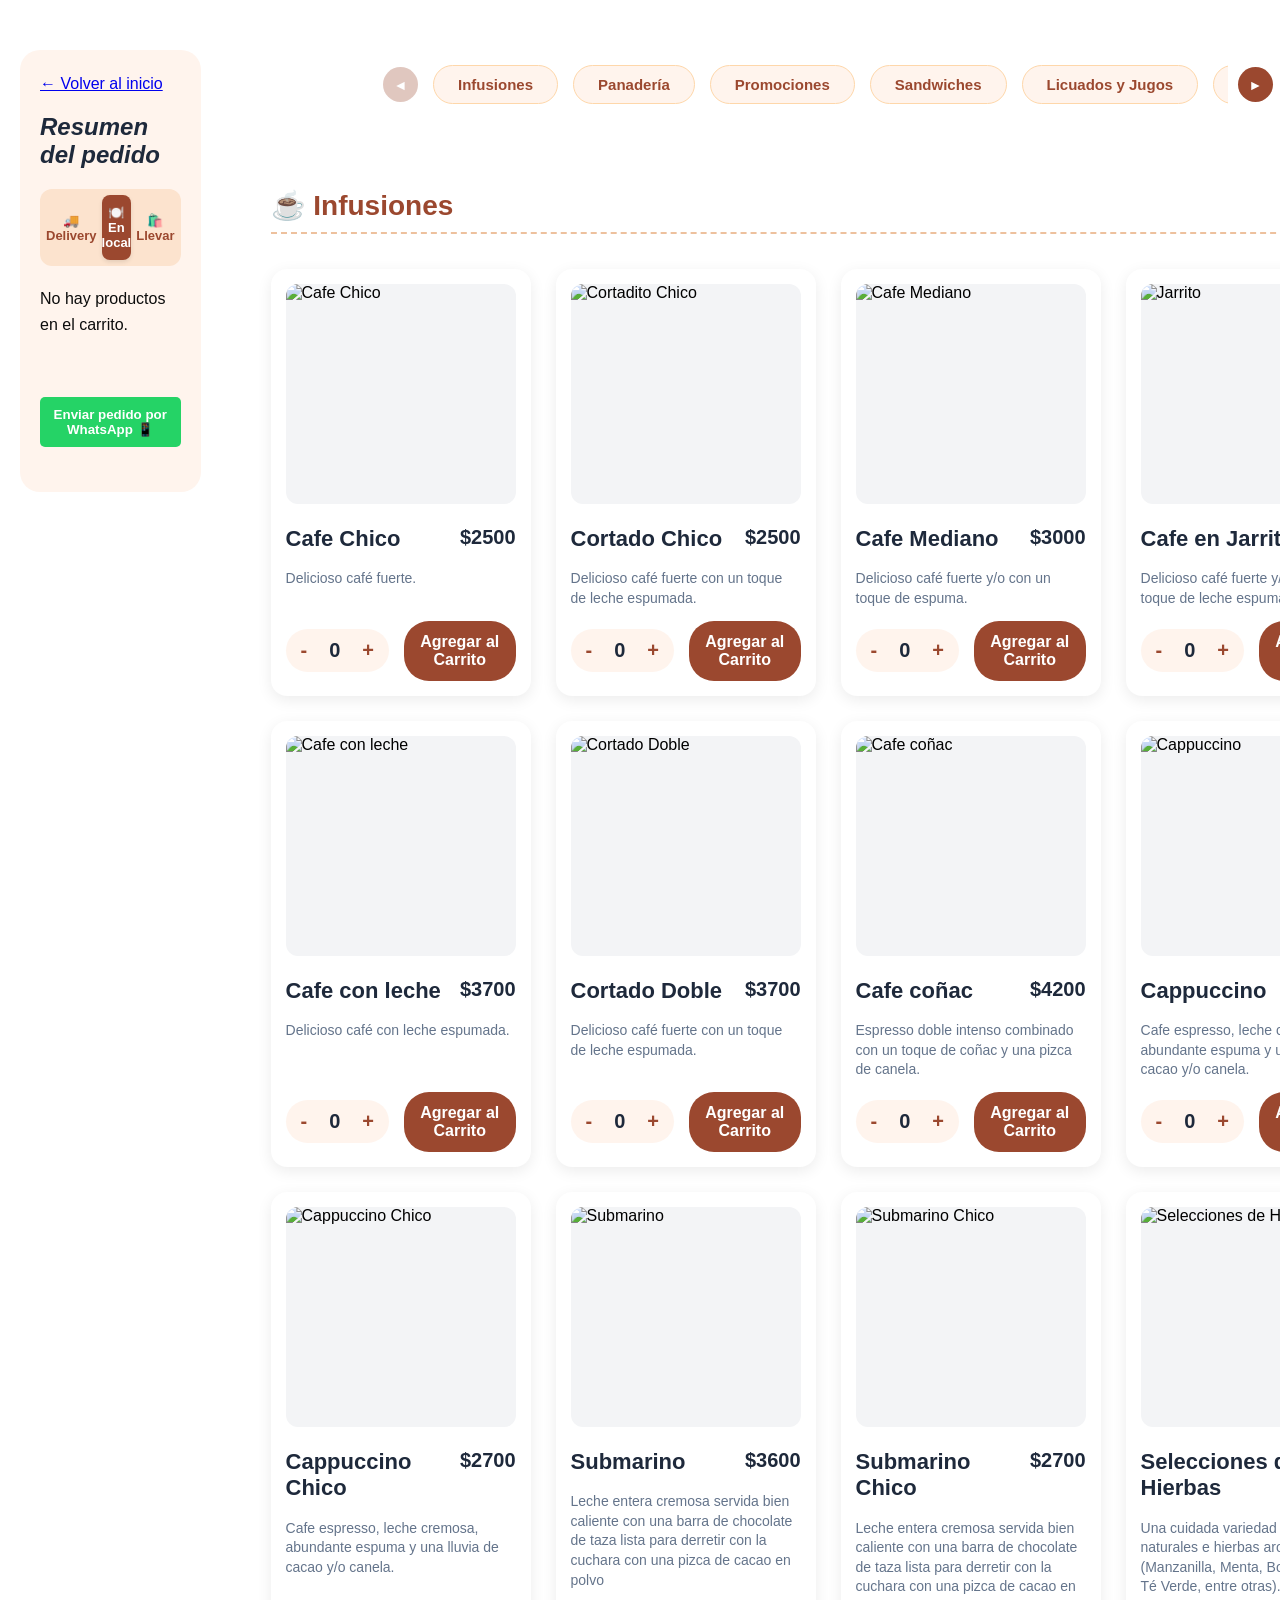
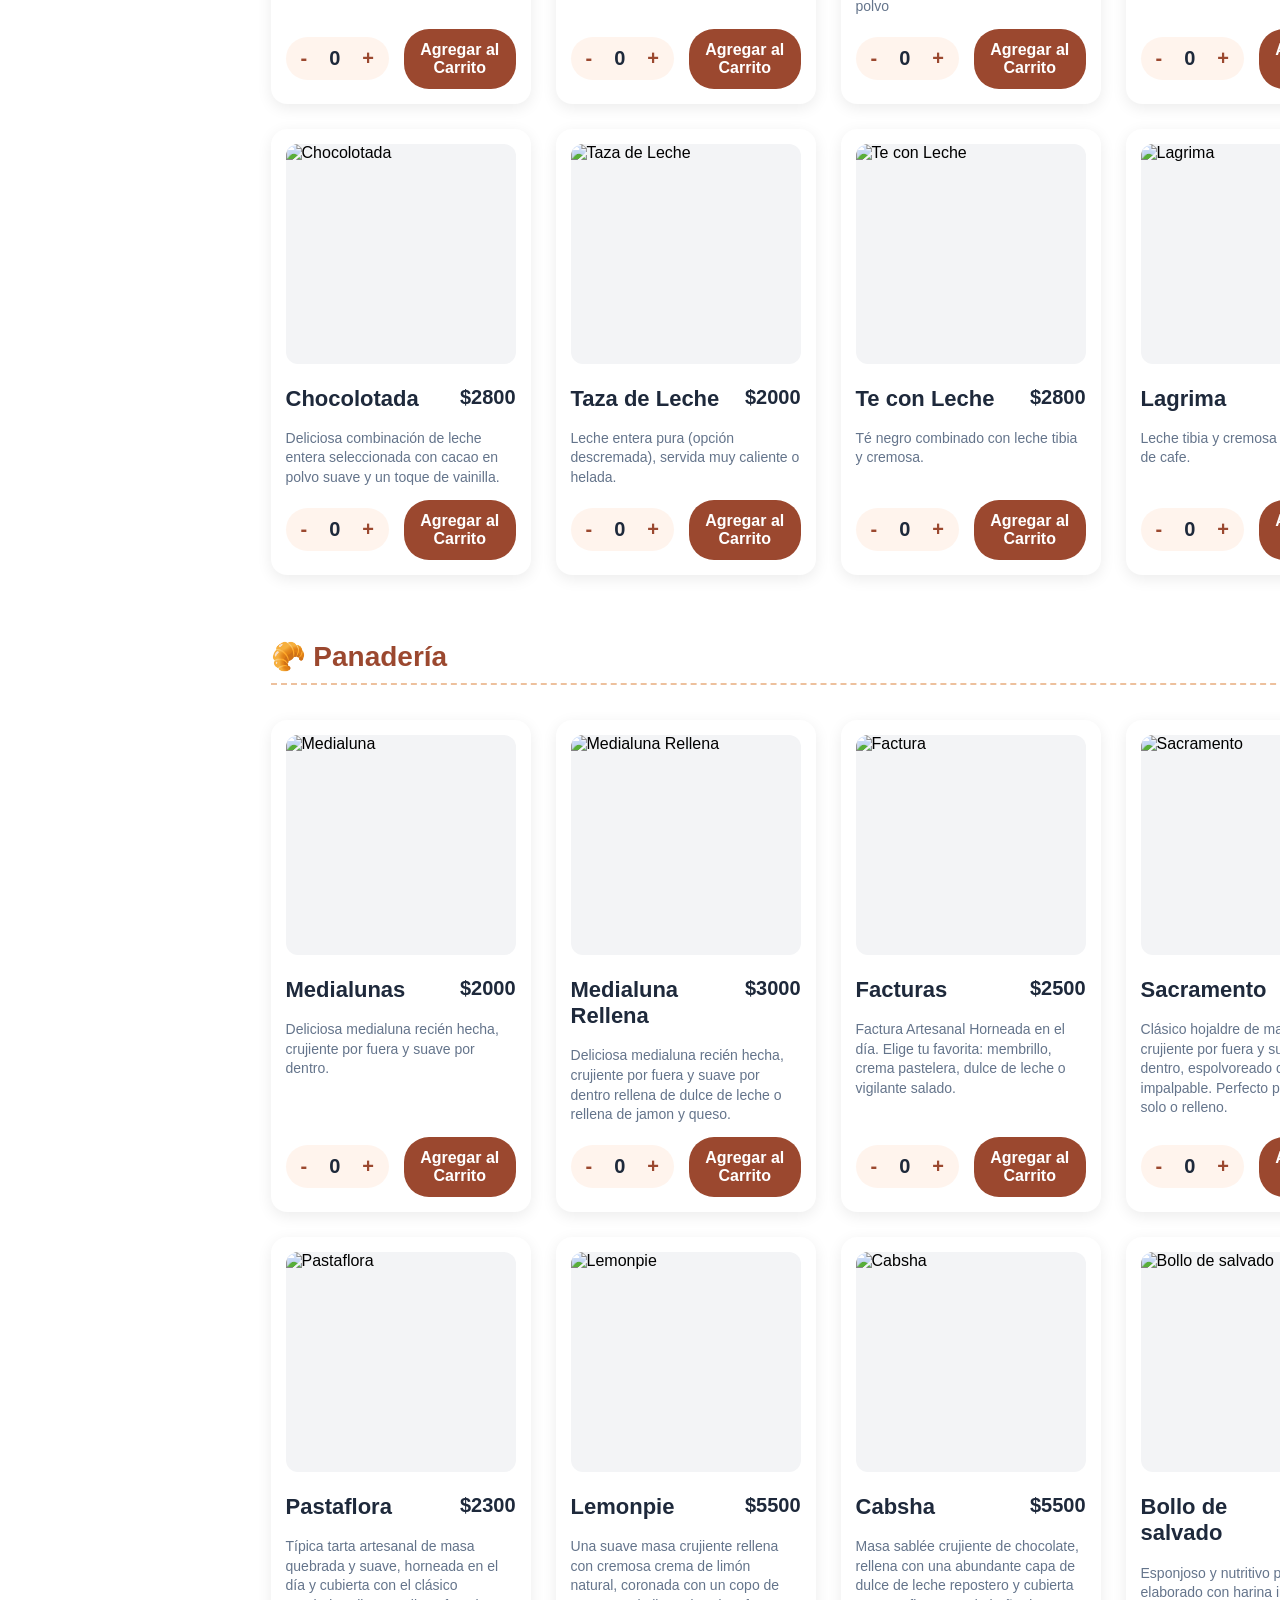
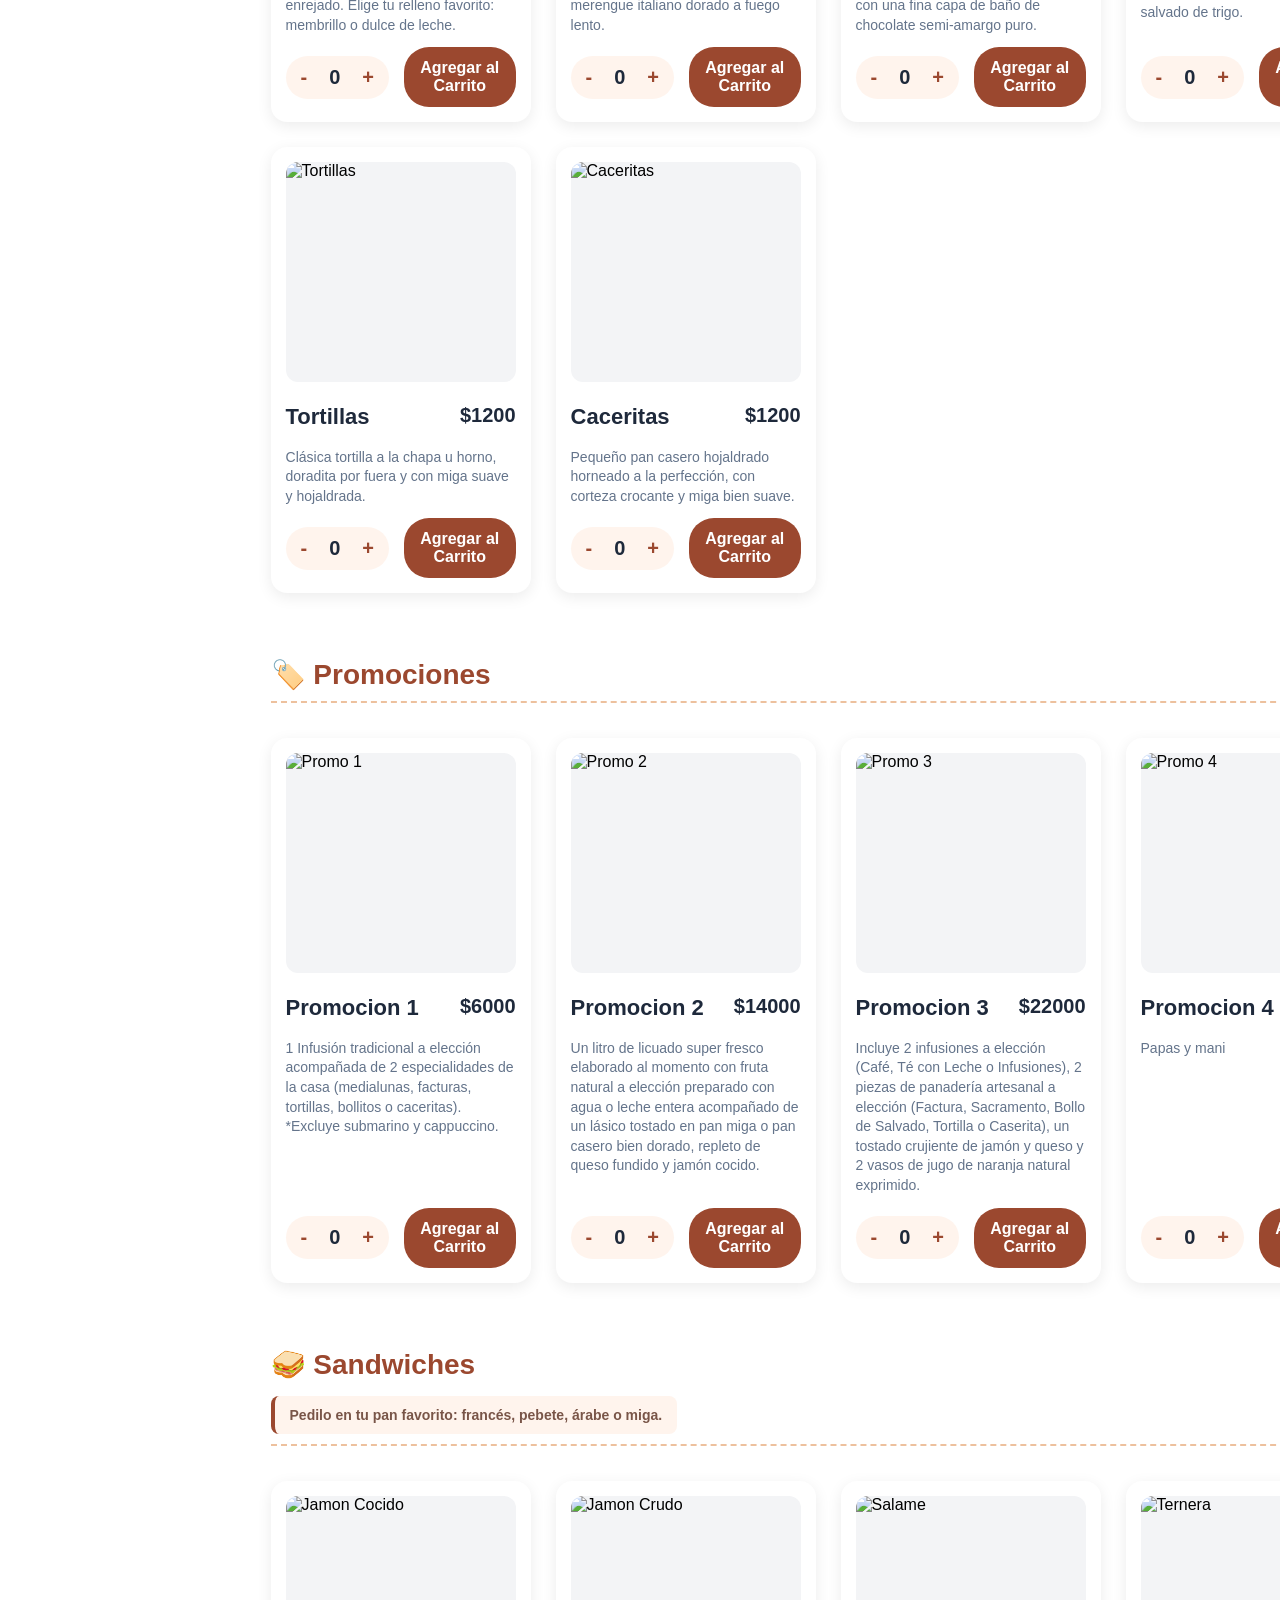
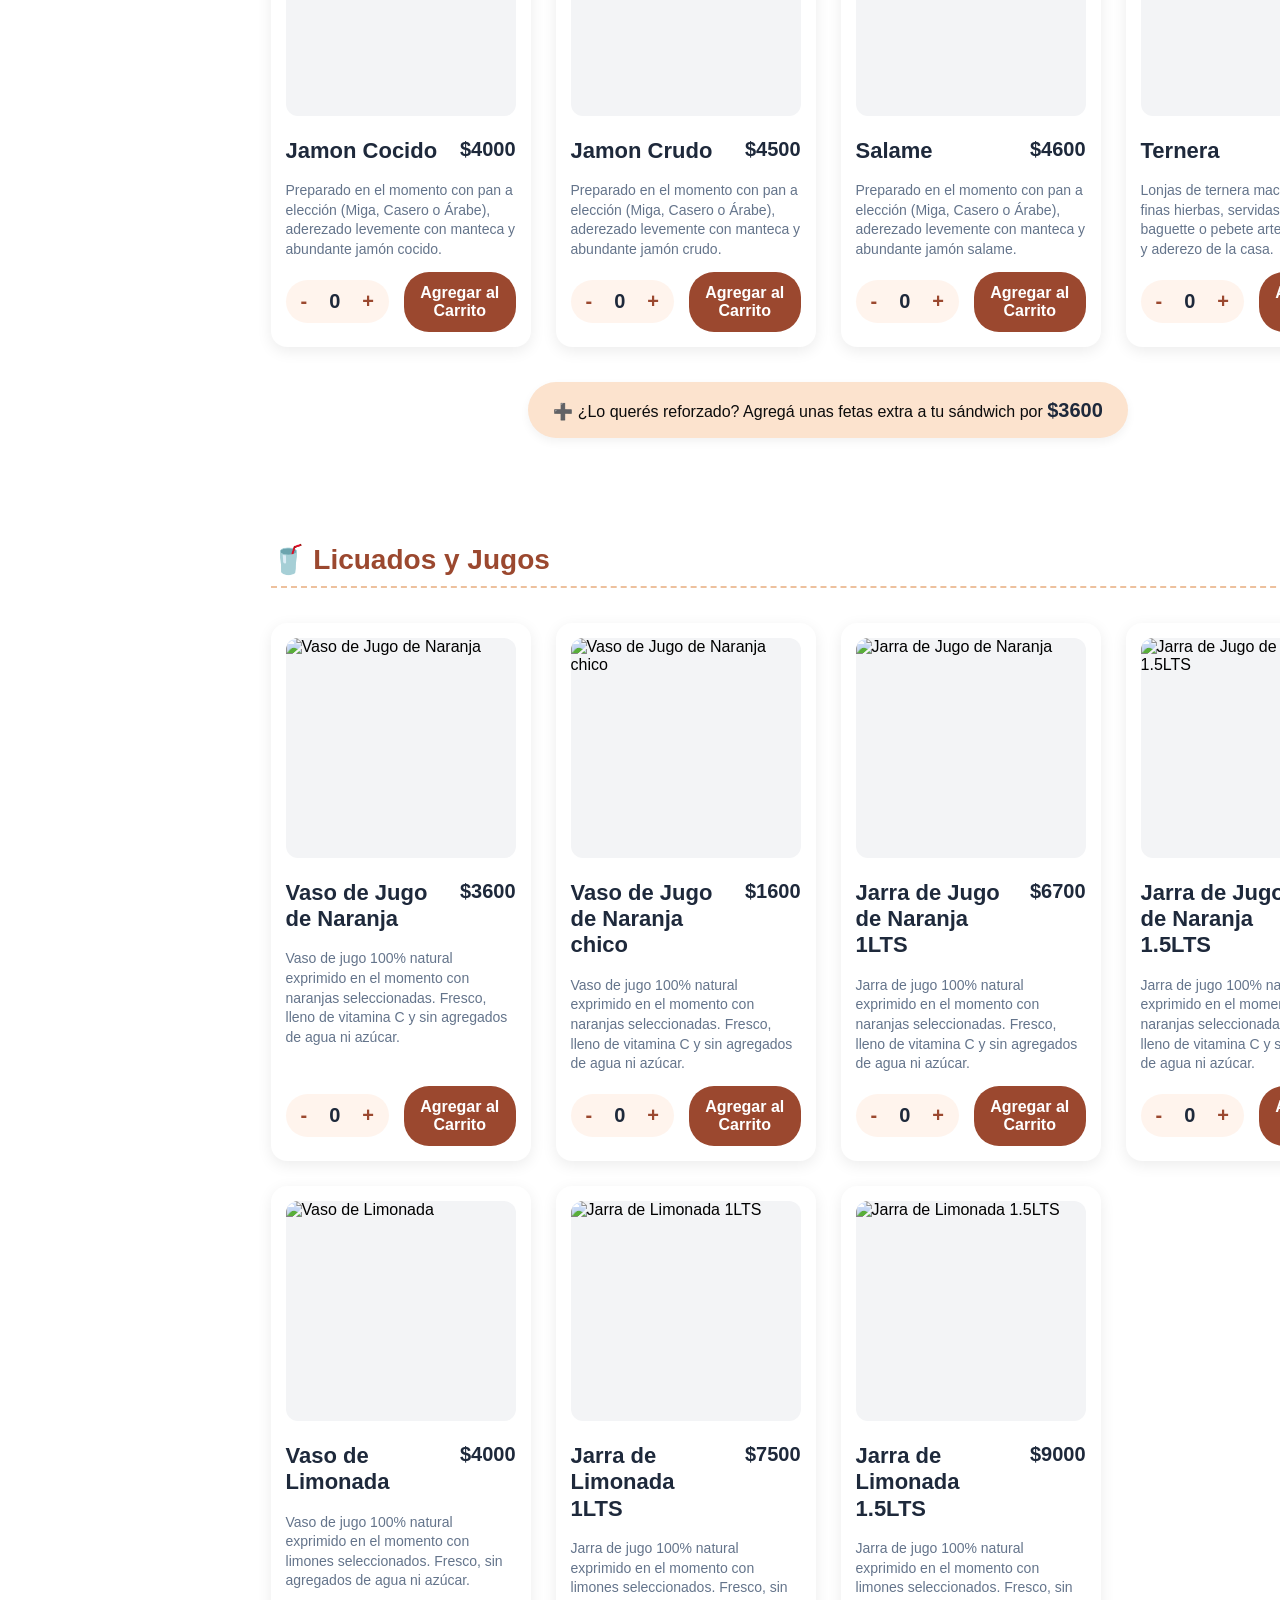
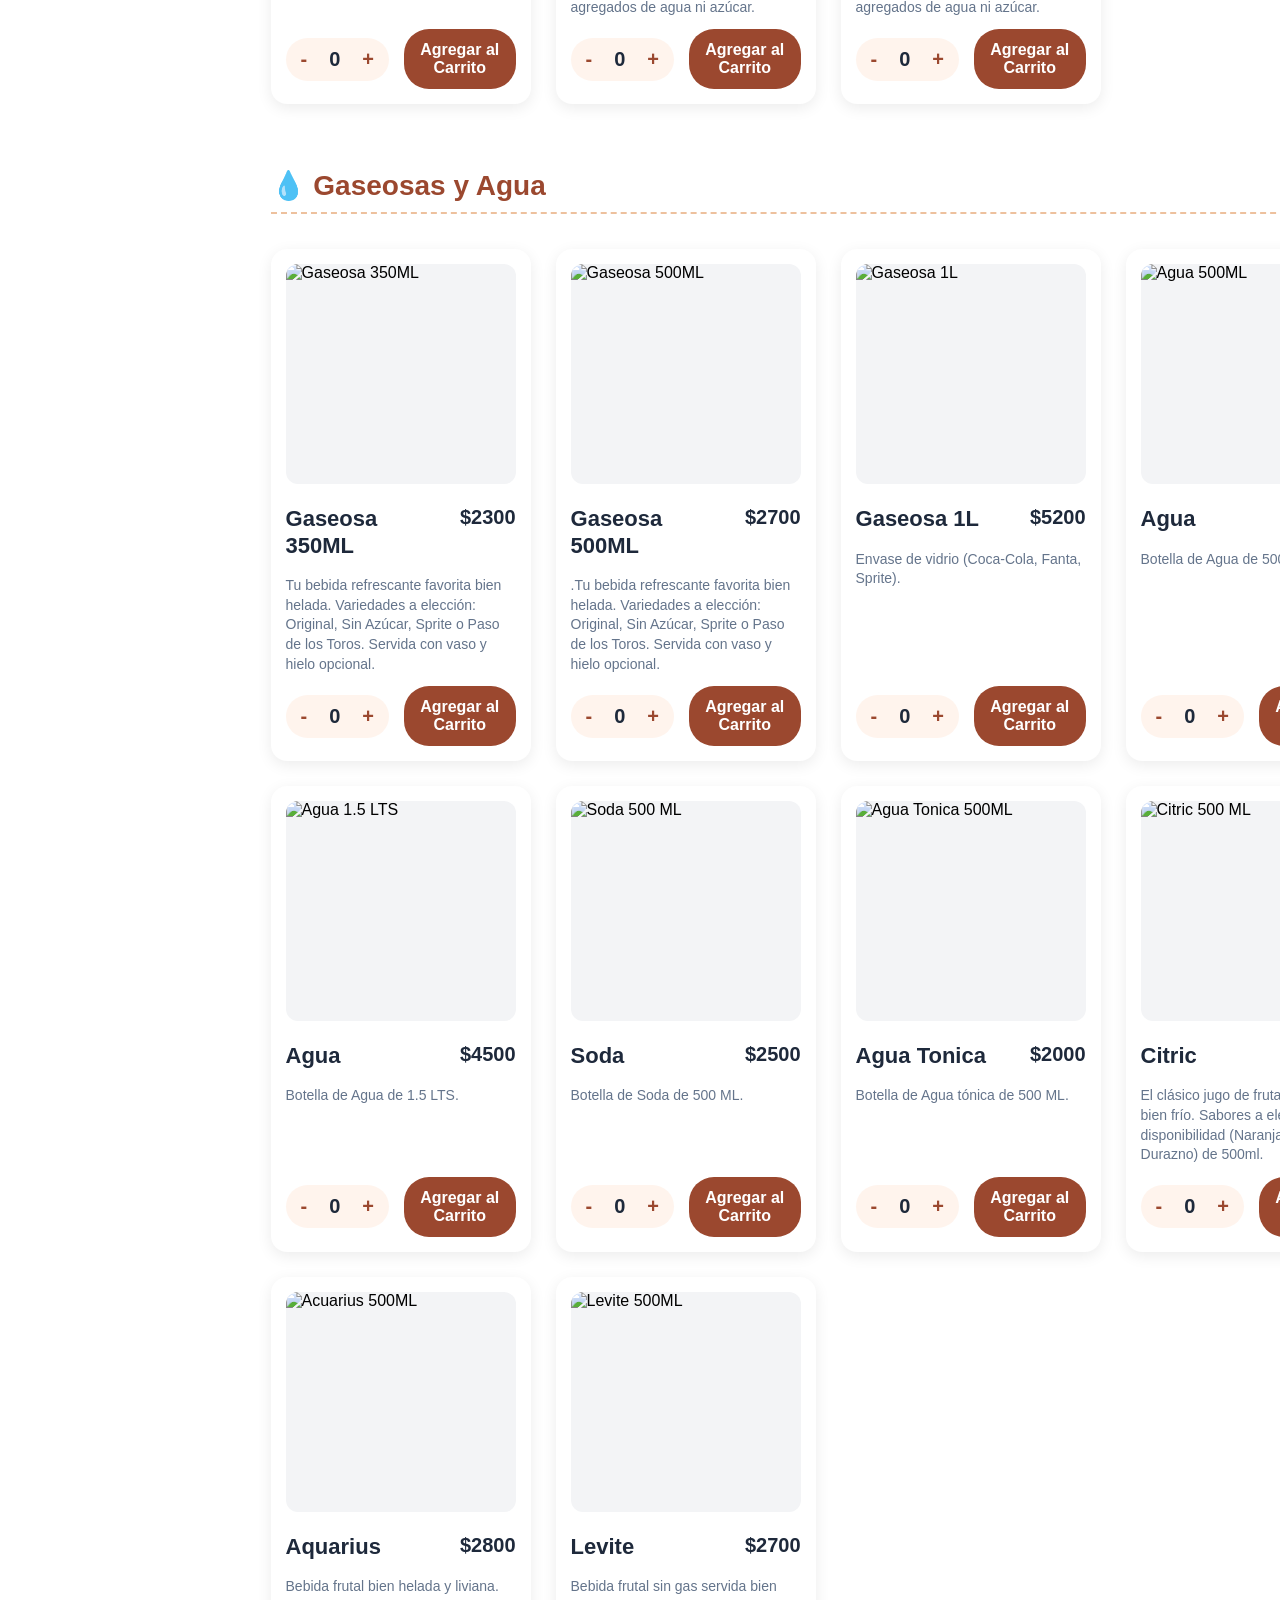
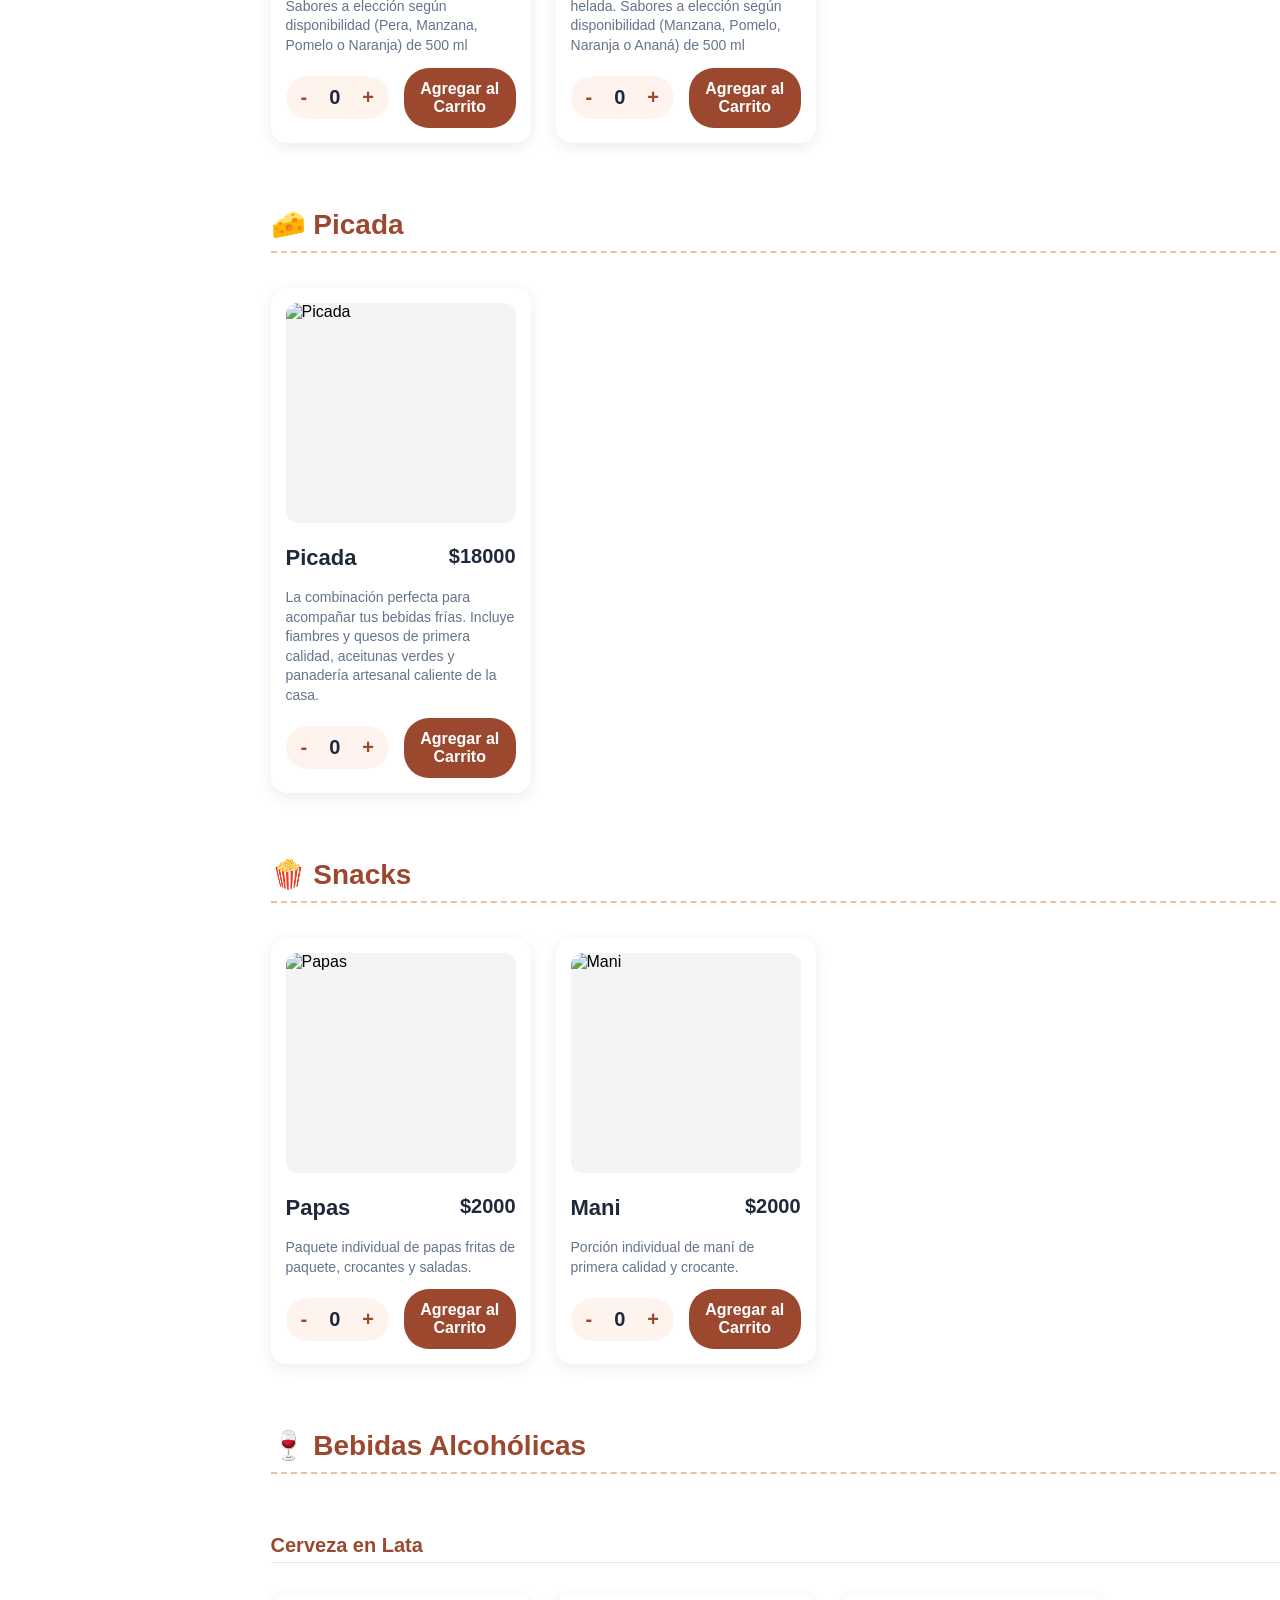
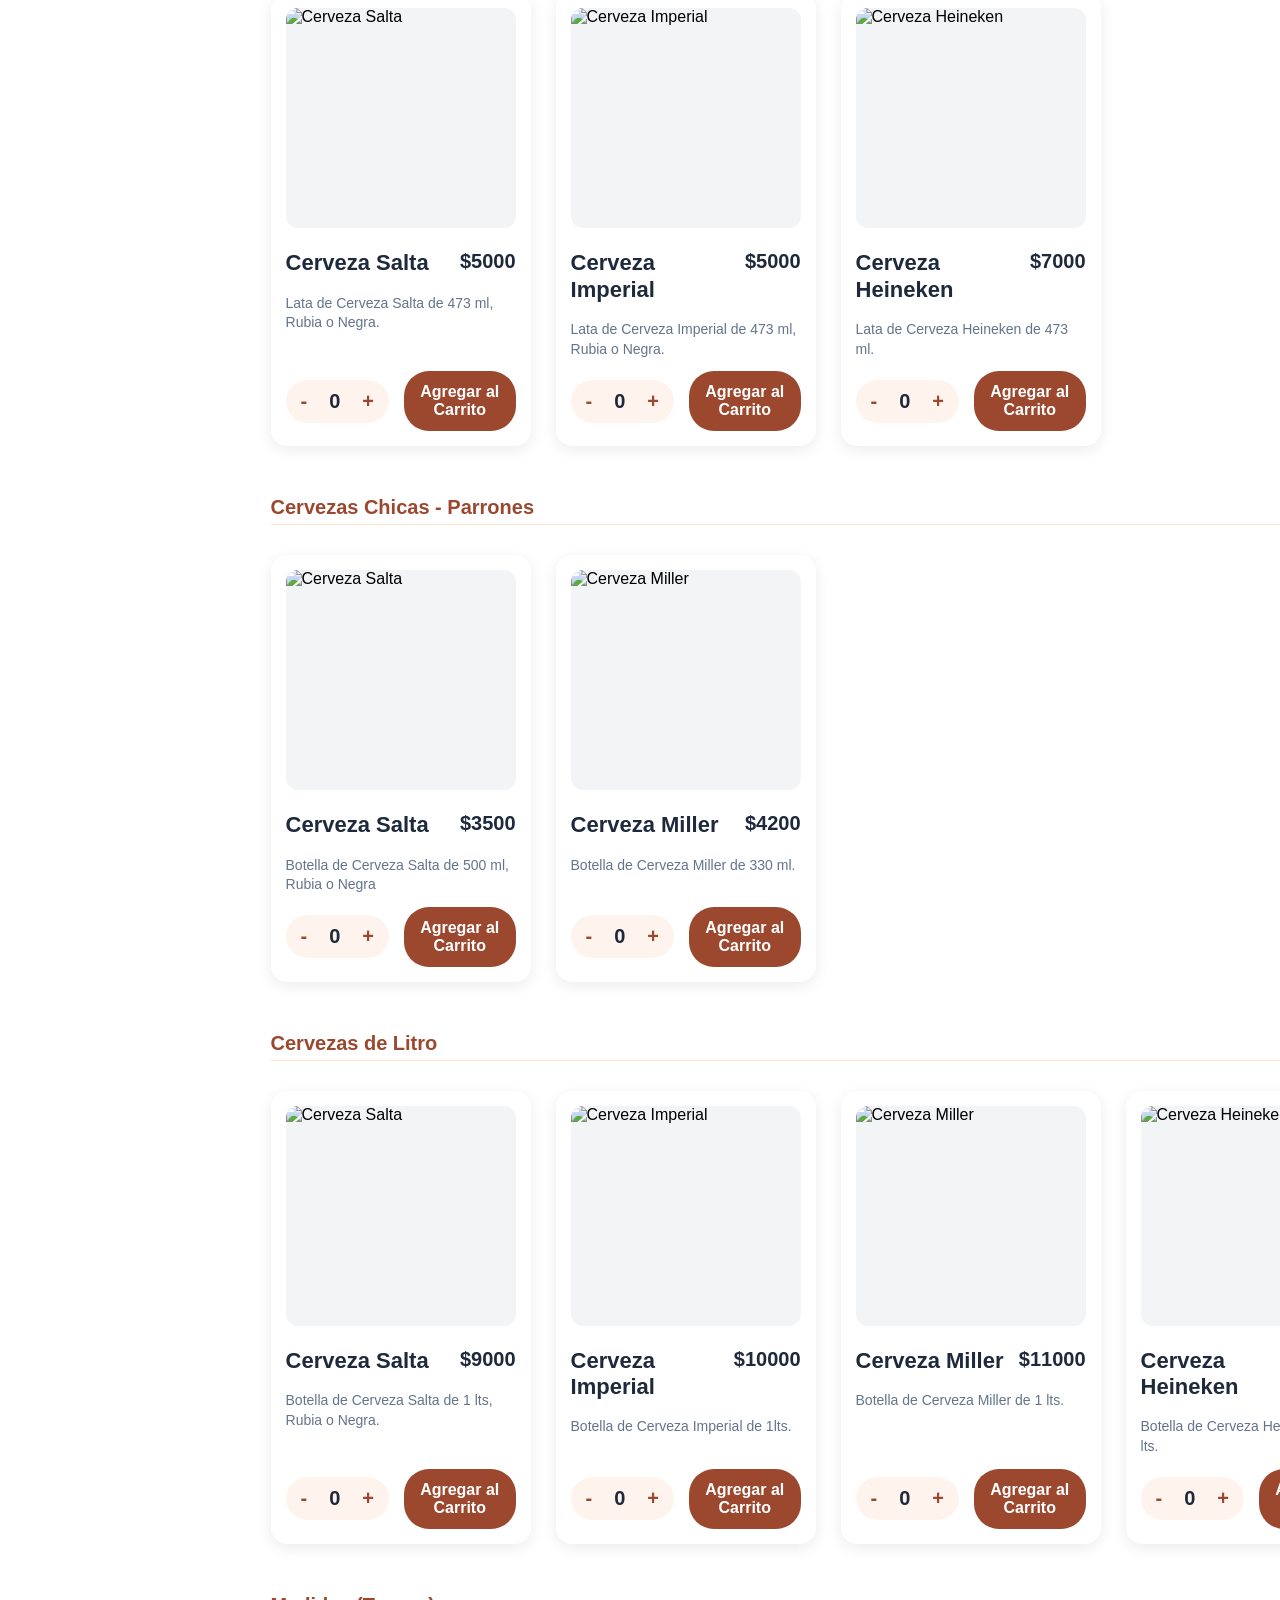
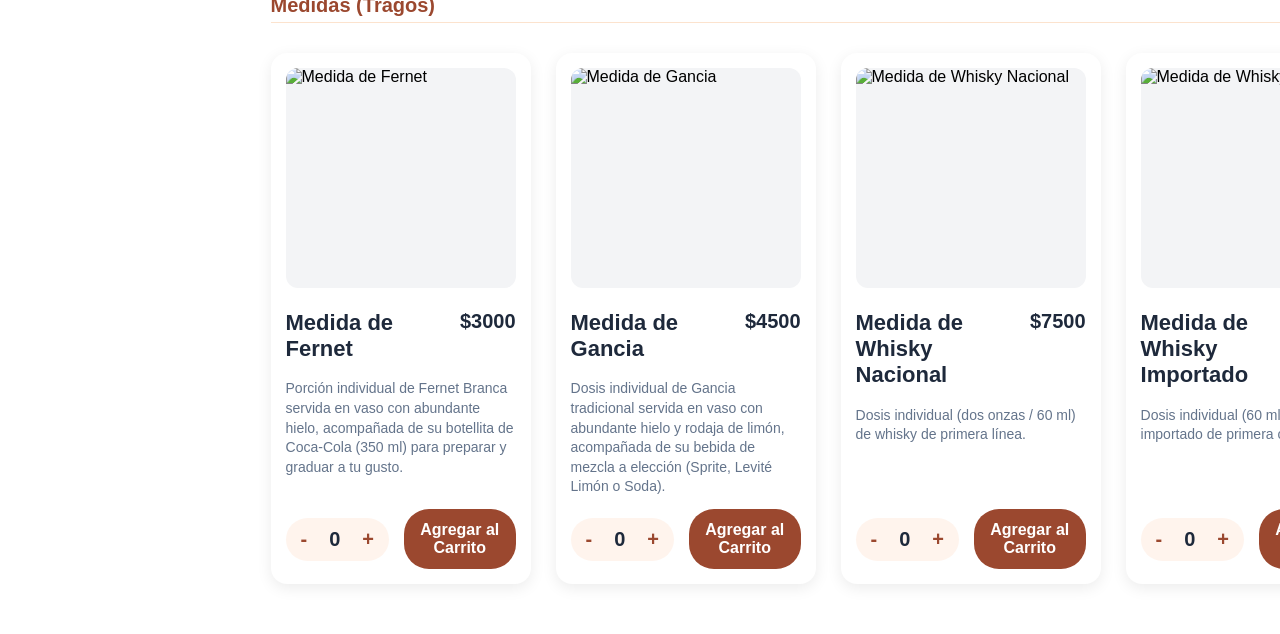
==== carrito.html @ 15e87be9 "Add files via upload" ====
<!DOCTYPE html>
<html lang="es">

<head>
    <meta charset="UTF-8">
    <meta name="viewport" content="width=device-width, initial-scale=1.0">
    <title>Carta - Cafeteria Notables</title>
    <!-- Vinculamos el CSS -->
    <link rel="stylesheet" href="style.css">
</head>

<body>
    <div class="contenedor-principal2">
        <aside class="resumen-carrito">
            <a href="index.html" class="btn-volver">← Volver al inicio</a>
            <h2 class="titulo-resumen">Resumen del pedido</h2>

            <div class="opciones-entrega">
                <button class="btn-entrega">🚚 Delivery</button>
                <button class="btn-entrega activo">🍽️ En local</button>
                <button class="btn-entrega">🛍️ Llevar</button>
            </div>
            <div class="lista-productos-resumen" id="lista-productos-resumen">
                <p class="carrito-vacio">No hay productos en el carrito.</p>
            </div>

            <!-- ============================================== -->
            <!-- NUEVO: CAMPO DE DIRECCIÓN (Oculto por defecto) -->
            <!-- ============================================== -->
            <div id="contenedor-direccion" style="display: none; margin-top: 15px;">
                <input type="text" id="input-direccion" placeholder="Ingresa tu calle y número..."
                    style="width: 100%; padding: 12px; border-radius: 8px; border: 1px solid #edc19e; font-family: inherit; font-size: 14px; background-color: #fff;">
            </div>
            <!-- ============================================== -->

            <!-- BOTÓN WHATSAPP VERDE -->
            <div style="margin: 20px 0;">
                <button id="btn-whatsapp" class="btn-whatsapp"
                    style="background-color: #25d366; color: white; padding: 10px; width: 100%; border: none; border-radius: 5px; cursor: pointer; font-weight: bold;">
                    Enviar pedido por WhatsApp 📱
                </button>
            </div>

            <div class="totales-resumen" id="seccion-totales">
                <div class="linea-total gran-total">
                    <span>Total</span>
                    <span id="total-txt">$0.00</span>
                </div>
            </div>
        </aside>

        <!-- LADO DERECHO: Catálogo principal de productos -->
        <main class="contenido-central">
            <!-- CONTENEDOR DEL MINI MENÚ CON FLECHAS -->
            <div class="contenedor-carrusel">
                <!-- Flecha Izquierda -->
                <button class="flecha-scroll" id="flecha-izq">◄</button>
                <!-- El menú deslizable -->
                <nav class="menu-categorias" id="menu-categorias">
                    <a href="#infusiones" class="btn-categoria">Infusiones</a>
                    <a href="#panaderia" class="btn-categoria">Panadería</a>
                    <a href="#promociones" class="btn-categoria">Promociones</a>
                    <a href="#sandwiches" class="btn-categoria">Sandwiches</a>
                    <a href="#licuados" class="btn-categoria">Licuados y Jugos</a>
                    <a href="#gaseosas" class="btn-categoria">Gaseosas/Agua</a>
                    <a href="#picada" class="btn-categoria">Picada</a>
                    <a href="#snacks" class="btn-categoria">Snacks</a>
                    <a href="#alcohol" class="btn-categoria">Bebidas Alcohólicas</a>
                </nav>
                <!-- Flecha Derecha -->
                <button class="flecha-scroll" id="flecha-der">►</button>
            </div>

            <!-- 2. MATRIZ DE PRODUCTOS (Grid) -->
            <div class="catalogo-tarjetas">

                <!-- CATEGORÍA 1: INFUSIONES -->
                <div class="separador-categoria" id="infusiones">
                    <h2>☕ Infusiones</h2>
                </div>

                <!-- Cafe Chico -->
                <div class="tarjeta" id="infusiones">
                    <img src="C:\Users\pablo\OneDrive\Desktop\Proyecto\Proyecto\Cosas\cafe-chico.webp" alt="Cafe Chico"
                        class="img-producto">
                    <div class="titulo-precio">
                        <h3>Cafe Chico</h3>
                        <span class="precio-tarjetas">$2500</span>
                    </div>
                    <p class="descripcion-producto">Delicioso café fuerte.</p>
                    <div class="acciones-carrito">
                        <div class="contador-item">
                            <span class="btn-restar">-</span>
                            <span class="cantidad">0</span>
                            <span class="btn-sumar">+</span>
                        </div>
                        <button class="btn-agregar">Agregar al Carrito</button>
                    </div>
                </div>

                <!-- Cortadito -->
                <div class="tarjeta">
                    <img src="C:\Users\pablo\OneDrive\Desktop\Proyecto\Proyecto\Cosas\cortadito.webp"
                        alt="Cortadito Chico" class="img-producto">
                    <div class="titulo-precio">
                        <h3>Cortado Chico </h3>
                        <span class="precio-tarjetas">$2500</span>
                    </div>
                    <p class="descripcion-producto">Delicioso café fuerte con un toque de leche espumada.</p>
                    <div class="acciones-carrito">
                        <div class="contador-item">
                            <span class="btn-restar">-</span>
                            <span class="cantidad">0</span>
                            <span class="btn-sumar">+</span>
                        </div>
                        <button class="btn-agregar">Agregar al Carrito</button>
                    </div>
                </div>

                <!-- Cafe Mediano-->
                <div class="tarjeta">
                    <img src="C:\Users\pablo\OneDrive\Desktop\Proyecto\Proyecto\Cosas\cafe-mediano.webp"
                        alt="Cafe Mediano" class="img-producto">
                    <div class="titulo-precio">
                        <h3>Cafe Mediano</h3>
                        <span class="precio-tarjetas">$3000</span>
                    </div>
                    <p class="descripcion-producto">Delicioso café fuerte y/o con un toque de espuma.</p>
                    <div class="acciones-carrito">
                        <div class="contador-item">
                            <span class="btn-restar">-</span>
                            <span class="cantidad">0</span>
                            <span class="btn-sumar">+</span>
                        </div>
                        <button class="btn-agregar">Agregar al Carrito</button>
                    </div>
                </div>

                <!-- Jarrito -->
                <div class="tarjeta">
                    <img src="C:\Users\pablo\OneDrive\Desktop\Proyecto\Proyecto\Cosas\jarrito.webp" alt="Jarrito"
                        class="img-producto">
                    <div class="titulo-precio">
                        <h3>Cafe en Jarrito</h3>
                        <span class="precio-tarjetas">$3000</span>
                    </div>
                    <p class="descripcion-producto">Delicioso café fuerte y/o con un toque de leche espumada.</p>
                    <div class="acciones-carrito">
                        <div class="contador-item">
                            <span class="btn-restar">-</span>
                            <span class="cantidad">0</span>
                            <span class="btn-sumar">+</span>
                        </div>
                        <button class="btn-agregar">Agregar al Carrito</button>
                    </div>
                </div>

                <!-- Cafe con Leche-->
                <div class="tarjeta">
                    <img src="C:\Users\pablo\OneDrive\Desktop\Proyecto\Proyecto\Cosas\cafe-leche.webp"
                        alt="Cafe con leche" class="img-producto">
                    <div class="titulo-precio">
                        <h3>Cafe con leche</h3>
                        <span class="precio-tarjetas">$3700</span>
                    </div>
                    <p class="descripcion-producto">Delicioso café con leche espumada.</p>
                    <div class="acciones-carrito">
                        <div class="contador-item">
                            <span class="btn-restar">-</span>
                            <span class="cantidad">0</span>
                            <span class="btn-sumar">+</span>
                        </div>
                        <button class="btn-agregar">Agregar al Carrito</button>
                    </div>
                </div>

                <!-- Cortado Doble-->
                <div class="tarjeta">
                    <img src="C:\Users\pablo\OneDrive\Desktop\Proyecto\Proyecto\Cosas\cortado-doble.webp"
                        alt="Cortado Doble" class="img-producto">
                    <div class="titulo-precio">
                        <h3>Cortado Doble</h3>
                        <span class="precio-tarjetas">$3700</span>
                    </div>
                    <p class="descripcion-producto">Delicioso café fuerte con un toque de leche espumada.</p>
                    <div class="acciones-carrito">
                        <div class="contador-item">
                            <span class="btn-restar">-</span>
                            <span class="cantidad">0</span>
                            <span class="btn-sumar">+</span>
                        </div>
                        <button class="btn-agregar">Agregar al Carrito</button>
                    </div>
                </div>

                <!-- Cafe Coniac -->
                <div class="tarjeta">
                    <img src="C:\Users\pablo\OneDrive\Desktop\Proyecto\Proyecto\Cosas\Cafe-coñac.webp" alt="Cafe coñac"
                        class="img-producto">
                    <div class="titulo-precio">
                        <h3>Cafe coñac</h3>
                        <span class="precio-tarjetas">$4200</span>
                    </div>
                    <p class="descripcion-producto"> Espresso doble intenso combinado con un toque de coñac y una
                        pizca de canela. </p>
                    <div class="acciones-carrito">
                        <div class="contador-item">
                            <span class="btn-restar">-</span>
                            <span class="cantidad">0</span>
                            <span class="btn-sumar">+</span>
                        </div>
                        <button class="btn-agregar">Agregar al Carrito</button>
                    </div>
                </div>

                <!-- Cappcucino-->
                <div class="tarjeta">
                    <img src="C:\Users\pablo\OneDrive\Desktop\Proyecto\Proyecto\Cosas\cappuccino.webp" alt="Cappuccino"
                        class="img-producto">
                    <div class="titulo-precio">
                        <h3>Cappuccino</h3>
                        <span class="precio-tarjetas">$3600</span>
                    </div>
                    <p class="descripcion-producto"> Cafe espresso, leche cremosa, abundante espuma y una lluvia de
                        cacao
                        y/o canela.
                    </p>
                    <div class="acciones-carrito">
                        <div class="contador-item">
                            <span class="btn-restar">-</span>
                            <span class="cantidad">0</span>
                            <span class="btn-sumar">+</span>
                        </div>
                        <button class="btn-agregar">Agregar al Carrito</button>
                    </div>
                </div>

                <!-- Cappuccino Chico-->
                <div class="tarjeta">
                    <img src="C:\Users\pablo\OneDrive\Desktop\Proyecto\Proyecto\Cosas\cappuccino-chico.webp"
                        alt="Cappuccino Chico" class="img-producto">
                    <div class="titulo-precio">
                        <h3>Cappuccino Chico</h3>
                        <span class="precio-tarjetas">$2700</span>
                    </div>
                    <p class="descripcion-producto">Cafe espresso, leche cremosa, abundante espuma y una lluvia de cacao
                        y/o
                        canela.</p>
                    <div class="acciones-carrito">
                        <div class="contador-item">
                            <span class="btn-restar">-</span>
                            <span class="cantidad">0</span>
                            <span class="btn-sumar">+</span>
                        </div>
                        <button class="btn-agregar">Agregar al Carrito</button>
                    </div>
                </div>

                <!-- Submarino -->
                <div class="tarjeta">
                    <img src="C:\Users\pablo\OneDrive\Desktop\Proyecto\Proyecto\Cosas\submarino.webp" alt="Submarino"
                        class="img-producto">
                    <div class="titulo-precio">
                        <h3>Submarino</h3>
                        <span class="precio-tarjetas">$3600</span>
                    </div>
                    <p class="descripcion-producto">Leche entera cremosa servida bien caliente con una barra de
                        chocolate de taza lista para derretir con la cuchara con una pizca de cacao en polvo</p>
                    <div class="acciones-carrito">
                        <div class="contador-item">
                            <span class="btn-restar">-</span>
                            <span class="cantidad">0</span>
                            <span class="btn-sumar">+</span>
                        </div>
                        <button class="btn-agregar">Agregar al Carrito</button>
                    </div>
                </div>

                <!-- Submarino Chico-->
                <div class="tarjeta">
                    <img src="C:\Users\pablo\OneDrive\Desktop\Proyecto\Proyecto\Cosas\submarino-chico.webp"
                        alt="Submarino Chico" class="img-producto">
                    <div class="titulo-precio">
                        <h3>Submarino Chico</h3>
                        <span class="precio-tarjetas">$2700</span>
                    </div>
                    <p class="descripcion-producto">Leche entera cremosa servida bien caliente con una barra de
                        chocolate de taza lista para derretir con la cuchara con una pizca de cacao en polvo</p>
                    <div class="acciones-carrito">
                        <div class="contador-item">
                            <span class="btn-restar">-</span>
                            <span class="cantidad">0</span>
                            <span class="btn-sumar">+</span>
                        </div>
                        <button class="btn-agregar">Agregar al Carrito</button>
                    </div>
                </div>

                <!-- Mate o Te-->
                <div class="tarjeta">
                    <img src="C:\Users\pablo\OneDrive\Desktop\Proyecto\Proyecto\Cosas\hierbas.webp"
                        alt="Selecciones de Hierbas" class="img-producto">
                    <div class="titulo-precio">
                        <h3>Selecciones de Hierbas</h3>
                        <span class="precio-tarjetas">$2000</span>
                    </div>
                    <p class="descripcion-producto">Una cuidada variedad de hebras naturales e hierbas aromáticas
                        (Manzanilla, Menta, Boldo, Cedrón o Té Verde, entre otras).</p>
                    <div class="acciones-carrito">
                        <div class="contador-item">
                            <span class="btn-restar">-</span>
                            <span class="cantidad">0</span>
                            <span class="btn-sumar">+</span>
                        </div>
                        <button class="btn-agregar">Agregar al Carrito</button>
                    </div>
                </div>

                <!-- Chocolotada -->
                <div class="tarjeta">
                    <img src="C:\Users\pablo\OneDrive\Desktop\Proyecto\Proyecto\Cosas\chocolotada.webp" alt="Chocolotada"
                        class="img-producto">
                    <div class="titulo-precio">
                        <h3>Chocolotada</h3>
                        <span class="precio-tarjetas">$2800</span>
                    </div>
                    <p class="descripcion-producto">Deliciosa combinación de leche entera seleccionada con cacao en
                        polvo suave y un toque de vainilla.</p>
                    <div class="acciones-carrito">
                        <div class="contador-item">
                            <span class="btn-restar">-</span>
                            <span class="cantidad">0</span>
                            <span class="btn-sumar">+</span>
                        </div>
                        <button class="btn-agregar">Agregar al Carrito</button>
                    </div>
                </div>

                <!-- Taza de Leche -->
                <div class="tarjeta">
                    <img src="C:\Users\pablo\OneDrive\Desktop\Proyecto\Proyecto\Cosas\taza-leche.webp"
                        alt="Taza de Leche" class="img-producto">
                    <div class="titulo-precio">
                        <h3>Taza de Leche</h3>
                        <span class="precio-tarjetas">$2000</span>
                    </div>
                    <p class="descripcion-producto">Leche entera pura (opción descremada), servida muy caliente o
                        helada.</p>
                    <div class="acciones-carrito">
                        <div class="contador-item">
                            <span class="btn-restar">-</span>
                            <span class="cantidad">0</span>
                            <span class="btn-sumar">+</span>
                        </div>
                        <button class="btn-agregar">Agregar al Carrito</button>
                    </div>
                </div>

                <!-- Te con Leche -->
                <div class="tarjeta">
                    <img src="C:\Users\pablo\OneDrive\Desktop\Proyecto\Proyecto\Cosas\te-leche.webp" alt="Te con Leche"
                        class="img-producto">
                    <div class="titulo-precio">
                        <h3>Te con Leche</h3>
                        <span class="precio-tarjetas">$2800</span>
                    </div>
                    <p class="descripcion-producto">Té negro combinado con leche tibia y cremosa.</p>
                    <div class="acciones-carrito">
                        <div class="contador-item">
                            <span class="btn-restar">-</span>
                            <span class="cantidad">0</span>
                            <span class="btn-sumar">+</span>
                        </div>
                        <button class="btn-agregar">Agregar al Carrito</button>
                    </div>
                </div>

                <!-- Lagrima -->
                <div class="tarjeta">
                    <img src="C:\Users\pablo\OneDrive\Desktop\Proyecto\Proyecto\Cosas\lagrima.webp" alt="Lagrima"
                        class="img-producto">
                    <div class="titulo-precio">
                        <h3>Lagrima</h3>
                        <span class="precio-tarjetas">$3400</span>
                    </div>
                    <p class="descripcion-producto">Leche tibia y cremosa con uma gota de cafe.</p>
                    <div class="acciones-carrito">
                        <div class="contador-item">
                            <span class="btn-restar">-</span>
                            <span class="cantidad">0</span>
                            <span class="btn-sumar">+</span>
                        </div>
                        <button class="btn-agregar">Agregar al Carrito</button>
                    </div>
                </div>

                <!-- CATEGORÍA 2: PANADERIA -->
                <div class="separador-categoria" id="panaderia">
                    <h2>🥐 Panadería</h2>
                </div>

                <!--Medialunas -->
                <div class="tarjeta" id="panaderia">
                    <img src="C:\Users\pablo\OneDrive\Desktop\Proyecto\Proyecto\Cosas\medialuna.webp" alt="Medialuna"
                        class="img-producto">
                    <div class="titulo-precio">
                        <h3>Medialunas</h3>
                        <span class="precio-tarjetas">$2000</span>
                    </div>
                    <p class="descripcion-producto">Deliciosa medialuna recién hecha, crujiente por fuera y suave por
                        dentro.</p>
                    <div class="acciones-carrito">
                        <div class="contador-item">
                            <span class="btn-restar">-</span>
                            <span class="cantidad">0</span>
                            <span class="btn-sumar">+</span>
                        </div>
                        <button class="btn-agregar">Agregar al Carrito</button>
                    </div>
                </div>

                <!-- Medialunas Rellenas-->
                <div class="tarjeta">
                    <img src="C:\Users\pablo\OneDrive\Desktop\Proyecto\Proyecto\Cosas\medialuna-rellena.webp"
                        alt="Medialuna Rellena" class="img-producto">
                    <div class="titulo-precio">
                        <h3>Medialuna Rellena</h3>
                        <span class="precio-tarjetas">$3000</span>
                    </div>
                    <p class="descripcion-producto">Deliciosa medialuna recién hecha, crujiente por fuera y suave por
                        dentro rellena de dulce de leche o rellena de jamon y queso.</p>
                    <div class="acciones-carrito">
                        <div class="contador-item">
                            <span class="btn-restar">-</span>
                            <span class="cantidad">0</span>
                            <span class="btn-sumar">+</span>
                        </div>
                        <button class="btn-agregar">Agregar al Carrito</button>
                    </div>
                </div>

                <!-- Facturas -->
                <div class="tarjeta">
                    <img src="C:\Users\pablo\OneDrive\Desktop\Proyecto\Proyecto\Cosas\factura.webp" alt="Factura"
                        class="img-producto">
                    <div class="titulo-precio">
                        <h3>Facturas</h3>
                        <span class="precio-tarjetas">$2500</span>
                    </div>
                    <p class="descripcion-producto">Factura Artesanal
                        Horneada en el día. Elige tu favorita: membrillo, crema
                        pastelera, dulce de leche o vigilante salado.</p>
                    <div class="acciones-carrito">
                        <div class="contador-item">
                            <span class="btn-restar">-</span>
                            <span class="cantidad">0</span>
                            <span class="btn-sumar">+</span>
                        </div>
                        <button class="btn-agregar">Agregar al Carrito</button>
                    </div>
                </div>

                <!-- Sacramento -->
                <div class="tarjeta">
                    <img src="C:\Users\pablo\OneDrive\Desktop\Proyecto\Proyecto\Cosas\sacramento.webp" alt="Sacramento"
                        class="img-producto">
                    <div class="titulo-precio">
                        <h3>Sacramento</h3>
                        <span class="precio-tarjetas">$3000</span>
                    </div>
                    <p class="descripcion-producto">Clásico hojaldre de manteca, crujiente por fuera y suave por dentro,
                        espolvoreado con azúcar impalpable. Perfecto para disfrutar solo o relleno.</p>
                    <div class="acciones-carrito">
                        <div class="contador-item">
                            <span class="btn-restar">-</span>
                            <span class="cantidad">0</span>
                            <span class="btn-sumar">+</span>
                        </div>
                        <button class="btn-agregar">Agregar al Carrito</button>
                    </div>
                </div>

                <!-- Pastafloras -->
                <div class="tarjeta">
                    <img src="C:\Users\pablo\OneDrive\Desktop\Proyecto\Proyecto\Cosas\pastaflora.webp" alt="Pastaflora"
                        class="img-producto">
                    <div class="titulo-precio">
                        <h3>Pastaflora</h3>
                        <span class="precio-tarjetas">$2300</span>
                    </div>
                    <p class="descripcion-producto">Típica tarta artesanal de masa quebrada y suave, horneada en el día
                        y cubierta con el clásico enrejado. Elige tu relleno favorito: membrillo o dulce de leche.</p>
                    <div class="acciones-carrito">
                        <div class="contador-item">
                            <span class="btn-restar">-</span>
                            <span class="cantidad">0</span>
                            <span class="btn-sumar">+</span>
                        </div>
                        <button class="btn-agregar">Agregar al Carrito</button>
                    </div>
                </div>

                <!-- Lemonpie -->
                <div class="tarjeta">
                    <img src="C:\Users\pablo\OneDrive\Desktop\Proyecto\Proyecto\Cosas\lemonpie.webp" alt="Lemonpie"
                        class="img-producto">
                    <div class="titulo-precio">
                        <h3>Lemonpie</h3>
                        <span class="precio-tarjetas">$5500</span>
                    </div>
                    <p class="descripcion-producto">Una suave masa crujiente rellena con cremosa crema de limón natural,
                        coronada con un copo de merengue italiano dorado a fuego lento.</p>
                    <div class="acciones-carrito">
                        <div class="contador-item">
                            <span class="btn-restar">-</span>
                            <span class="cantidad">0</span>
                            <span class="btn-sumar">+</span>
                        </div>
                        <button class="btn-agregar">Agregar al Carrito</button>
                    </div>
                </div>

                <!-- Cabsha -->
                <div class="tarjeta">
                    <img src="C:\Users\pablo\OneDrive\Desktop\Proyecto\Proyecto\Cosas\cabsha.webp" alt="Cabsha"
                        class="img-producto">
                    <div class="titulo-precio">
                        <h3>Cabsha</h3>
                        <span class="precio-tarjetas">$5500</span>
                    </div>
                    <p class="descripcion-producto">Masa sablée crujiente de chocolate, rellena con una abundante capa
                        de dulce de leche repostero y cubierta con una fina capa de baño de chocolate semi-amargo puro.
                    </p>
                    <div class="acciones-carrito">
                        <div class="contador-item">
                            <span class="btn-restar">-</span>
                            <span class="cantidad">0</span>
                            <span class="btn-sumar">+</span>
                        </div>
                        <button class="btn-agregar">Agregar al Carrito</button>
                    </div>
                </div>

                <!-- Bollo de salvado -->
                <div class="tarjeta">
                    <img src="C:\Users\pablo\OneDrive\Desktop\Proyecto\Proyecto\Cosas\bollito.webp"
                        alt="Bollo de salvado" class="img-producto">
                    <div class="titulo-precio">
                        <h3>Bollo de salvado</h3>
                        <span class="precio-tarjetas">$1200</span>
                    </div>
                    <p class="descripcion-producto">Esponjoso y nutritivo pan artesanal elaborado con harina integral y
                        salvado de trigo.</p>
                    <div class="acciones-carrito">
                        <div class="contador-item">
                            <span class="btn-restar">-</span>
                            <span class="cantidad">0</span>
                            <span class="btn-sumar">+</span>
                        </div>
                        <button class="btn-agregar">Agregar al Carrito</button>
                    </div>
                </div>

                <!-- Tortillas -->
                <div class="tarjeta">
                    <img src="C:\Users\pablo\OneDrive\Desktop\Proyecto\Proyecto\Cosas\Tortilla.webp" alt="Tortillas"
                        class="img-producto">
                    <div class="titulo-precio">
                        <h3>Tortillas</h3>
                        <span class="precio-tarjetas">$1200</span>
                    </div>
                    <p class="descripcion-producto">Clásica tortilla a la chapa u horno, doradita por fuera y con miga
                        suave y hojaldrada.</p>
                    <div class="acciones-carrito">
                        <div class="contador-item">
                            <span class="btn-restar">-</span>
                            <span class="cantidad">0</span>
                            <span class="btn-sumar">+</span>
                        </div>
                        <button class="btn-agregar">Agregar al Carrito</button>
                    </div>
                </div>

                <!-- Caceritas -->
                <div class="tarjeta">
                    <img src="C:\Users\pablo\OneDrive\Desktop\Proyecto\Proyecto\Cosas\Caserita.webp" alt="Caceritas"
                        class="img-producto">
                    <div class="titulo-precio">
                        <h3>Caceritas</h3>
                        <span class="precio-tarjetas">$1200</span>
                    </div>
                    <p class="descripcion-producto">Pequeño pan casero hojaldrado horneado a la perfección, con corteza
                        crocante y miga bien suave.</p>
                    <div class="acciones-carrito">
                        <div class="contador-item">
                            <span class="btn-restar">-</span>
                            <span class="cantidad">0</span>
                            <span class="btn-sumar">+</span>
                        </div>
                        <button class="btn-agregar">Agregar al Carrito</button>
                    </div>
                </div>

                <!-- CATEGORÍA 3: PROMOCIONES -->
                <div class="separador-categoria" id="promociones">
                    <h2>🏷️ Promociones</h2>
                </div>
                <!-- Desayuno o Merienda Clásico -->
                <div class="tarjeta" id="promociones">
                    <img src="C:\Users\pablo\OneDrive\Desktop\Proyecto\Proyecto\Cosas\promo1.webp" alt="Promo 1 "
                        class="img-producto">
                    <div class="titulo-precio">
                        <h3>Promocion 1</h3>
                        <span class="precio-tarjetas">$6000</span>
                    </div>
                    <p class="descripcion-producto">1 Infusión tradicional a elección acompañada de 2 especialidades de
                        la casa (medialunas,
                        facturas, tortillas, bollitos o caceritas).

                        *Excluye submarino y cappuccino.</p>
                    <div class="acciones-carrito">
                        <div class="contador-item">
                            <span class="btn-restar">-</span>
                            <span class="cantidad">0</span>
                            <span class="btn-sumar">+</span>
                        </div>
                        <button class="btn-agregar">Agregar al Carrito</button>
                    </div>
                </div>

                <!-- Licuado Jarra 1 lts y tostados -->
                <div class="tarjeta">
                    <img src="C:\Users\pablo\OneDrive\Desktop\Proyecto\Proyecto\Cosas\promo2.webp" alt="Promo 2"
                        class="img-producto">
                    <div class="titulo-precio">
                        <h3>Promocion 2</h3>
                        <span class="precio-tarjetas">$14000</span>
                    </div>
                    <p class="descripcion-producto">Un litro de licuado super fresco elaborado al momento con fruta
                        natural a elección preparado con agua o leche entera acompañado de un lásico tostado en pan miga
                        o pan casero bien dorado, repleto de queso fundido y jamón cocido.</p>
                    <div class="acciones-carrito">
                        <div class="contador-item">
                            <span class="btn-restar">-</span>
                            <span class="cantidad">0</span>
                            <span class="btn-sumar">+</span>
                        </div>
                        <button class="btn-agregar">Agregar al Carrito</button>
                    </div>
                </div>

                <!-- Para 2-->
                <div class="tarjeta">
                    <img src="C:\Users\pablo\OneDrive\Desktop\Proyecto\Proyecto\Cosas\promo3.webp" alt="Promo 3"
                        class="img-producto">
                    <div class="titulo-precio">
                        <h3>Promocion 3</h3>
                        <span class="precio-tarjetas">$22000</span>
                    </div>
                    <p class="descripcion-producto">Incluye 2 infusiones a elección (Café, Té con Leche o Infusiones), 2
                        piezas de panadería artesanal a elección (Factura, Sacramento, Bollo de Salvado, Tortilla o
                        Caserita), un tostado crujiente de jamón y queso y 2 vasos de jugo de naranja natural exprimido.
                    </p>
                    <div class="acciones-carrito">
                        <div class="contador-item">
                            <span class="btn-restar">-</span>
                            <span class="cantidad">0</span>
                            <span class="btn-sumar">+</span>
                        </div>
                        <button class="btn-agregar">Agregar al Carrito</button>
                    </div>
                </div>

                <!-- Entre Amigos -->
                <div class="tarjeta">
                    <img src="C:\Users\pablo\OneDrive\Desktop\Proyecto\Proyecto\Cosas\promo4.webp" alt="Promo 4"
                        class="img-producto">
                    <div class="titulo-precio">
                        <h3>Promocion 4</h3>
                        <span class="precio-tarjetas">$2.50</span>
                    </div>
                    <p class="descripcion-producto">Papas y mani</p>
                    <div class="acciones-carrito">
                        <div class="contador-item">
                            <span class="btn-restar">-</span>
                            <span class="cantidad">0</span>
                            <span class="btn-sumar">+</span>
                        </div>
                        <button class="btn-agregar">Agregar al Carrito</button>
                    </div>
                </div>

                <!-- CATEGORÍA 4: SANDWICHES -->
                <div class="separador-categoria" id="sandwiches">
                    <h2>🥪 Sandwiches</h2>
                    <p class="subtitulo-categoria">Pedilo en tu pan favorito: francés, pebete, árabe o miga.</p>
                </div>
                <!-- Jamon Cocido-->
                <div class="tarjeta" id="sandwiches">
                    <img src="C:\Users\pablo\OneDrive\Desktop\Proyecto\Proyecto\Cosas\jamon.webp" alt="Jamon Cocido"
                        class="img-producto">
                    <div class="titulo-precio">
                        <h3>Jamon Cocido</h3>
                        <span class="precio-tarjetas">$4000</span>
                    </div>
                    <p class="descripcion-producto">Preparado en el momento con pan a elección (Miga, Casero o Árabe),
                        aderezado levemente con manteca y abundante jamón cocido.</p>
                    <div class="acciones-carrito">
                        <div class="contador-item">
                            <span class="btn-restar">-</span>
                            <span class="cantidad">0</span>
                            <span class="btn-sumar">+</span>
                        </div>
                        <button class="btn-agregar">Agregar al Carrito</button>
                    </div>
                </div>

                <!-- Jamon Crudo -->
                <div class="tarjeta">
                    <img src="C:\Users\pablo\OneDrive\Desktop\Proyecto\Proyecto\Cosas\jamon-crudo.webp" alt="Jamon Crudo"
                        class="img-producto">
                    <div class="titulo-precio">
                        <h3>Jamon Crudo</h3>
                        <span class="precio-tarjetas">$4500</span>
                    </div>
                    <p class="descripcion-producto">Preparado en el momento con pan a elección (Miga, Casero o Árabe),
                        aderezado levemente con manteca y abundante jamón crudo.</p>
                    <div class="acciones-carrito">
                        <div class="contador-item">
                            <span class="btn-restar">-</span>
                            <span class="cantidad">0</span>
                            <span class="btn-sumar">+</span>
                        </div>
                        <button class="btn-agregar">Agregar al Carrito</button>
                    </div>
                </div>

                <!-- Salame -->
                <div class="tarjeta">
                    <img src="C:\Users\pablo\OneDrive\Desktop\Proyecto\Proyecto\Cosas\salame.webp" alt="Salame"
                        class="img-producto">
                    <div class="titulo-precio">
                        <h3>Salame</h3>
                        <span class="precio-tarjetas">$4600</span>
                    </div>
                    <p class="descripcion-producto">Preparado en el momento con pan a elección (Miga, Casero o Árabe),
                        aderezado levemente con manteca y abundante jamón salame.</p>
                    <div class="acciones-carrito">
                        <div class="contador-item">
                            <span class="btn-restar">-</span>
                            <span class="cantidad">0</span>
                            <span class="btn-sumar">+</span>
                        </div>
                        <button class="btn-agregar">Agregar al Carrito</button>
                    </div>
                </div>

                <!-- Ternera  -->
                <div class="tarjeta">
                    <img src="C:\Users\pablo\OneDrive\Desktop\Proyecto\Proyecto\Cosas\ternera.webp" alt="Ternera"
                        class="img-producto">
                    <div class="titulo-precio">
                        <h3>Ternera</h3>
                        <span class="precio-tarjetas">$3600</span>
                    </div>
                    <p class="descripcion-producto">Lonjas de ternera maceradas con finas hierbas, servidas en pan
                        baguette o pebete artesanal, tomate y aderezo de la casa.</p>
                    <div class="acciones-carrito">
                        <div class="contador-item">
                            <span class="btn-restar">-</span>
                            <span class="cantidad">0</span>
                            <span class="btn-sumar">+</span>
                        </div>
                        <button class="btn-agregar">Agregar al Carrito</button>
                    </div>
                </div>
                <p class="nota-categoria">➕ ¿Lo querés reforzado? Agregá unas fetas extra a tu sándwich por <span
                        class="precio-tarjetas">$3600</span></p>

                <!-- CATEGORÍA 5: LICUADOS Y JUGOS -->
                <div class="separador-categoria" id="licuados">
                    <h2>🥤 Licuados y Jugos</h2>
                </div>

                <!--Jugo de Naranja-->
                <div class="tarjeta" id="licuados">
                    <img src="C:\Users\pablo\OneDrive\Desktop\Proyecto\Proyecto\Cosas\jugo-naranja.webp"
                        alt="Vaso de Jugo de Naranja" class="img-producto">
                    <div class="titulo-precio">
                        <h3>Vaso de Jugo de Naranja</h3>
                        <span class="precio-tarjetas">$3600</span>
                    </div>
                    <p class="descripcion-producto">Vaso de jugo 100% natural exprimido en el momento con naranjas
                        seleccionadas. Fresco, lleno de vitamina C y sin agregados de agua ni azúcar.</p>
                    <div class="acciones-carrito">
                        <div class="contador-item">
                            <span class="btn-restar">-</span>
                            <span class="cantidad">0</span>
                            <span class="btn-sumar">+</span>
                        </div>
                        <button class="btn-agregar">Agregar al Carrito</button>
                    </div>
                </div>

                <!-- Jugo de naranja chico -->
                <div class="tarjeta">
                    <img src="C:\Users\pablo\OneDrive\Desktop\Proyecto\Proyecto\Cosas\jugo-chico.webp"
                        alt="Vaso de Jugo de Naranja chico" class="img-producto">
                    <div class="titulo-precio">
                        <h3>Vaso de Jugo de Naranja chico</h3>
                        <span class="precio-tarjetas">$1600</span>
                    </div>
                    <p class="descripcion-producto">Vaso de jugo 100% natural exprimido en el momento con naranjas
                        seleccionadas. Fresco, lleno de vitamina C y sin agregados de agua ni azúcar.</p>
                    <div class="acciones-carrito">
                        <div class="contador-item">
                            <span class="btn-restar">-</span>
                            <span class="cantidad">0</span>
                            <span class="btn-sumar">+</span>
                        </div>
                        <button class="btn-agregar">Agregar al Carrito</button>
                    </div>
                </div>

                <!-- Jarra de Jugo de Naranja 1LTS -->
                <div class="tarjeta">
                    <img src="C:\Users\pablo\OneDrive\Desktop\Proyecto\Proyecto\Cosas\jarra-naranja.webp"
                        alt="Jarra de Jugo de Naranja" class="img-producto">
                    <div class="titulo-precio">
                        <h3>Jarra de Jugo de Naranja 1LTS</h3>
                        <span class="precio-tarjetas">$6700</span>
                    </div>
                    <p class="descripcion-producto">Jarra de jugo 100% natural exprimido en el momento con naranjas
                        seleccionadas. Fresco, lleno de vitamina C y sin agregados de agua ni azúcar.</p>
                    <div class="acciones-carrito">
                        <div class="contador-item">
                            <span class="btn-restar">-</span>
                            <span class="cantidad">0</span>
                            <span class="btn-sumar">+</span>
                        </div>
                        <button class="btn-agregar">Agregar al Carrito</button>
                    </div>
                </div>

                <!-- Jarra de Jugo de Naranja 1.5LTS -->
                <div class="tarjeta">
                    <img src="C:\Users\pablo\OneDrive\Desktop\Proyecto\Proyecto\Cosas\jarra-naranja2.webp"
                        alt="Jarra de Jugo de Naranja 1.5LTS" class="img-producto">
                    <div class="titulo-precio">
                        <h3>Jarra de Jugo de Naranja 1.5LTS</h3>
                        <span class="precio-tarjetas">$8000</span>
                    </div>
                    <p class="descripcion-producto">Jarra de jugo 100% natural exprimido en el momento con naranjas
                        seleccionadas. Fresco, lleno de vitamina C y sin agregados de agua ni azúcar.</p>
                    <div class="acciones-carrito">
                        <div class="contador-item">
                            <span class="btn-restar">-</span>
                            <span class="cantidad">0</span>
                            <span class="btn-sumar">+</span>
                        </div>
                        <button class="btn-agregar">Agregar al Carrito</button>
                    </div>
                </div>

                <!-- Vaso de Limonada -->
                <div class="tarjeta">
                    <img src="C:\Users\pablo\OneDrive\Desktop\Proyecto\Proyecto\Cosas\limonada.webp"
                        alt="Vaso de Limonada" class="img-producto">
                    <div class="titulo-precio">
                        <h3>Vaso de Limonada</h3>
                        <span class="precio-tarjetas">$4000</span>
                    </div>
                    <p class="descripcion-producto">Vaso de jugo 100% natural exprimido en el momento con limones
                        seleccionados. Fresco, sin agregados de agua ni azúcar.</p>
                    <div class="acciones-carrito">
                        <div class="contador-item">
                            <span class="btn-restar">-</span>
                            <span class="cantidad">0</span>
                            <span class="btn-sumar">+</span>
                        </div>
                        <button class="btn-agregar">Agregar al Carrito</button>
                    </div>
                </div>

                <!-- Jarra de Limonada 1LTS -->
                <div class="tarjeta">
                    <img src="C:\Users\pablo\OneDrive\Desktop\Proyecto\Proyecto\Cosas\jarra-limonada.webp"
                        alt="Jarra de Limonada 1LTS" class="img-producto">
                    <div class="titulo-precio">
                        <h3>Jarra de Limonada 1LTS</h3>
                        <span class="precio-tarjetas">$7500</span>
                    </div>
                    <p class="descripcion-producto">Jarra de jugo 100% natural exprimido en el momento con limones
                        seleccionados. Fresco, sin agregados de agua ni azúcar.</p>
                    <div class="acciones-carrito">
                        <div class="contador-item">
                            <span class="btn-restar">-</span>
                            <span class="cantidad">0</span>
                            <span class="btn-sumar">+</span>
                        </div>
                        <button class="btn-agregar">Agregar al Carrito</button>
                    </div>
                </div>

                <!-- Jarra de Limonada 1.5LTS -->
                <div class="tarjeta">
                    <img src="C:\Users\pablo\OneDrive\Desktop\Proyecto\Proyecto\Cosas\jarra-limonada2.webp"
                        alt="Jarra de Limonada 1.5LTS" class="img-producto">
                    <div class="titulo-precio">
                        <h3>Jarra de Limonada 1.5LTS</h3>
                        <span class="precio-tarjetas">$9000</span>
                    </div>
                    <p class="descripcion-producto">Jarra de jugo 100% natural exprimido en el momento con limones
                        seleccionados. Fresco, sin agregados de agua ni azúcar.</p>
                    <div class="acciones-carrito">
                        <div class="contador-item">
                            <span class="btn-restar">-</span>
                            <span class="cantidad">0</span>
                            <span class="btn-sumar">+</span>
                        </div>
                        <button class="btn-agregar">Agregar al Carrito</button>
                    </div>
                </div>

                <!-- CATEGORÍA 6: GASEOSAS Y AGUA -->
                <div class="separador-categoria" id="gaseosas">
                    <h2>💧 Gaseosas y Agua</h2>
                </div>

                <!--Gaseosa 350ML-->
                <div class="tarjeta" id="gaseosas">
                    <img src="C:\Users\pablo\OneDrive\Desktop\Proyecto\Proyecto\Cosas\gaseosa-350ml.webp"
                        alt="Gaseosa 350ML" class="img-producto">
                    <div class="titulo-precio">
                        <h3>Gaseosa 350ML</h3>
                        <span class="precio-tarjetas">$2300</span>
                    </div>
                    <p class="descripcion-producto">Tu bebida refrescante favorita bien helada. Variedades a elección:
                        Original, Sin Azúcar, Sprite o Paso de los Toros. Servida con vaso y hielo opcional.</p>
                    <div class="acciones-carrito">
                        <div class="contador-item">
                            <span class="btn-restar">-</span>
                            <span class="cantidad">0</span>
                            <span class="btn-sumar">+</span>
                        </div>
                        <button class="btn-agregar">Agregar al Carrito</button>
                    </div>
                </div>

                <!-- Gaseosa 500ML -->
                <div class="tarjeta">
                    <img src="C:\Users\pablo\OneDrive\Desktop\Proyecto\Proyecto\Cosas\gaseosa-500ml.webp"
                        alt="Gaseosa 500ML" class="img-producto">
                    <div class="titulo-precio">
                        <h3>Gaseosa 500ML</h3>
                        <span class="precio-tarjetas">$2700</span>
                    </div>
                    <p class="descripcion-producto">.Tu bebida refrescante favorita bien helada. Variedades a elección:
                        Original, Sin Azúcar, Sprite o Paso de los Toros. Servida con vaso y hielo opcional.</p>
                    <div class="acciones-carrito">
                        <div class="contador-item">
                            <span class="btn-restar">-</span>
                            <span class="cantidad">0</span>
                            <span class="btn-sumar">+</span>
                        </div>
                        <button class="btn-agregar">Agregar al Carrito</button>
                    </div>
                </div>

                <!-- Gaseosa 1L -->
                <div class="tarjeta">
                    <img src="C:\Users\pablo\OneDrive\Desktop\Proyecto\Proyecto\Cosas\gaseosa-1l.webp" alt="Gaseosa 1L"
                        class="img-producto">
                    <div class="titulo-precio">
                        <h3>Gaseosa 1L</h3>
                        <span class="precio-tarjetas">$5200</span>
                    </div>
                    <p class="descripcion-producto">Envase de vidrio (Coca-Cola, Fanta, Sprite).</p>
                    <div class="acciones-carrito">
                        <div class="contador-item">
                            <span class="btn-restar">-</span>
                            <span class="cantidad">0</span>
                            <span class="btn-sumar">+</span>
                        </div>
                        <button class="btn-agregar">Agregar al Carrito</button>
                    </div>
                </div>

                <!-- Agua 500ML -->
                <div class="tarjeta">
                    <img src="C:\Users\pablo\OneDrive\Desktop\Proyecto\Proyecto\Cosas\agua-500ml.webp" alt="Agua 500ML"
                        class="img-producto">
                    <div class="titulo-precio">
                        <h3>Agua</h3>
                        <span class="precio-tarjetas">$2500</span>
                    </div>
                    <p class="descripcion-producto">Botella de Agua de 500 ML.</p>
                    <div class="acciones-carrito">
                        <div class="contador-item">
                            <span class="btn-restar">-</span>
                            <span class="cantidad">0</span>
                            <span class="btn-sumar">+</span>
                        </div>
                        <button class="btn-agregar">Agregar al Carrito</button>
                    </div>
                </div>

                <!-- Agua 1.5 LTS -->
                <div class="tarjeta">
                    <img src="C:\Users\pablo\OneDrive\Desktop\Proyecto\Proyecto\Cosas\agua-15l.webp" alt="Agua 1.5 LTS"
                        class="img-producto">
                    <div class="titulo-precio">
                        <h3>Agua</h3>
                        <span class="precio-tarjetas">$4500</span>
                    </div>
                    <p class="descripcion-producto">Botella de Agua de 1.5 LTS.</p>
                    <div class="acciones-carrito">
                        <div class="contador-item">
                            <span class="btn-restar">-</span>
                            <span class="cantidad">0</span>
                            <span class="btn-sumar">+</span>
                        </div>
                        <button class="btn-agregar">Agregar al Carrito</button>
                    </div>
                </div>

                <!-- Soda 500 ML -->
                <div class="tarjeta">
                    <img src="C:\Users\pablo\OneDrive\Desktop\Proyecto\Proyecto\Cosas\soda-500ml.webp" alt="Soda 500 ML"
                        class="img-producto">
                    <div class="titulo-precio">
                        <h3>Soda</h3>
                        <span class="precio-tarjetas">$2500</span>
                    </div>
                    <p class="descripcion-producto">Botella de Soda de 500 ML.</p>
                    <div class="acciones-carrito">
                        <div class="contador-item">
                            <span class="btn-restar">-</span>
                            <span class="cantidad">0</span>
                            <span class="btn-sumar">+</span>
                        </div>
                        <button class="btn-agregar">Agregar al Carrito</button>
                    </div>
                </div>

                <!-- Agua Tonica 500ML -->
                <div class="tarjeta">
                    <img src="C:\Users\pablo\OneDrive\Desktop\Proyecto\Proyecto\Cosas\tonica-500ml.webp"
                        alt="Agua Tonica 500ML" class="img-producto">
                    <div class="titulo-precio">
                        <h3>Agua Tonica</h3>
                        <span class="precio-tarjetas">$2000</span>
                    </div>
                    <p class="descripcion-producto">Botella de Agua tónica de 500 ML.</p>
                    <div class="acciones-carrito">
                        <div class="contador-item">
                            <span class="btn-restar">-</span>
                            <span class="cantidad">0</span>
                            <span class="btn-sumar">+</span>
                        </div>
                        <button class="btn-agregar">Agregar al Carrito</button>
                    </div>
                </div>

                <!-- Citric 500  -->
                <div class="tarjeta">
                    <img src="C:\Users\pablo\OneDrive\Desktop\Proyecto\Proyecto\Cosas\citric-500ml.webp"
                        alt="Citric 500 ML" class="img-producto">
                    <div class="titulo-precio">
                        <h3>Citric </h3>
                        <span class="precio-tarjetas">$4000</span>
                    </div>
                    <p class="descripcion-producto"> El clásico jugo de fruta embotellado bien frío. Sabores a elección
                        según disponibilidad (Naranja, Pomelo o Durazno) de 500ml.</p>
                    <div class="acciones-carrito">
                        <div class="contador-item">
                            <span class="btn-restar">-</span>
                            <span class="cantidad">0</span>
                            <span class="btn-sumar">+</span>
                        </div>
                        <button class="btn-agregar">Agregar al Carrito</button>
                    </div>
                </div>

                <!--Acuarius -->
                <div class="tarjeta">
                    <img src="C:\Users\pablo\OneDrive\Desktop\Proyecto\Proyecto\Cosas\acuarius-500ml.webp"
                        alt="Acuarius 500ML" class="img-producto">
                    <div class="titulo-precio">
                        <h3>Aquarius </h3>
                        <span class="precio-tarjetas">$2800</span>
                    </div>
                    <p class="descripcion-producto">Bebida frutal bien helada y liviana. Sabores a elección según
                        disponibilidad (Pera, Manzana, Pomelo o Naranja) de 500 ml</p>
                    <div class="acciones-carrito">
                        <div class="contador-item">
                            <span class="btn-restar">-</span>
                            <span class="cantidad">0</span>
                            <span class="btn-sumar">+</span>
                        </div>
                        <button class="btn-agregar">Agregar al Carrito</button>
                    </div>
                </div>

                <!-- Levite 500ML -->
                <div class="tarjeta">
                    <img src="C:\Users\pablo\OneDrive\Desktop\Proyecto\Proyecto\Cosas\levite-500ml.webp"
                        alt="Levite 500ML" class="img-producto">
                    <div class="titulo-precio">
                        <h3>Levite </h3>
                        <span class="precio-tarjetas">$2700</span>
                    </div>
                    <p class="descripcion-producto">Bebida frutal sin gas servida bien helada. Sabores a elección según
                        disponibilidad (Manzana, Pomelo, Naranja o Ananá) de 500 ml</p>
                    <div class="acciones-carrito">
                        <div class="contador-item">
                            <span class="btn-restar">-</span>
                            <span class="cantidad">0</span>
                            <span class="btn-sumar">+</span>
                        </div>
                        <button class="btn-agregar">Agregar al Carrito</button>
                    </div>
                </div>

                <!-- CATEGORÍA 7: PICADAS Y SNACKS -->
                <div class="separador-categoria" id="picada">
                    <h2>🧀 Picada</h2>
                </div>

                <!-- Picada -->
                <div class="tarjeta" id="picada">
                    <img src="C:\Users\pablo\OneDrive\Desktop\Proyecto\Proyecto\Cosas\picada.webp" alt="Picada"
                        class="img-producto">
                    <div class="titulo-precio">
                        <h3>Picada</h3>
                        <span class="precio-tarjetas">$18000</span>
                    </div>
                    <p class="descripcion-producto">La combinación perfecta para acompañar tus bebidas frías. Incluye
                        fiambres y quesos de primera calidad, aceitunas verdes y panadería artesanal caliente de la
                        casa.</p>
                    <div class="acciones-carrito">
                        <div class="contador-item">
                            <span class="btn-restar">-</span>
                            <span class="cantidad">0</span>
                            <span class="btn-sumar">+</span>
                        </div>
                        <button class="btn-agregar">Agregar al Carrito</button>
                    </div>
                </div>

                <!-- CATEGORÍA 8: SNACKS -->
                <div class="separador-categoria" id="snacks">
                    <h2>🍿 Snacks</h2>
                </div>

                <!-- Papas -->
                <div class="tarjeta" id="snacks">
                    <img src="C:\Users\pablo\OneDrive\Desktop\Proyecto\Proyecto\Cosas\papas.webp" alt="Papas"
                        class="img-producto">
                    <div class="titulo-precio">
                        <h3>Papas</h3>
                        <span class="precio-tarjetas">$2000</span>
                    </div>
                    <p class="descripcion-producto">Paquete individual de papas fritas de paquete, crocantes y saladas.
                    </p>
                    <div class="acciones-carrito">
                        <div class="contador-item">
                            <span class="btn-restar">-</span>
                            <span class="cantidad">0</span>
                            <span class="btn-sumar">+</span>
                        </div>
                        <button class="btn-agregar">Agregar al Carrito</button>
                    </div>
                </div>

                <!-- Mani -->
                <div class="tarjeta">
                    <img src="C:\Users\pablo\OneDrive\Desktop\Proyecto\Proyecto\Cosas\mani.webp" alt="Mani"
                        class="img-producto">
                    <div class="titulo-precio">
                        <h3>Mani</h3>
                        <span class="precio-tarjetas">$2000</span>
                    </div>
                    <p class="descripcion-producto">Porción individual de maní de primera calidad y crocante.</p>
                    <div class="acciones-carrito">
                        <div class="contador-item">
                            <span class="btn-restar">-</span>
                            <span class="cantidad">0</span>
                            <span class="btn-sumar">+</span>
                        </div>
                        <button class="btn-agregar">Agregar al Carrito</button>
                    </div>
                </div>

                <!-- CATEGORÍA 9: BEBIDAS ALCOHÓLICAS -->
                <div class="separador-categoria" id="alcohol">
                    <h2>🍷 Bebidas Alcohólicas</h2>
                </div>
                <div class="sub-categoria" id="alcohol">
                    <h2>Cerveza en Lata</h2>
                </div>

                <!-- Cerveza Salta 473 ML -->
                <!-- AQUI FIJESE ESTE EJEMPLO AMOR-->
                <div class="tarjeta" id="alcohol">
                    <img src="C:\Users\pablo\OneDrive\Desktop\Proyecto\Proyecto\Cosas\cerveza473ml.webp"
                        alt="Cerveza Salta" class="img-producto">
                    <div class="titulo-precio">
                        <h3>Cerveza Salta </h3>
                        <span class="precio-tarjetas">$5000</span>
                    </div>
                    <p class="descripcion-producto">Lata de Cerveza Salta de 473 ml, Rubia o Negra.</p>
                    <div class="acciones-carrito">
                        <div class="contador-item">
                            <span class="btn-restar">-</span>
                            <span class="cantidad">0</span>
                            <span class="btn-sumar">+</span>
                        </div>
                        <button class="btn-agregar">Agregar al Carrito</button>
                    </div>
                </div>

                <!-- Cerveza Imperial -->
                <div class="tarjeta">
                    <img src="C:\Users\pablo\OneDrive\Desktop\Proyecto\Proyecto\Cosas\imperial-473ml.webp"
                        alt="Cerveza Imperial" class="img-producto">
                    <div class="titulo-precio">
                        <h3>Cerveza Imperial</h3>
                        <span class="precio-tarjetas">$5000</span>
                    </div>
                    <p class="descripcion-producto">Lata de Cerveza Imperial de 473 ml, Rubia o Negra.</p>
                    <div class="acciones-carrito">
                        <div class="contador-item">
                            <span class="btn-restar">-</span>
                            <span class="cantidad">0</span>
                            <span class="btn-sumar">+</span>
                        </div>
                        <button class="btn-agregar">Agregar al Carrito</button>
                    </div>
                </div>

                <!-- Cerveza Heineken -->
                <div class="tarjeta">
                    <img src="C:\Users\pablo\OneDrive\Desktop\Proyecto\Proyecto\Cosas\heineken-473ml.webp"
                        alt="Cerveza Heineken" class="img-producto">
                    <div class="titulo-precio">
                        <h3>Cerveza Heineken</h3>
                        <span class="precio-tarjetas">$7000</span>
                    </div>
                    <p class="descripcion-producto">Lata de Cerveza Heineken de 473 ml.</p>
                    <div class="acciones-carrito">
                        <div class="contador-item">
                            <span class="btn-restar">-</span>
                            <span class="cantidad">0</span>
                            <span class="btn-sumar">+</span>
                        </div>
                        <button class="btn-agregar">Agregar al Carrito</button>
                    </div>
                </div>
                <div class="sub-categoria" id="alcohol">
                    <h2>Cervezas Chicas - Parrones</h2>
                </div>

                <!-- Cerveza Salta -->
                <div class="tarjeta">
                    <img src="C:\Users\pablo\OneDrive\Desktop\Proyecto\Proyecto\Cosas\salta-parron.webp"
                        alt="Cerveza Salta" class="img-producto">
                    <div class="titulo-precio">
                        <h3>Cerveza Salta</h3>
                        <span class="precio-tarjetas">$3500</span>
                    </div>
                    <p class="descripcion-producto">Botella de Cerveza Salta de 500 ml, Rubia o Negra</p>
                    <div class="acciones-carrito">
                        <div class="contador-item">
                            <span class="btn-restar">-</span>
                            <span class="cantidad">0</span>
                            <span class="btn-sumar">+</span>
                        </div>
                        <button class="btn-agregar">Agregar al Carrito</button>
                    </div>
                </div>

                <!-- Cerveza Miller -->
                <div class="tarjeta">
                    <img src="C:\Users\pablo\OneDrive\Desktop\Proyecto\Proyecto\Cosas\miller-porron.webp"
                        alt="Cerveza Miller" class="img-producto">
                    <div class="titulo-precio">
                        <h3>Cerveza Miller</h3>
                        <span class="precio-tarjetas">$4200</span>
                    </div>
                    <p class="descripcion-producto">Botella de Cerveza Miller de 330 ml.</p>
                    <div class="acciones-carrito">
                        <div class="contador-item">
                            <span class="btn-restar">-</span>
                            <span class="cantidad">0</span>
                            <span class="btn-sumar">+</span>
                        </div>
                        <button class="btn-agregar">Agregar al Carrito</button>
                    </div>
                </div>

                <div class="sub-categoria" id="alcohol">
                    <h2>Cervezas de Litro</h2>
                </div>

                <!-- Cerveza Salta -->
                <div class="tarjeta">
                    <img src="C:\Users\pablo\OneDrive\Desktop\Proyecto\Proyecto\Cosas\salta1l.webp" alt="Cerveza Salta"
                        class="img-producto">
                    <div class="titulo-precio">
                        <h3>Cerveza Salta</h3>
                        <span class="precio-tarjetas">$9000</span>
                    </div>
                    <p class="descripcion-producto">Botella de Cerveza Salta de 1 lts, Rubia o Negra.</p>
                    <div class="acciones-carrito">
                        <div class="contador-item">
                            <span class="btn-restar">-</span>
                            <span class="cantidad">0</span>
                            <span class="btn-sumar">+</span>
                        </div>
                        <button class="btn-agregar">Agregar al Carrito</button>
                    </div>
                </div>

                <!-- Cerveza Imperial -->
                <div class="tarjeta">
                    <img src="C:\Users\pablo\OneDrive\Desktop\Proyecto\Proyecto\Cosas\imperial1l.webp"
                        alt="Cerveza Imperial" class="img-producto">
                    <div class="titulo-precio">
                        <h3>Cerveza Imperial</h3>
                        <span class="precio-tarjetas">$10000</span>
                    </div>
                    <p class="descripcion-producto">Botella de Cerveza Imperial de 1lts.</p>
                    <div class="acciones-carrito">
                        <div class="contador-item">
                            <span class="btn-restar">-</span>
                            <span class="cantidad">0</span>
                            <span class="btn-sumar">+</span>
                        </div>
                        <button class="btn-agregar">Agregar al Carrito</button>
                    </div>
                </div>

                <!-- Cerveza Miller -->
                <div class="tarjeta">
                    <img src="C:\Users\pablo\OneDrive\Desktop\Proyecto\Proyecto\Cosas\miller1l.webp" alt="Cerveza Miller"
                        class="img-producto">
                    <div class="titulo-precio">
                        <h3>Cerveza Miller</h3>
                        <span class="precio-tarjetas">$11000</span>
                    </div>
                    <p class="descripcion-producto">Botella de Cerveza Miller de 1 lts.</p>
                    <div class="acciones-carrito">
                        <div class="contador-item">
                            <span class="btn-restar">-</span>
                            <span class="cantidad">0</span>
                            <span class="btn-sumar">+</span>
                        </div>
                        <button class="btn-agregar">Agregar al Carrito</button>
                    </div>
                </div>

                <!-- Cerveza Heineken -->
                <div class="tarjeta">
                    <img src="C:\Users\pablo\OneDrive\Desktop\Proyecto\Proyecto\Cosas\heineken1l.webp"
                        alt="Cerveza Heineken" class="img-producto">
                    <div class="titulo-precio">
                        <h3>Cerveza Heineken</h3>
                        <span class="precio-tarjetas">$12000</span>
                    </div>
                    <p class="descripcion-producto">Botella de Cerveza Heineken de 1 lts.</p>
                    <div class="acciones-carrito">
                        <div class="contador-item">
                            <span class="btn-restar">-</span>
                            <span class="cantidad">0</span>
                            <span class="btn-sumar">+</span>
                        </div>
                        <button class="btn-agregar">Agregar al Carrito</button>
                    </div>
                </div>

                <div class="sub-categoria" id="alcohol">
                    <h2>Medidas (Tragos)</h2>
                </div>

                <!-- Medida de Fernet -->
                <div class="tarjeta">
                    <img src="C:\Users\pablo\OneDrive\Desktop\Proyecto\Proyecto\Cosas\medida-Fernet.webp"
                        alt="Medida de Fernet" class="img-producto">
                    <div class="titulo-precio">
                        <h3>Medida de Fernet</h3>
                        <span class="precio-tarjetas">$3000</span>
                    </div>
                    <p class="descripcion-producto">Porción individual de Fernet Branca servida en vaso con abundante
                        hielo, acompañada de su botellita de Coca-Cola (350 ml) para preparar y graduar a tu gusto.</p>
                    <div class="acciones-carrito">
                        <div class="contador-item">
                            <span class="btn-restar">-</span>
                            <span class="cantidad">0</span>
                            <span class="btn-sumar">+</span>
                        </div>
                        <button class="btn-agregar">Agregar al Carrito</button>
                    </div>
                </div>

                <!-- Medida de Gancia -->
                <div class="tarjeta">
                    <img src="C:\Users\pablo\OneDrive\Desktop\Proyecto\Proyecto\Cosas\gancia.webp" alt="Medida de Gancia"
                        class="img-producto">
                    <div class="titulo-precio">
                        <h3>Medida de Gancia</h3>
                        <span class="precio-tarjetas">$4500</span>
                    </div>
                    <p class="descripcion-producto">Dosis individual de Gancia tradicional servida en vaso con abundante
                        hielo y rodaja de limón, acompañada de su bebida de mezcla a elección (Sprite, Levité Limón o
                        Soda).</p>
                    <div class="acciones-carrito">
                        <div class="contador-item">
                            <span class="btn-restar">-</span>
                            <span class="cantidad">0</span>
                            <span class="btn-sumar">+</span>
                        </div>
                        <button class="btn-agregar">Agregar al Carrito</button>
                    </div>
                </div>

                <!-- Medida de Whisky Nacional -->
                <div class="tarjeta">
                    <img src="C:\Users\pablo\OneDrive\Desktop\Proyecto\Proyecto\Cosas\Whisky-Nacional.webp"
                        alt="Medida de Whisky Nacional" class="img-producto">
                    <div class="titulo-precio">
                        <h3>Medida de Whisky Nacional</h3>
                        <span class="precio-tarjetas">$7500</span>
                    </div>
                    <p class="descripcion-producto">Dosis individual (dos onzas / 60 ml) de whisky de primera línea.</p>
                    <div class="acciones-carrito">
                        <div class="contador-item">
                            <span class="btn-restar">-</span>
                            <span class="cantidad">0</span>
                            <span class="btn-sumar">+</span>
                        </div>
                        <button class="btn-agregar">Agregar al Carrito</button>
                    </div>
                </div>

                <!-- Medida de Whisky Importado -->
                <div class="tarjeta">
                    <img src="C:\Users\pablo\OneDrive\Desktop\Proyecto\Proyecto\Cosas\Whisky-Importado.webp"
                        alt="Medida de Whisky Importado" class="img-producto">
                    <div class="titulo-precio">
                        <h3>Medida de Whisky Importado</h3>
                        <span class="precio-tarjetas">$9500</span>
                    </div>
                    <p class="descripcion-producto">Dosis individual (60 ml) de whisky importado de primera calidad.</p>
                    <div class="acciones-carrito">
                        <div class="contador-item">
                            <span class="btn-restar">-</span>
                            <span class="cantidad">0</span>
                            <span class="btn-sumar">+</span>
                        </div>
                        <button class="btn-agregar">Agregar al Carrito</button>
                    </div>
                </div>
            </div>
        </main>
    </div>

    <!-- Lógica de JavaScript -->
    <script src="script.js"></script>
</body>

</html>
---- style.css ----
* {
    margin: 0;
    padding: 0;
    box-sizing: border-box
}

body {
    font-family: Arial, sans-serif
}

h1,h2 {
    color: #741e0f;
    text-align: center
}

h1 {
    font-size: 45px;
    margin-bottom: 25px
}

h2 {
    font-size: 22px;
    font-style: italic;
    margin-bottom: 20px
}

p {
    max-width: 100%;
    color: #0c0c0c;
    line-height: 1.6;
    text-align: left;
    margin-bottom: 20px
}

.descripcion-producto,.cajita p {
    font-size: 14px;
    color: #64748b;
    margin-bottom: 0;
    line-height: 1.4;
    text-align: left
}

.contenedor-principal,.contenedor-principal2 {
    min-height: 100vh;
    display: flex
}

.contenedor-principal2 {
    align-items: flex-start
}

.contenido-central {
    flex: 1;
    display: flex;
    flex-direction: column;
    align-items: center;
    padding: 50px
}

.margen-extra {
    margin-top: 100px;
    margin-bottom: .5px
}

.barra-lateral {
    width: 250px;
    min-width: 250px;
    flex-shrink: 0;
    background-color: #d66ea21a;
    padding: 40px 20px;
    border-right: 2px solid #e0dcd3
}

.barra-lateral ul {
    list-style: none
}

.barra-lateral li {
    margin-bottom: 25px
}

.barra-lateral a {
    text-decoration: none;
    color: #c580b4;
    font-size: 18px;
    font-weight: 700
}

.barra-lateral a:hover {
    color: #0e7392
}

.curiosidades {
    margin-top: 50px;
    display: flex;
    flex-direction: column;
    gap: 15px
}

.curiosidades h2 {
    color: #795548;
    font-style: italic;
    text-align: left;
    margin-bottom: 10px;
    font-size: 18px
}

.tarjeta,.cajita {
    background-color: #fff;
    border: none;
    border-radius: 16px;
    padding: 15px;
    text-align: left;
    box-shadow: 0 4px 15px rgb(0 0 0 / .08);
    width: 100%
}

.tarjeta {
    display: flex;
    flex-direction: column;
    gap: 12px
}

.img-mini,.img-producto,.logo {
    object-fit: cover
}

.logo {
    width: 450px;
    height: 300px;
    border-radius: 60px;
    margin-bottom: 30px
}

.img-producto {
    width: 100%;
    height: 220px;
    border-radius: 12px;
    background-color: #f3f4f6
}

.img-mini {
    width: 55px;
    height: 55px;
    border-radius: 12px;
    background-color: #e2e8f0
}

.btn-agregar {
    background-color: #9b482f;
    color: #fff;
    border: none;
    cursor: pointer;
    transition: background 0.3s, transform 0.2s;
    font-weight: 700;
    padding: 12px;
    border-radius: 25px;
    font-size: 16px;
    flex: 1
}

.btn-agregar:hover {
    background-color: #741e0f
}

.catalogo-tarjetas {
    display: grid;
    grid-template-columns: repeat(auto-fill, minmax(260px, 1fr));
    gap: 25px;
    width: 100%;
    max-width: 1200px
}

.titulo-precio {
    display: flex;
    justify-content: space-between;
    align-items: flex-start;
    gap: 15px;
    margin-top: 10px;
    margin-bottom: 5px
}

.tarjeta h3 {
    color: #1e293b;
    font-size: 22px;
    margin: 0;
    text-align: left;
    flex: 1;
    line-height: 1.2
}

.precio-tarjetas {
    font-size: 20px;
    font-weight: 700;
    color: #1e293b;
    margin: 0;
    flex-shrink: 0;
    white-space: nowrap
}

.separador-categoria {
    grid-column: 1 / -1;
    width: 100%;
    margin-top: 40px;
    margin-bottom: 10px;
    padding-bottom: 10px;
    border-bottom: 2px dashed #edc19e
}

.separador-categoria h2 {
    text-align: left;
    color: #9b482f;
    font-size: 28px;
    margin: 0;
    font-style: normal
}

.sub-categoria {
    grid-column: 1 / -1;
    width: 100%;
    margin-top: 25px;
    margin-bottom: 5px
}

.sub-categoria h2 {
    text-align: left;
    color: #9b482f;
    font-size: 20px;
    margin: 0;
    font-style: normal;
    border-bottom: 1px solid #fce3ce;
    padding-bottom: 5px
}

.acciones-carrito {
    display: flex;
    gap: 15px;
    margin-top: auto;
    align-items: center
}

.contador-item {
    display: flex;
    align-items: center;
    border-radius: 25px;
    padding: 10px 15px;
    gap: 15px;
    color: #9b482f;
    background-color: #fff4ed;
    font-weight: 700
}

.contador-item span {
    font-size: 20px;
    cursor: pointer
}

.cantidad {
    font-size: 18px;
    color: #1e293b;
    min-width: 25px;
    text-align: center;
    cursor: default
}

.contenedor-carrusel {
    display: flex;
    align-items: center;
    justify-content: center;
    gap: 10px;
    width: 100%;
    margin-bottom: 40px;
    padding-top: 10px
}

.menu-categorias {
    display: flex;
    flex-direction: row;
    gap: 15px;
    overflow-x: auto;
    scroll-behavior: smooth;
    padding: 5px;
    max-width: 800px;
    -ms-overflow-style: none;
    scrollbar-width: none
}

.menu-categorias::-webkit-scrollbar {
    display: none
}

.btn-categoria {
    white-space: nowrap;
    background-color: #fff4ed;
    color: #9b482f;
    border: 1px solid #fed7aa;
    padding: 10px 24px;
    border-radius: 25px;
    font-weight: 700;
    font-size: 15px;
    cursor: pointer;
    transition: all 0.3s ease;
    text-decoration: none;
    text-align: center
}

.btn-categoria:active {
    background-color: #0284c7;
    color: #fff;
    border-color: #0284c7;
    transform: scale(.95)
}

.flecha-scroll {
    background-color: #9b482f;
    color: #fff;
    border: none;
    cursor: pointer;
    border-radius: 50%;
    width: 35px;
    height: 35px;
    font-size: 14px;
    display: flex;
    align-items: center;
    justify-content: center;
    flex-shrink: 0;
    transition: all 0.3s ease;
    font-weight: 700
}

.flecha-scroll:hover {
    background-color: #741e0f
}

.flecha-scroll.desactivada {
    opacity: .3;
    pointer-events: none
}

.flecha-scroll:active {
    background-color: #3e2723;
    transform: scale(.9)
}

.resumen-carrito {
    width: 320px;
    background-color: #fff4ed;
    padding: 25px 20px;
    border-radius: 20px;
    display: flex;
    flex-direction: column;
    gap: 20px;
    height: fit-content;
    margin: 50px 20px 20px
}

.titulo-resumen {
    font-size: 24px;
    color: #1e293b;
    margin: 0;
    text-align: left
}

.opciones-entrega {
    display: flex;
    background-color: #fce3ce;
    border-radius: 12px;
    padding: 6px;
    gap: 5px
}

.btn-entrega {
    flex: 1;
    border: none;
    outline: none;
    background-color: #fff0;
    padding: 10px 0;
    font-size: 13px;
    font-weight: 700;
    color: #9b482f;
    border-radius: 8px;
    cursor: pointer;
    transition: all 0.3s ease
}

.btn-entrega.activo {
    background-color: #9b482f;
    color: #fff;
    box-shadow: 0 2px 4px rgb(0 0 0 / .1)
}

.lista-productos-resumen {
    display: flex;
    flex-direction: column;
    gap: 15px
}

.item-resumen {
    display: flex;
    align-items: center;
    gap: 12px
}

.info-mini {
    flex: 1;
    display: flex;
    flex-direction: column;
    gap: 4px
}

.info-mini h4 {
    margin: 0;
    font-size: 15px;
    color: #1e293b;
    white-space: nowrap;
    overflow: hidden;
    text-overflow: ellipsis;
    max-width: 90px
}

.precio-mini {
    font-size: 14px;
    font-weight: 700;
    color: #1e293b
}

.contador-mini {
    display: flex;
    align-items: center;
    background-color: #fce3ce;
    border-radius: 15px;
    padding: 4px 6px;
    gap: 8px;
    color: #9b482f;
    font-weight: 700
}

.contador-mini span {
    cursor: pointer;
    font-size: 16px;
    padding: 0 5px
}

.contador-mini .cantidad-mini {
    cursor: default;
    color: #1e293b;
    background-color: #fff;
    padding: 3px 10px;
    border-radius: 8px;
    font-size: 13px
}

.totales-resumen {
    border-top: 1px dashed #edc19e;
    padding-top: 20px;
    display: flex;
    flex-direction: column;
    gap: 10px
}

.linea-total {
    display: flex;
    justify-content: space-between;
    font-size: 15px;
    color: #1e293b;
    font-weight: 700
}

.linea-total.gran-total {
    font-size: 20px;
    margin-top: 5px
}

.contenedor-carrito {
    position: fixed;
    bottom: 25px;
    right: 25px;
    z-index: 1000
}

.icono-carrito {
    background-color: #9b482f;
    color: #fff;
    border: none;
    cursor: pointer;
    transition: background 0.3s, transform 0.2s;
    font-weight: 700;
    width: 60px;
    height: 60px;
    text-decoration: none;
    font-size: 26px;
    box-shadow: 2px 4px 10px rgb(0 0 0 / .3);
    position: relative;
    border-radius: 50%;
    display: flex;
    align-items: center;
    justify-content: center
}

.icono-carrito:hover {
    background-color: #741e0f;
    transform: scale(1.08)
}

#contador-carrito {
    position: absolute;
    top: -2px;
    right: -2px;
    background-color: #e74c3c;
    color: #fff;
    font-size: 13px;
    font-weight: 700;
    width: 22px;
    height: 22px;
    border-radius: 50%;
    display: flex;
    align-items: center;
    justify-content: center;
    border: 2px solid #fff
}

.formulario {
    background-color: #fff;
    width: 100%;
    max-width: 600px;
    padding: 30px;
    border-radius: 10px;
    border: 2px solid #000;
    box-shadow: 0 4px 6px -1px rgb(0 0 0 / .1);
    display: grid;
    grid-template-columns: 1fr 1fr;
    gap: 20px
}

.formulario h2 {
    text-align: center;
    color: #0f172a;
    grid-column: 1/3
}

.campo {
    display: flex;
    flex-direction: column;
    gap: 6px
}

.campo label {
    font-size: .9rem;
    font-weight: 700;
    color: #334155
}

.campo input,
.campo textarea {
    padding: 10px;
    border: 1px solid #cbd5e1;
    border-radius: 5px;
    font-size: .95rem
}

.campo textarea {
    height: 100px;
    resize: vertical
}

.campo-completo {
    grid-column: 1/3
}

.subtitulo-categoria {
    color: #795548;
    background-color: #fff4ed;
    display: inline-block;
    padding: 8px 15px;
    border-radius: 8px;
    border-left: 4px solid #9b482f;
    font-size: 14px;
    font-weight: 700;
    font-style: normal;
    margin-top: 15px;
    margin-bottom: 0
}

.nota-categoria {
    grid-column: 1 / -1;
    background-color: #fce3ce;
    padding: 12px 25px;
    border-radius: 50px;
    border: none;
    margin: 10px auto 40px auto;
    width: fit-content;
    box-shadow: 0 4px 10px rgb(0 0 0 / .05)
}

.nota-categoria p {
    margin: 0;
    color: #741e0f;
    font-weight: 400;
    font-size: 15px
}
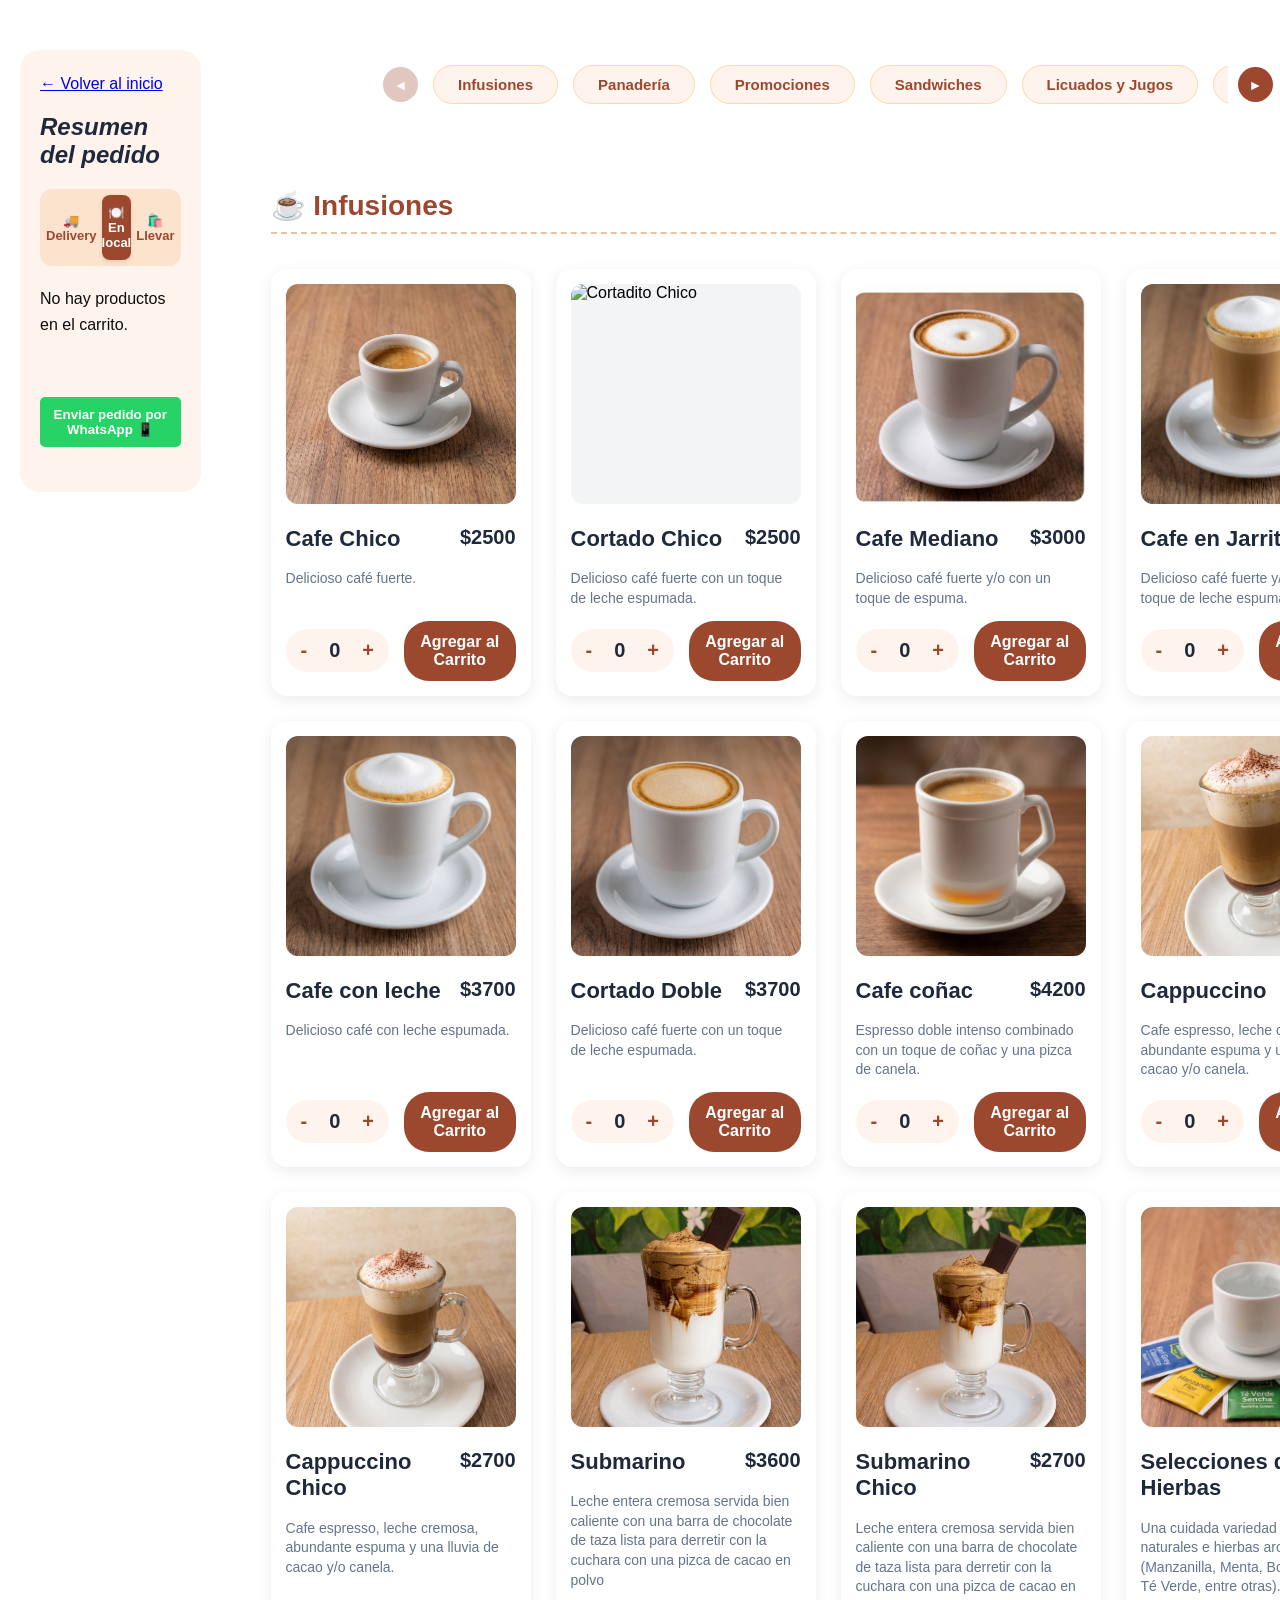
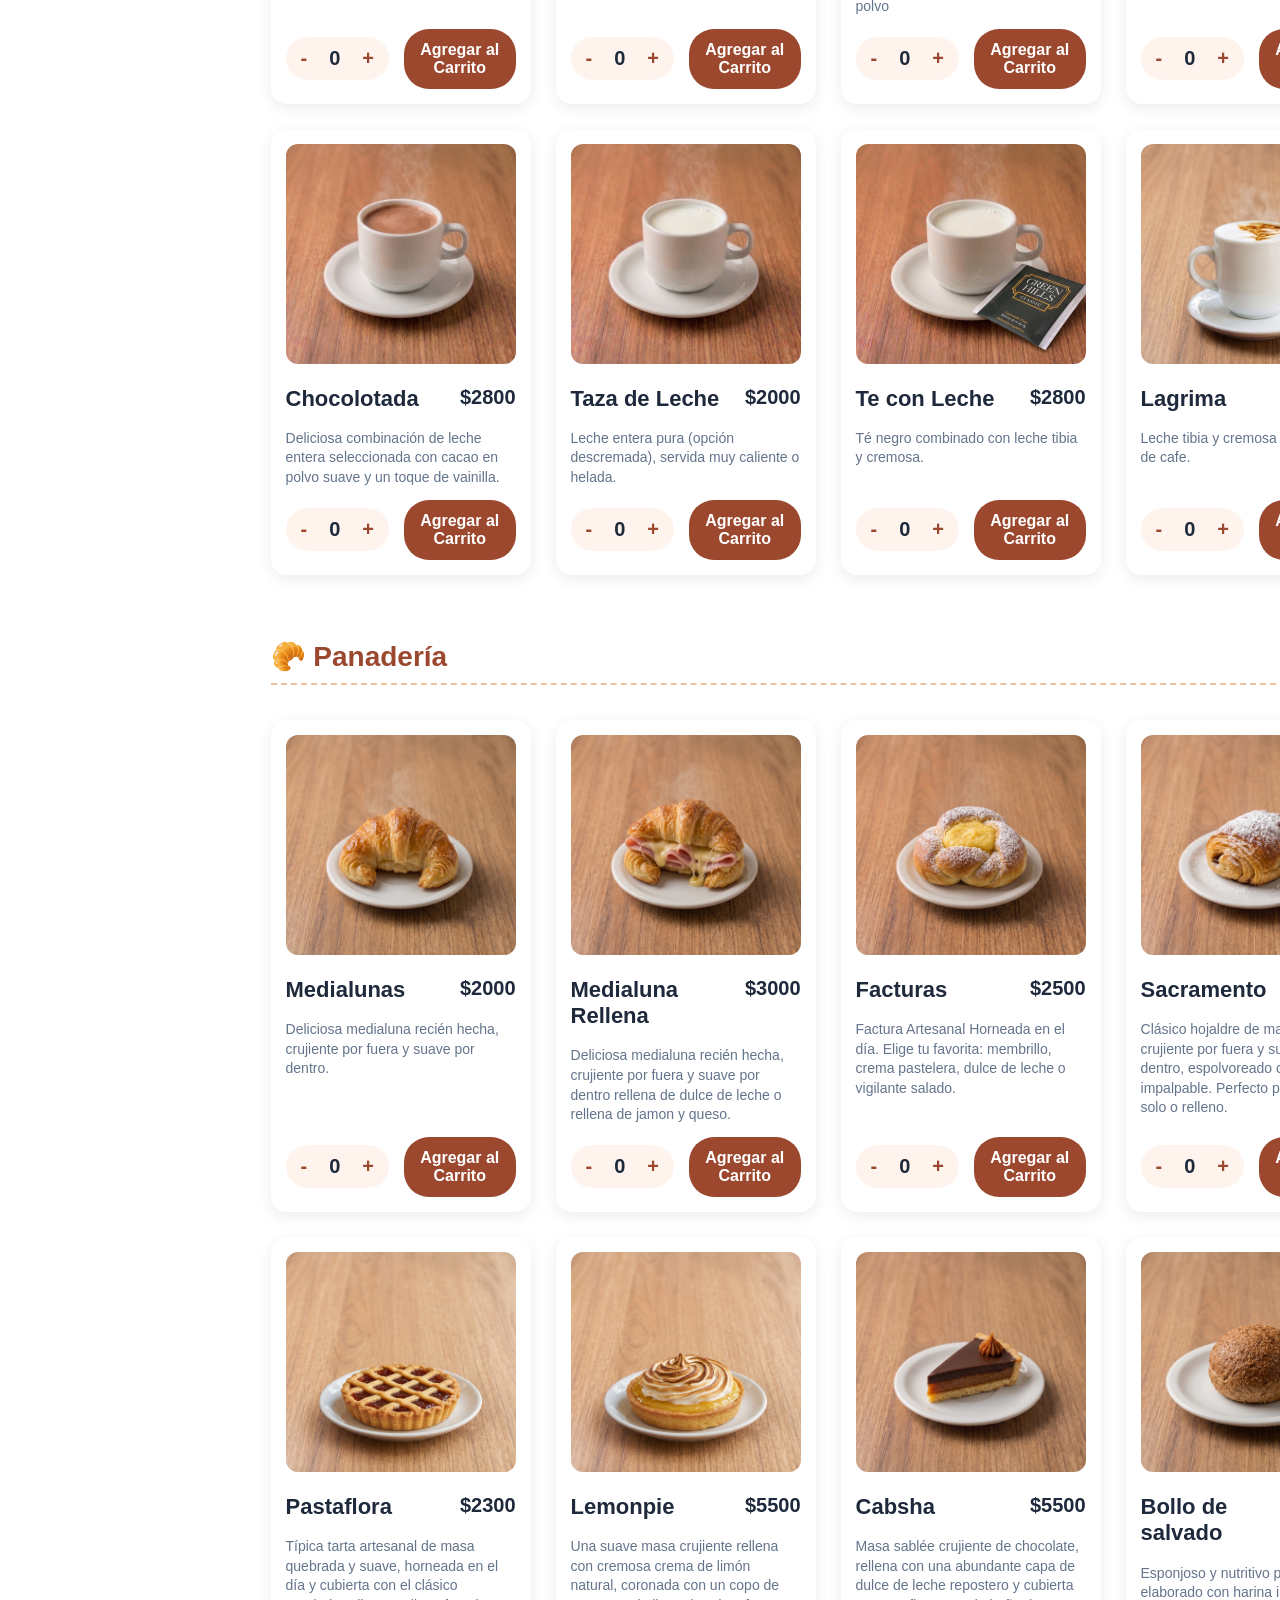
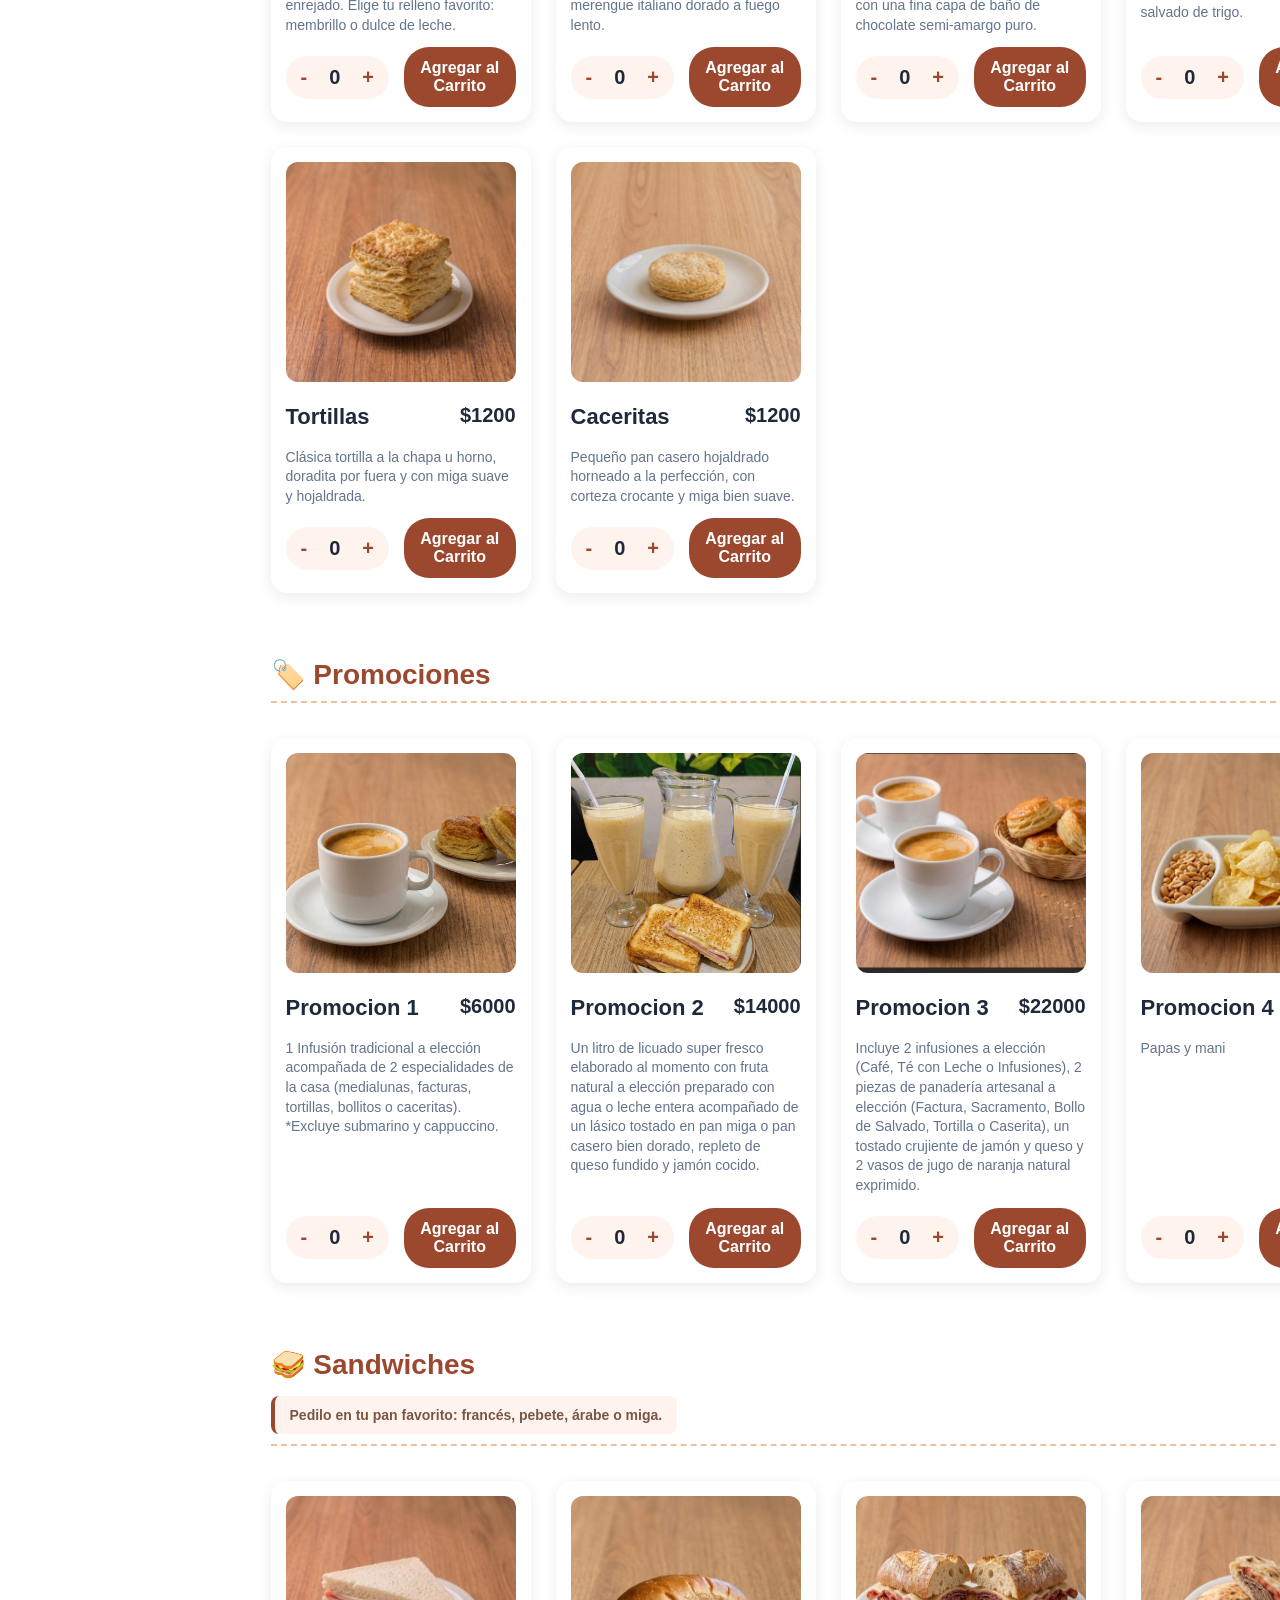
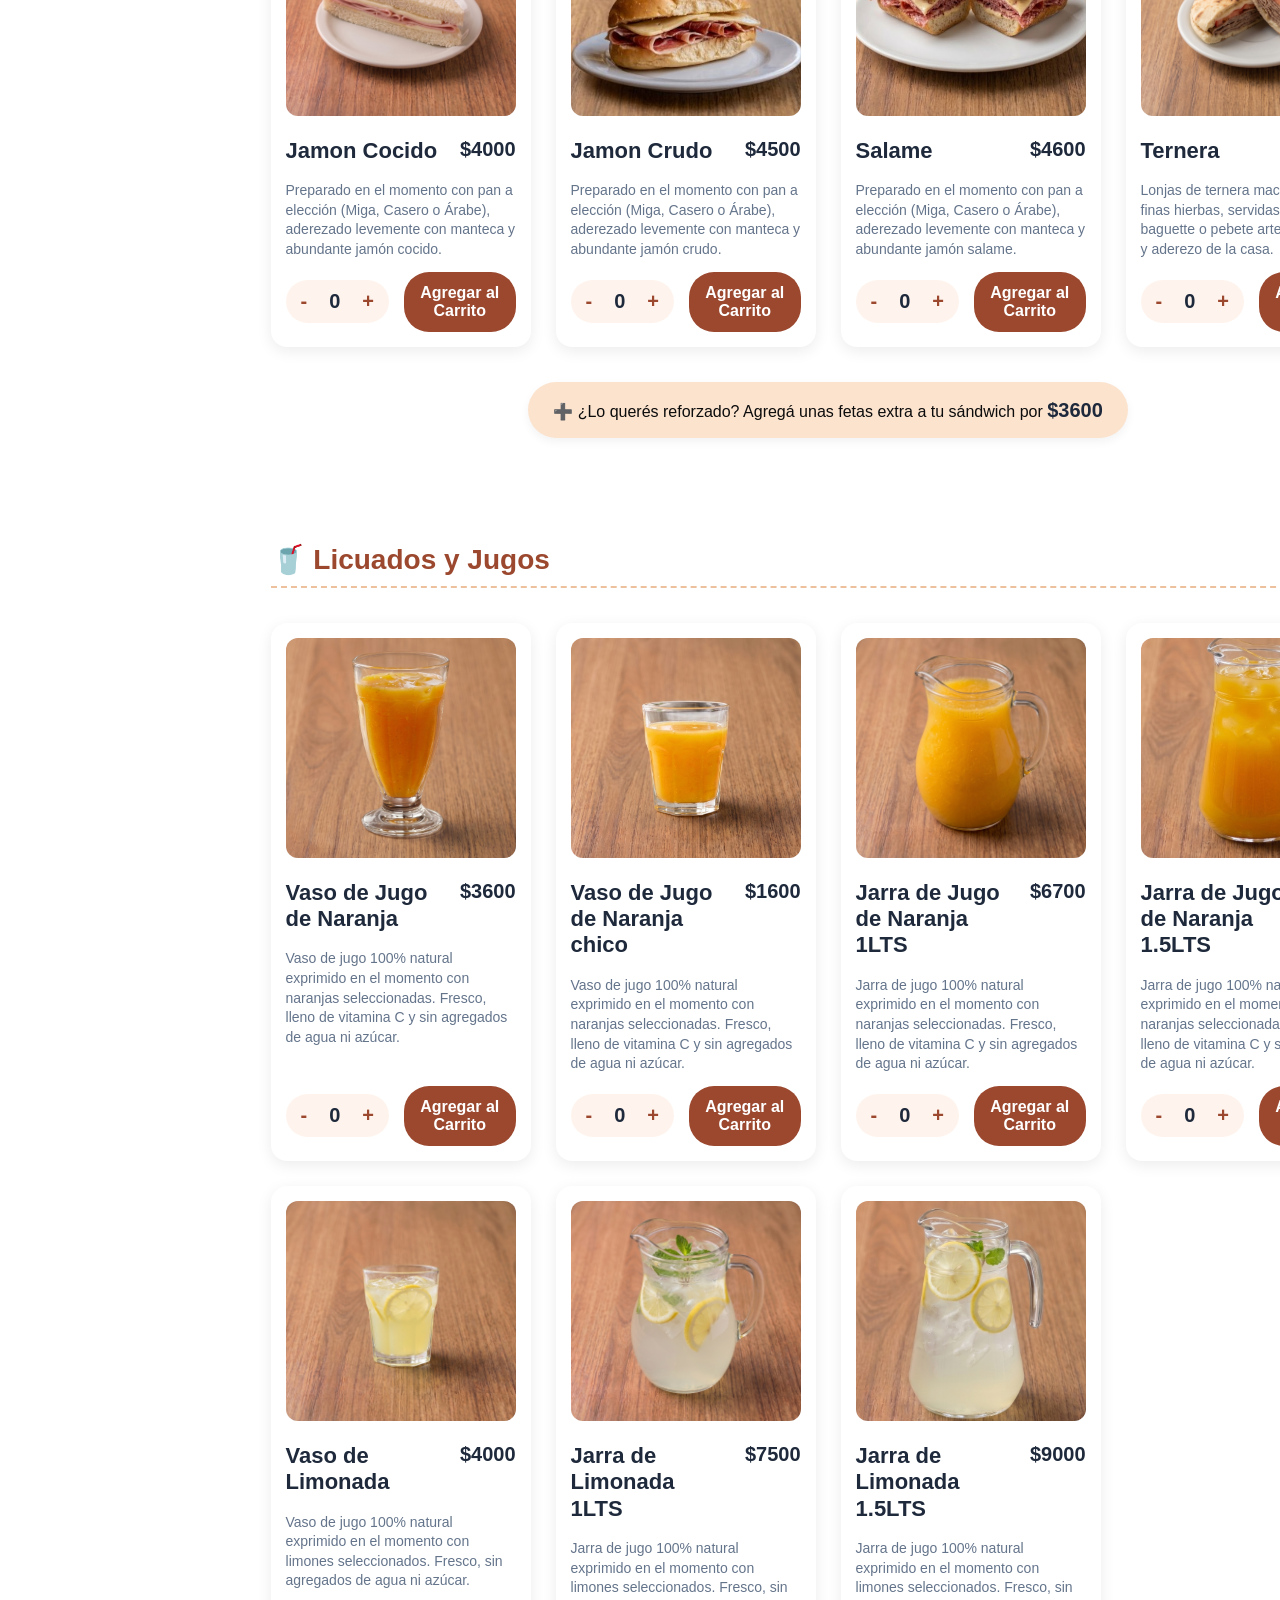
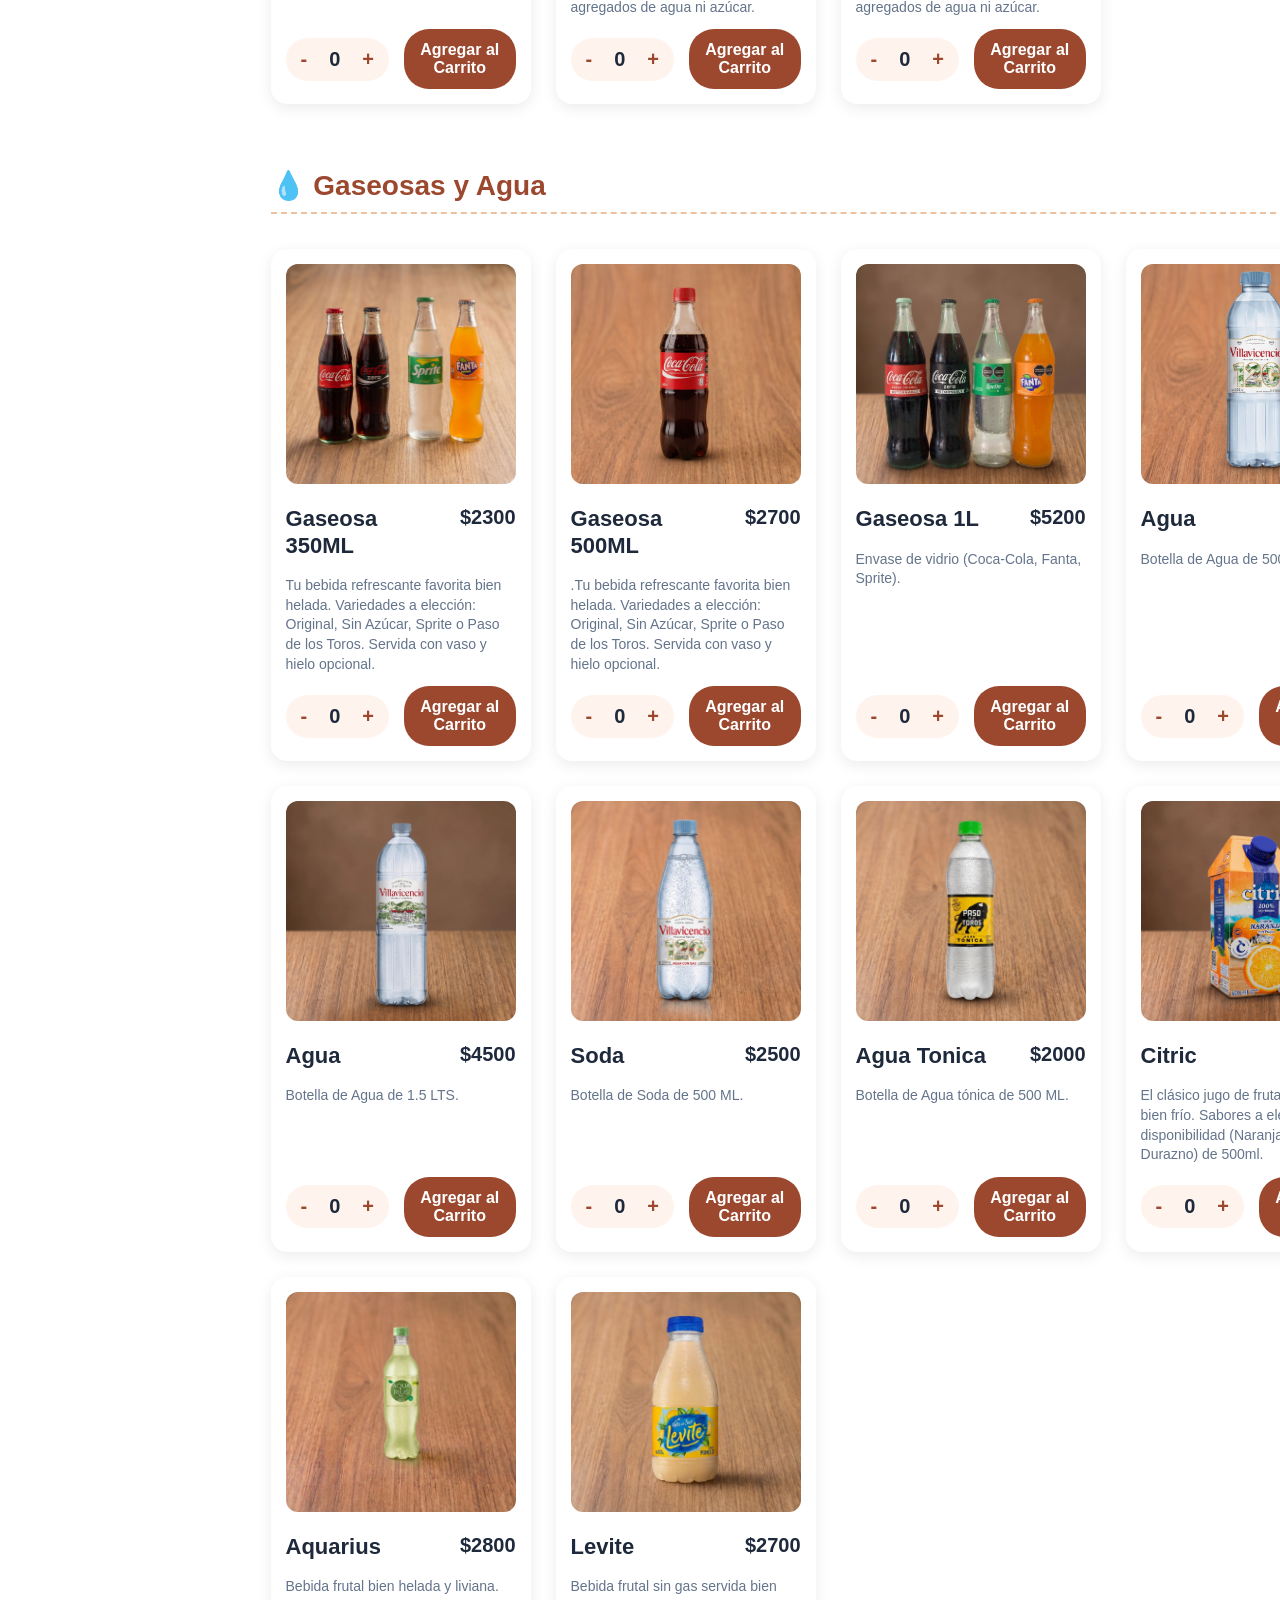
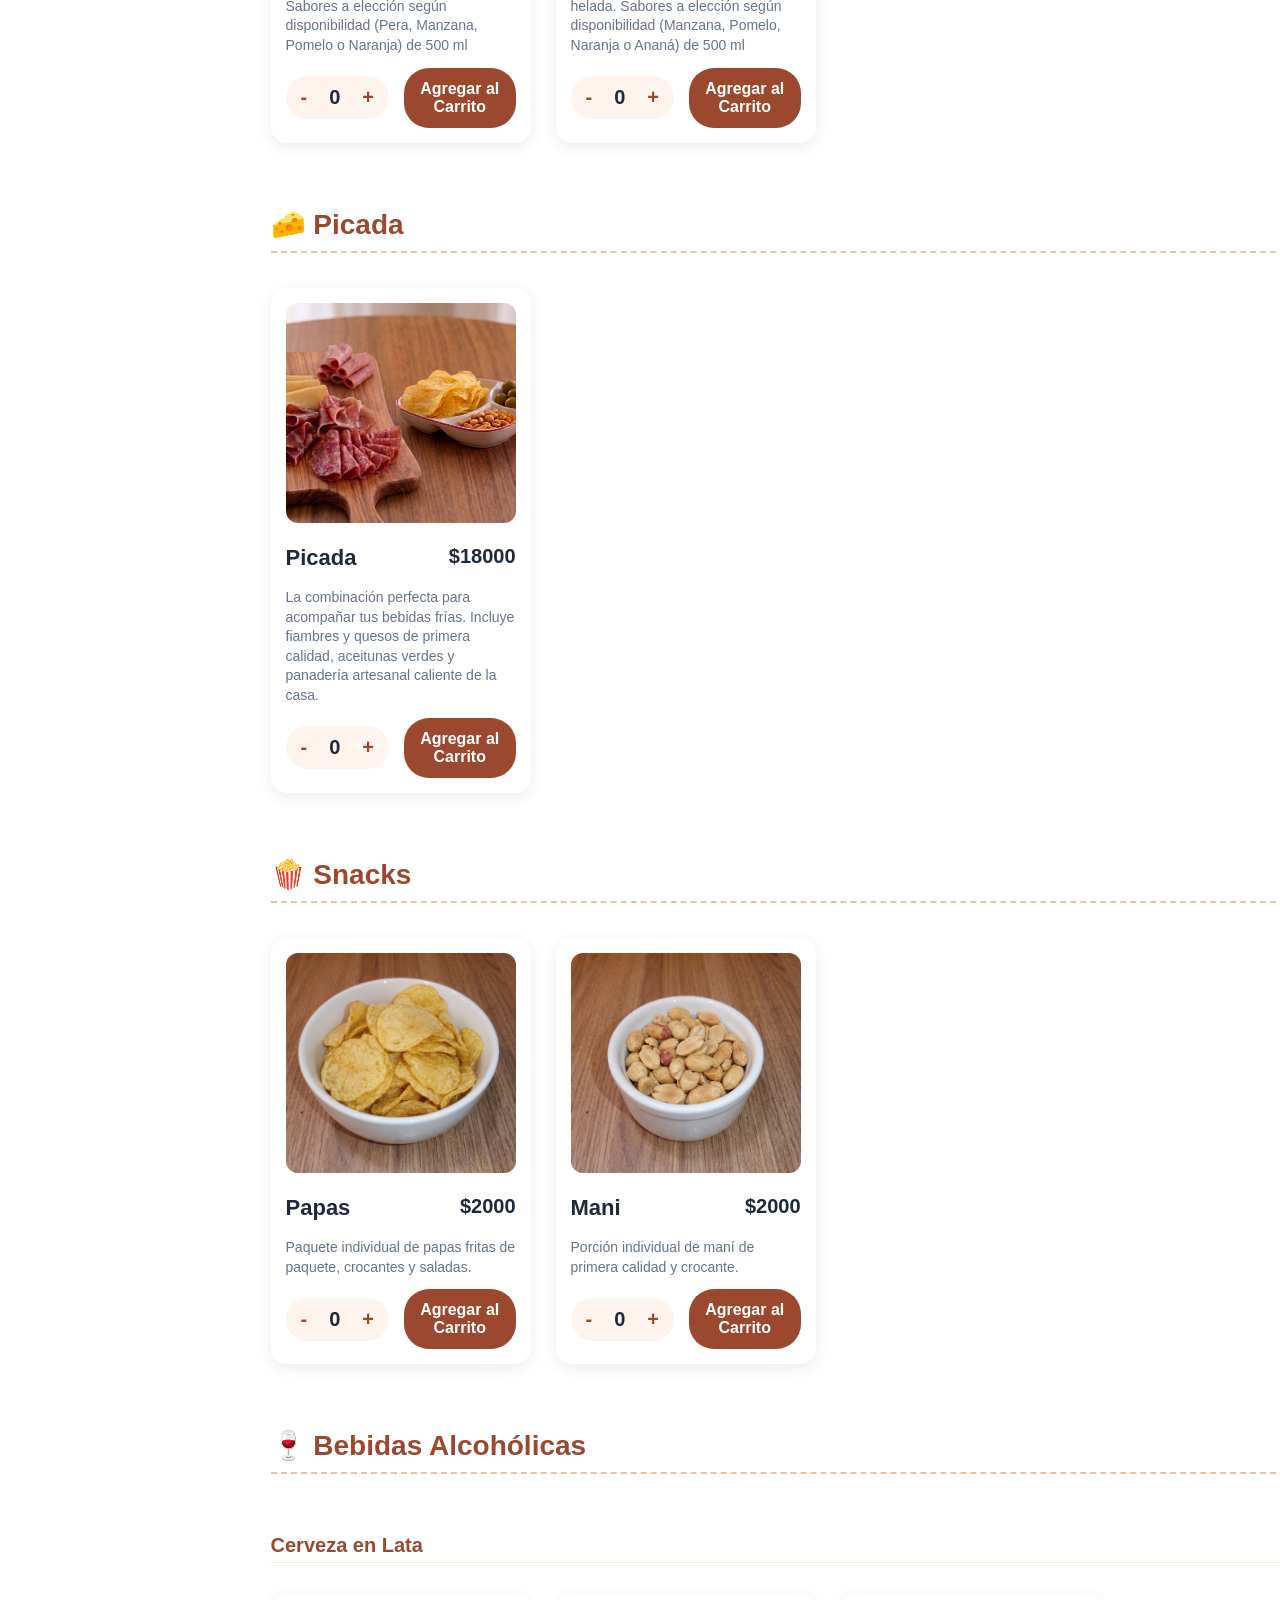
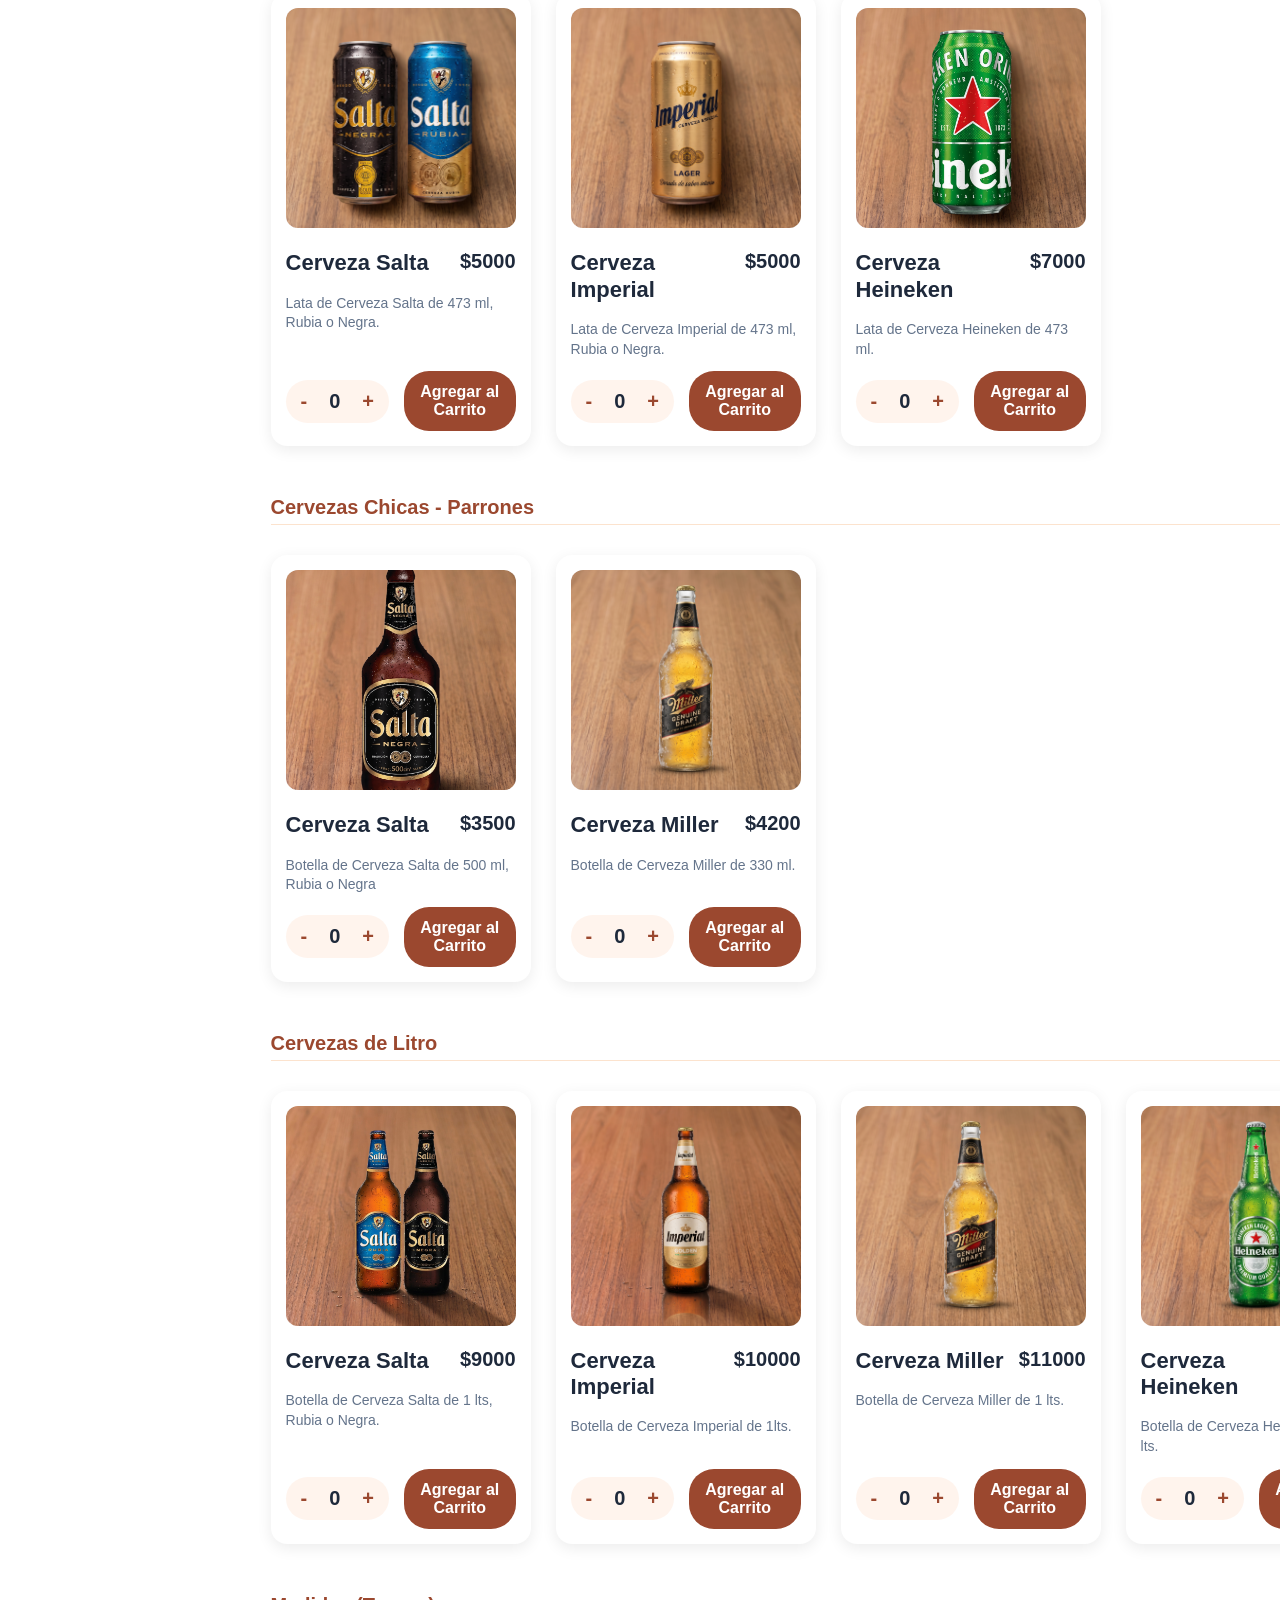
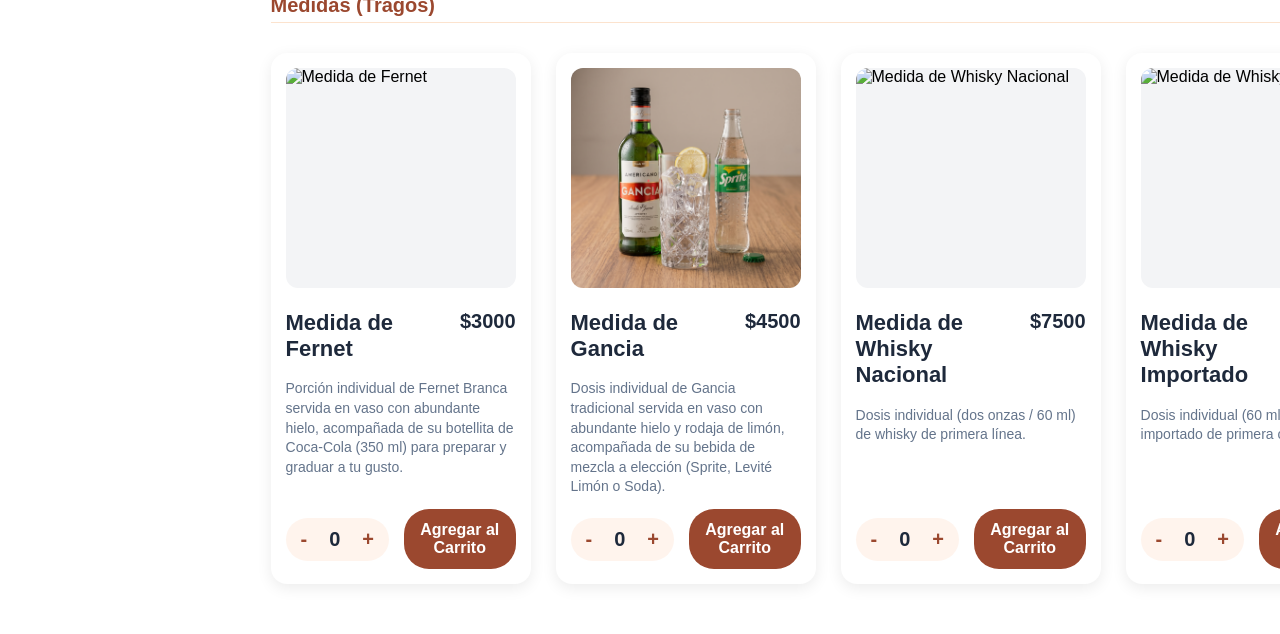
==== commit 4f61960d: "actualizado" ====
--- a/carrito.html
+++ b/carrito.html
@@ -24,16 +24,11 @@
                 <p class="carrito-vacio">No hay productos en el carrito.</p>
             </div>
 
-            <!-- ============================================== -->
-            <!-- NUEVO: CAMPO DE DIRECCIÓN (Oculto por defecto) -->
-            <!-- ============================================== -->
             <div id="contenedor-direccion" style="display: none; margin-top: 15px;">
                 <input type="text" id="input-direccion" placeholder="Ingresa tu calle y número..."
                     style="width: 100%; padding: 12px; border-radius: 8px; border: 1px solid #edc19e; font-family: inherit; font-size: 14px; background-color: #fff;">
             </div>
-            <!-- ============================================== -->
-
-            <!-- BOTÓN WHATSAPP VERDE -->
+
             <div style="margin: 20px 0;">
                 <button id="btn-whatsapp" class="btn-whatsapp"
                     style="background-color: #25d366; color: white; padding: 10px; width: 100%; border: none; border-radius: 5px; cursor: pointer; font-weight: bold;">
@@ -49,13 +44,9 @@
             </div>
         </aside>
 
-        <!-- LADO DERECHO: Catálogo principal de productos -->
         <main class="contenido-central">
-            <!-- CONTENEDOR DEL MINI MENÚ CON FLECHAS -->
             <div class="contenedor-carrusel">
-                <!-- Flecha Izquierda -->
                 <button class="flecha-scroll" id="flecha-izq">◄</button>
-                <!-- El menú deslizable -->
                 <nav class="menu-categorias" id="menu-categorias">
                     <a href="#infusiones" class="btn-categoria">Infusiones</a>
                     <a href="#panaderia" class="btn-categoria">Panadería</a>
@@ -67,21 +58,17 @@
                     <a href="#snacks" class="btn-categoria">Snacks</a>
                     <a href="#alcohol" class="btn-categoria">Bebidas Alcohólicas</a>
                 </nav>
-                <!-- Flecha Derecha -->
                 <button class="flecha-scroll" id="flecha-der">►</button>
             </div>
-
-            <!-- 2. MATRIZ DE PRODUCTOS (Grid) -->
             <div class="catalogo-tarjetas">
 
-                <!-- CATEGORÍA 1: INFUSIONES -->
                 <div class="separador-categoria" id="infusiones">
                     <h2>☕ Infusiones</h2>
                 </div>
 
                 <!-- Cafe Chico -->
                 <div class="tarjeta" id="infusiones">
-                    <img src="C:\Users\pablo\OneDrive\Desktop\Proyecto\Proyecto\Cosas\cafe-chico.webp" alt="Cafe Chico"
+                    <img src="Cosas/cafe-chico.webp" alt="Cafe Chico"
                         class="img-producto">
                     <div class="titulo-precio">
                         <h3>Cafe Chico</h3>
@@ -100,7 +87,7 @@
 
                 <!-- Cortadito -->
                 <div class="tarjeta">
-                    <img src="C:\Users\pablo\OneDrive\Desktop\Proyecto\Proyecto\Cosas\cortadito.webp"
+                    <img src="Cosas/cortadito.webp"
                         alt="Cortadito Chico" class="img-producto">
                     <div class="titulo-precio">
                         <h3>Cortado Chico </h3>
@@ -119,7 +106,7 @@
 
                 <!-- Cafe Mediano-->
                 <div class="tarjeta">
-                    <img src="C:\Users\pablo\OneDrive\Desktop\Proyecto\Proyecto\Cosas\cafe-mediano.webp"
+                    <img src="Cosas/cafe-mediano.webp"
                         alt="Cafe Mediano" class="img-producto">
                     <div class="titulo-precio">
                         <h3>Cafe Mediano</h3>
@@ -138,7 +125,7 @@
 
                 <!-- Jarrito -->
                 <div class="tarjeta">
-                    <img src="C:\Users\pablo\OneDrive\Desktop\Proyecto\Proyecto\Cosas\jarrito.webp" alt="Jarrito"
+                    <img src="Cosas/jarrito.webp" alt="Jarrito"
                         class="img-producto">
                     <div class="titulo-precio">
                         <h3>Cafe en Jarrito</h3>
@@ -157,7 +144,7 @@
 
                 <!-- Cafe con Leche-->
                 <div class="tarjeta">
-                    <img src="C:\Users\pablo\OneDrive\Desktop\Proyecto\Proyecto\Cosas\cafe-leche.webp"
+                    <img src="Cosas/cafe-leche.webp"
                         alt="Cafe con leche" class="img-producto">
                     <div class="titulo-precio">
                         <h3>Cafe con leche</h3>
@@ -176,7 +163,7 @@
 
                 <!-- Cortado Doble-->
                 <div class="tarjeta">
-                    <img src="C:\Users\pablo\OneDrive\Desktop\Proyecto\Proyecto\Cosas\cortado-doble.webp"
+                    <img src="Cosas/cortado-doble.webp"
                         alt="Cortado Doble" class="img-producto">
                     <div class="titulo-precio">
                         <h3>Cortado Doble</h3>
@@ -195,7 +182,7 @@
 
                 <!-- Cafe Coniac -->
                 <div class="tarjeta">
-                    <img src="C:\Users\pablo\OneDrive\Desktop\Proyecto\Proyecto\Cosas\Cafe-coñac.webp" alt="Cafe coñac"
+                    <img src="Cosas/Cafe-coñac.webp" alt="Cafe coñac"
                         class="img-producto">
                     <div class="titulo-precio">
                         <h3>Cafe coñac</h3>
@@ -215,7 +202,7 @@
 
                 <!-- Cappcucino-->
                 <div class="tarjeta">
-                    <img src="C:\Users\pablo\OneDrive\Desktop\Proyecto\Proyecto\Cosas\cappuccino.webp" alt="Cappuccino"
+                    <img src="Cosas/cappuccino.webp" alt="Cappuccino"
                         class="img-producto">
                     <div class="titulo-precio">
                         <h3>Cappuccino</h3>
@@ -237,7 +224,7 @@
 
                 <!-- Cappuccino Chico-->
                 <div class="tarjeta">
-                    <img src="C:\Users\pablo\OneDrive\Desktop\Proyecto\Proyecto\Cosas\cappuccino-chico.webp"
+                    <img src="Cosas/cappuccino-chico.webp"
                         alt="Cappuccino Chico" class="img-producto">
                     <div class="titulo-precio">
                         <h3>Cappuccino Chico</h3>
@@ -258,7 +245,7 @@
 
                 <!-- Submarino -->
                 <div class="tarjeta">
-                    <img src="C:\Users\pablo\OneDrive\Desktop\Proyecto\Proyecto\Cosas\submarino.webp" alt="Submarino"
+                    <img src="Cosas/submarino.webp" alt="Submarino"
                         class="img-producto">
                     <div class="titulo-precio">
                         <h3>Submarino</h3>
@@ -278,7 +265,7 @@
 
                 <!-- Submarino Chico-->
                 <div class="tarjeta">
-                    <img src="C:\Users\pablo\OneDrive\Desktop\Proyecto\Proyecto\Cosas\submarino-chico.webp"
+                    <img src="Cosas/submarino-chico.webp"
                         alt="Submarino Chico" class="img-producto">
                     <div class="titulo-precio">
                         <h3>Submarino Chico</h3>
@@ -298,7 +285,7 @@
 
                 <!-- Mate o Te-->
                 <div class="tarjeta">
-                    <img src="C:\Users\pablo\OneDrive\Desktop\Proyecto\Proyecto\Cosas\hierbas.webp"
+                    <img src="Cosas/hierbas.webp"
                         alt="Selecciones de Hierbas" class="img-producto">
                     <div class="titulo-precio">
                         <h3>Selecciones de Hierbas</h3>
@@ -318,7 +305,7 @@
 
                 <!-- Chocolotada -->
                 <div class="tarjeta">
-                    <img src="C:\Users\pablo\OneDrive\Desktop\Proyecto\Proyecto\Cosas\chocolotada.webp" alt="Chocolotada"
+                    <img src="Cosas/chocolotada.webp" alt="Chocolotada"
                         class="img-producto">
                     <div class="titulo-precio">
                         <h3>Chocolotada</h3>
@@ -338,8 +325,8 @@
 
                 <!-- Taza de Leche -->
                 <div class="tarjeta">
-                    <img src="C:\Users\pablo\OneDrive\Desktop\Proyecto\Proyecto\Cosas\taza-leche.webp"
-                        alt="Taza de Leche" class="img-producto">
+                    <img src="Cosas/taza-leche.webp" alt="Taza de Leche"
+                        class="img-producto">
                     <div class="titulo-precio">
                         <h3>Taza de Leche</h3>
                         <span class="precio-tarjetas">$2000</span>
@@ -358,7 +345,7 @@
 
                 <!-- Te con Leche -->
                 <div class="tarjeta">
-                    <img src="C:\Users\pablo\OneDrive\Desktop\Proyecto\Proyecto\Cosas\te-leche.webp" alt="Te con Leche"
+                    <img src="Cosas/te-leche.webp" alt="Te con Leche"
                         class="img-producto">
                     <div class="titulo-precio">
                         <h3>Te con Leche</h3>
@@ -377,7 +364,7 @@
 
                 <!-- Lagrima -->
                 <div class="tarjeta">
-                    <img src="C:\Users\pablo\OneDrive\Desktop\Proyecto\Proyecto\Cosas\lagrima.webp" alt="Lagrima"
+                    <img src="Cosas/lagrima.webp" alt="Lagrima"
                         class="img-producto">
                     <div class="titulo-precio">
                         <h3>Lagrima</h3>
@@ -401,7 +388,7 @@
 
                 <!--Medialunas -->
                 <div class="tarjeta" id="panaderia">
-                    <img src="C:\Users\pablo\OneDrive\Desktop\Proyecto\Proyecto\Cosas\medialuna.webp" alt="Medialuna"
+                    <img src="Cosas/medialuna.webp" alt="Medialuna"
                         class="img-producto">
                     <div class="titulo-precio">
                         <h3>Medialunas</h3>
@@ -421,7 +408,7 @@
 
                 <!-- Medialunas Rellenas-->
                 <div class="tarjeta">
-                    <img src="C:\Users\pablo\OneDrive\Desktop\Proyecto\Proyecto\Cosas\medialuna-rellena.webp"
+                    <img src="Cosas/medialuna-rellena.webp"
                         alt="Medialuna Rellena" class="img-producto">
                     <div class="titulo-precio">
                         <h3>Medialuna Rellena</h3>
@@ -441,7 +428,7 @@
 
                 <!-- Facturas -->
                 <div class="tarjeta">
-                    <img src="C:\Users\pablo\OneDrive\Desktop\Proyecto\Proyecto\Cosas\factura.webp" alt="Factura"
+                    <img src="Cosas/factura.webp" alt="Factura"
                         class="img-producto">
                     <div class="titulo-precio">
                         <h3>Facturas</h3>
@@ -462,7 +449,7 @@
 
                 <!-- Sacramento -->
                 <div class="tarjeta">
-                    <img src="C:\Users\pablo\OneDrive\Desktop\Proyecto\Proyecto\Cosas\sacramento.webp" alt="Sacramento"
+                    <img src="Cosas/sacramento.webp" alt="Sacramento"
                         class="img-producto">
                     <div class="titulo-precio">
                         <h3>Sacramento</h3>
@@ -482,7 +469,7 @@
 
                 <!-- Pastafloras -->
                 <div class="tarjeta">
-                    <img src="C:\Users\pablo\OneDrive\Desktop\Proyecto\Proyecto\Cosas\pastaflora.webp" alt="Pastaflora"
+                    <img src="Cosas/pastaflora.webp" alt="Pastaflora"
                         class="img-producto">
                     <div class="titulo-precio">
                         <h3>Pastaflora</h3>
@@ -502,7 +489,7 @@
 
                 <!-- Lemonpie -->
                 <div class="tarjeta">
-                    <img src="C:\Users\pablo\OneDrive\Desktop\Proyecto\Proyecto\Cosas\lemonpie.webp" alt="Lemonpie"
+                    <img src="Cosas/lemonpie.webp" alt="Lemonpie"
                         class="img-producto">
                     <div class="titulo-precio">
                         <h3>Lemonpie</h3>
@@ -522,7 +509,7 @@
 
                 <!-- Cabsha -->
                 <div class="tarjeta">
-                    <img src="C:\Users\pablo\OneDrive\Desktop\Proyecto\Proyecto\Cosas\cabsha.webp" alt="Cabsha"
+                    <img src="Cosas/cabsha.webp" alt="Cabsha"
                         class="img-producto">
                     <div class="titulo-precio">
                         <h3>Cabsha</h3>
@@ -543,8 +530,8 @@
 
                 <!-- Bollo de salvado -->
                 <div class="tarjeta">
-                    <img src="C:\Users\pablo\OneDrive\Desktop\Proyecto\Proyecto\Cosas\bollito.webp"
-                        alt="Bollo de salvado" class="img-producto">
+                    <img src="Cosas/bollito.webp" alt="Bollo de salvado"
+                        class="img-producto">
                     <div class="titulo-precio">
                         <h3>Bollo de salvado</h3>
                         <span class="precio-tarjetas">$1200</span>
@@ -563,7 +550,7 @@
 
                 <!-- Tortillas -->
                 <div class="tarjeta">
-                    <img src="C:\Users\pablo\OneDrive\Desktop\Proyecto\Proyecto\Cosas\Tortilla.webp" alt="Tortillas"
+                    <img src="Cosas/Tortilla.webp" alt="Tortillas"
                         class="img-producto">
                     <div class="titulo-precio">
                         <h3>Tortillas</h3>
@@ -583,7 +570,7 @@
 
                 <!-- Caceritas -->
                 <div class="tarjeta">
-                    <img src="C:\Users\pablo\OneDrive\Desktop\Proyecto\Proyecto\Cosas\Caserita.webp" alt="Caceritas"
+                    <img src="Cosas/Caserita.webp" alt="Caceritas"
                         class="img-producto">
                     <div class="titulo-precio">
                         <h3>Caceritas</h3>
@@ -607,7 +594,7 @@
                 </div>
                 <!-- Desayuno o Merienda Clásico -->
                 <div class="tarjeta" id="promociones">
-                    <img src="C:\Users\pablo\OneDrive\Desktop\Proyecto\Proyecto\Cosas\promo1.webp" alt="Promo 1 "
+                    <img src="Cosas/promo1.webp" alt="Promo 1 "
                         class="img-producto">
                     <div class="titulo-precio">
                         <h3>Promocion 1</h3>
@@ -630,7 +617,7 @@
 
                 <!-- Licuado Jarra 1 lts y tostados -->
                 <div class="tarjeta">
-                    <img src="C:\Users\pablo\OneDrive\Desktop\Proyecto\Proyecto\Cosas\promo2.webp" alt="Promo 2"
+                    <img src="Cosas/promo2.webp" alt="Promo 2"
                         class="img-producto">
                     <div class="titulo-precio">
                         <h3>Promocion 2</h3>
@@ -651,7 +638,7 @@
 
                 <!-- Para 2-->
                 <div class="tarjeta">
-                    <img src="C:\Users\pablo\OneDrive\Desktop\Proyecto\Proyecto\Cosas\promo3.webp" alt="Promo 3"
+                    <img src="Cosas/promo3.webp" alt="Promo 3"
                         class="img-producto">
                     <div class="titulo-precio">
                         <h3>Promocion 3</h3>
@@ -673,7 +660,7 @@
 
                 <!-- Entre Amigos -->
                 <div class="tarjeta">
-                    <img src="C:\Users\pablo\OneDrive\Desktop\Proyecto\Proyecto\Cosas\promo4.webp" alt="Promo 4"
+                    <img src="Cosas/promo4.webp" alt="Promo 4"
                         class="img-producto">
                     <div class="titulo-precio">
                         <h3>Promocion 4</h3>
@@ -697,7 +684,7 @@
                 </div>
                 <!-- Jamon Cocido-->
                 <div class="tarjeta" id="sandwiches">
-                    <img src="C:\Users\pablo\OneDrive\Desktop\Proyecto\Proyecto\Cosas\jamon.webp" alt="Jamon Cocido"
+                    <img src="Cosas/jamon.webp" alt="Jamon Cocido"
                         class="img-producto">
                     <div class="titulo-precio">
                         <h3>Jamon Cocido</h3>
@@ -717,7 +704,7 @@
 
                 <!-- Jamon Crudo -->
                 <div class="tarjeta">
-                    <img src="C:\Users\pablo\OneDrive\Desktop\Proyecto\Proyecto\Cosas\jamon-crudo.webp" alt="Jamon Crudo"
+                    <img src="Cosas/jamon-crudo.webp" alt="Jamon Crudo"
                         class="img-producto">
                     <div class="titulo-precio">
                         <h3>Jamon Crudo</h3>
@@ -737,7 +724,7 @@
 
                 <!-- Salame -->
                 <div class="tarjeta">
-                    <img src="C:\Users\pablo\OneDrive\Desktop\Proyecto\Proyecto\Cosas\salame.webp" alt="Salame"
+                    <img src="Cosas/salame.webp" alt="Salame"
                         class="img-producto">
                     <div class="titulo-precio">
                         <h3>Salame</h3>
@@ -757,7 +744,7 @@
 
                 <!-- Ternera  -->
                 <div class="tarjeta">
-                    <img src="C:\Users\pablo\OneDrive\Desktop\Proyecto\Proyecto\Cosas\ternera.webp" alt="Ternera"
+                    <img src="Cosas/ternera.webp" alt="Ternera"
                         class="img-producto">
                     <div class="titulo-precio">
                         <h3>Ternera</h3>
@@ -784,7 +771,7 @@
 
                 <!--Jugo de Naranja-->
                 <div class="tarjeta" id="licuados">
-                    <img src="C:\Users\pablo\OneDrive\Desktop\Proyecto\Proyecto\Cosas\jugo-naranja.webp"
+                    <img src="Cosas/jugo-naranja.webp"
                         alt="Vaso de Jugo de Naranja" class="img-producto">
                     <div class="titulo-precio">
                         <h3>Vaso de Jugo de Naranja</h3>
@@ -804,7 +791,7 @@
 
                 <!-- Jugo de naranja chico -->
                 <div class="tarjeta">
-                    <img src="C:\Users\pablo\OneDrive\Desktop\Proyecto\Proyecto\Cosas\jugo-chico.webp"
+                    <img src="Cosas/jugo-chico.webp"
                         alt="Vaso de Jugo de Naranja chico" class="img-producto">
                     <div class="titulo-precio">
                         <h3>Vaso de Jugo de Naranja chico</h3>
@@ -824,7 +811,7 @@
 
                 <!-- Jarra de Jugo de Naranja 1LTS -->
                 <div class="tarjeta">
-                    <img src="C:\Users\pablo\OneDrive\Desktop\Proyecto\Proyecto\Cosas\jarra-naranja.webp"
+                    <img src="Cosas/jarra-naranja.webp"
                         alt="Jarra de Jugo de Naranja" class="img-producto">
                     <div class="titulo-precio">
                         <h3>Jarra de Jugo de Naranja 1LTS</h3>
@@ -844,7 +831,7 @@
 
                 <!-- Jarra de Jugo de Naranja 1.5LTS -->
                 <div class="tarjeta">
-                    <img src="C:\Users\pablo\OneDrive\Desktop\Proyecto\Proyecto\Cosas\jarra-naranja2.webp"
+                    <img src="Cosas/jarra-naranja2.webp"
                         alt="Jarra de Jugo de Naranja 1.5LTS" class="img-producto">
                     <div class="titulo-precio">
                         <h3>Jarra de Jugo de Naranja 1.5LTS</h3>
@@ -864,7 +851,7 @@
 
                 <!-- Vaso de Limonada -->
                 <div class="tarjeta">
-                    <img src="C:\Users\pablo\OneDrive\Desktop\Proyecto\Proyecto\Cosas\limonada.webp"
+                    <img src="Cosas/limonada.webp"
                         alt="Vaso de Limonada" class="img-producto">
                     <div class="titulo-precio">
                         <h3>Vaso de Limonada</h3>
@@ -884,7 +871,7 @@
 
                 <!-- Jarra de Limonada 1LTS -->
                 <div class="tarjeta">
-                    <img src="C:\Users\pablo\OneDrive\Desktop\Proyecto\Proyecto\Cosas\jarra-limonada.webp"
+                    <img src="Cosas/jarra-limonada.webp"
                         alt="Jarra de Limonada 1LTS" class="img-producto">
                     <div class="titulo-precio">
                         <h3>Jarra de Limonada 1LTS</h3>
@@ -904,7 +891,7 @@
 
                 <!-- Jarra de Limonada 1.5LTS -->
                 <div class="tarjeta">
-                    <img src="C:\Users\pablo\OneDrive\Desktop\Proyecto\Proyecto\Cosas\jarra-limonada2.webp"
+                    <img src="Cosas/jarra-limonada2.webp"
                         alt="Jarra de Limonada 1.5LTS" class="img-producto">
                     <div class="titulo-precio">
                         <h3>Jarra de Limonada 1.5LTS</h3>
@@ -929,7 +916,7 @@
 
                 <!--Gaseosa 350ML-->
                 <div class="tarjeta" id="gaseosas">
-                    <img src="C:\Users\pablo\OneDrive\Desktop\Proyecto\Proyecto\Cosas\gaseosa-350ml.webp"
+                    <img src="Cosas/gaseosa-350ml.webp"
                         alt="Gaseosa 350ML" class="img-producto">
                     <div class="titulo-precio">
                         <h3>Gaseosa 350ML</h3>
@@ -949,7 +936,7 @@
 
                 <!-- Gaseosa 500ML -->
                 <div class="tarjeta">
-                    <img src="C:\Users\pablo\OneDrive\Desktop\Proyecto\Proyecto\Cosas\gaseosa-500ml.webp"
+                    <img src="Cosas/gaseosa-500ml.webp"
                         alt="Gaseosa 500ML" class="img-producto">
                     <div class="titulo-precio">
                         <h3>Gaseosa 500ML</h3>
@@ -969,7 +956,7 @@
 
                 <!-- Gaseosa 1L -->
                 <div class="tarjeta">
-                    <img src="C:\Users\pablo\OneDrive\Desktop\Proyecto\Proyecto\Cosas\gaseosa-1l.webp" alt="Gaseosa 1L"
+                    <img src="Cosas/gaseosa-1l.webp" alt="Gaseosa 1L"
                         class="img-producto">
                     <div class="titulo-precio">
                         <h3>Gaseosa 1L</h3>
@@ -988,7 +975,7 @@
 
                 <!-- Agua 500ML -->
                 <div class="tarjeta">
-                    <img src="C:\Users\pablo\OneDrive\Desktop\Proyecto\Proyecto\Cosas\agua-500ml.webp" alt="Agua 500ML"
+                    <img src="Cosas/agua-500ml.webp" alt="Agua 500ML"
                         class="img-producto">
                     <div class="titulo-precio">
                         <h3>Agua</h3>
@@ -1007,7 +994,7 @@
 
                 <!-- Agua 1.5 LTS -->
                 <div class="tarjeta">
-                    <img src="C:\Users\pablo\OneDrive\Desktop\Proyecto\Proyecto\Cosas\agua-15l.webp" alt="Agua 1.5 LTS"
+                    <img src="Cosas/agua-15l.webp" alt="Agua 1.5 LTS"
                         class="img-producto">
                     <div class="titulo-precio">
                         <h3>Agua</h3>
@@ -1026,7 +1013,7 @@
 
                 <!-- Soda 500 ML -->
                 <div class="tarjeta">
-                    <img src="C:\Users\pablo\OneDrive\Desktop\Proyecto\Proyecto\Cosas\soda-500ml.webp" alt="Soda 500 ML"
+                    <img src="Cosas/soda-500ml.webp" alt="Soda 500 ML"
                         class="img-producto">
                     <div class="titulo-precio">
                         <h3>Soda</h3>
@@ -1045,7 +1032,7 @@
 
                 <!-- Agua Tonica 500ML -->
                 <div class="tarjeta">
-                    <img src="C:\Users\pablo\OneDrive\Desktop\Proyecto\Proyecto\Cosas\tonica-500ml.webp"
+                    <img src="Cosas/tonica-500ml.webp"
                         alt="Agua Tonica 500ML" class="img-producto">
                     <div class="titulo-precio">
                         <h3>Agua Tonica</h3>
@@ -1064,7 +1051,7 @@
 
                 <!-- Citric 500  -->
                 <div class="tarjeta">
-                    <img src="C:\Users\pablo\OneDrive\Desktop\Proyecto\Proyecto\Cosas\citric-500ml.webp"
+                    <img src="Cosas/citric-500ml.webp"
                         alt="Citric 500 ML" class="img-producto">
                     <div class="titulo-precio">
                         <h3>Citric </h3>
@@ -1084,7 +1071,7 @@
 
                 <!--Acuarius -->
                 <div class="tarjeta">
-                    <img src="C:\Users\pablo\OneDrive\Desktop\Proyecto\Proyecto\Cosas\acuarius-500ml.webp"
+                    <img src="Cosas/acuarius-500ml.webp"
                         alt="Acuarius 500ML" class="img-producto">
                     <div class="titulo-precio">
                         <h3>Aquarius </h3>
@@ -1104,7 +1091,7 @@
 
                 <!-- Levite 500ML -->
                 <div class="tarjeta">
-                    <img src="C:\Users\pablo\OneDrive\Desktop\Proyecto\Proyecto\Cosas\levite-500ml.webp"
+                    <img src="Cosas/levite-500ml.webp"
                         alt="Levite 500ML" class="img-producto">
                     <div class="titulo-precio">
                         <h3>Levite </h3>
@@ -1129,7 +1116,7 @@
 
                 <!-- Picada -->
                 <div class="tarjeta" id="picada">
-                    <img src="C:\Users\pablo\OneDrive\Desktop\Proyecto\Proyecto\Cosas\picada.webp" alt="Picada"
+                    <img src="Cosas/picada.webp" alt="Picada"
                         class="img-producto">
                     <div class="titulo-precio">
                         <h3>Picada</h3>
@@ -1155,7 +1142,7 @@
 
                 <!-- Papas -->
                 <div class="tarjeta" id="snacks">
-                    <img src="C:\Users\pablo\OneDrive\Desktop\Proyecto\Proyecto\Cosas\papas.webp" alt="Papas"
+                    <img src="Cosas/papas.webp" alt="Papas"
                         class="img-producto">
                     <div class="titulo-precio">
                         <h3>Papas</h3>
@@ -1175,7 +1162,7 @@
 
                 <!-- Mani -->
                 <div class="tarjeta">
-                    <img src="C:\Users\pablo\OneDrive\Desktop\Proyecto\Proyecto\Cosas\mani.webp" alt="Mani"
+                    <img src="Cosas/mani.webp" alt="Mani"
                         class="img-producto">
                     <div class="titulo-precio">
                         <h3>Mani</h3>
@@ -1203,7 +1190,7 @@
                 <!-- Cerveza Salta 473 ML -->
                 <!-- AQUI FIJESE ESTE EJEMPLO AMOR-->
                 <div class="tarjeta" id="alcohol">
-                    <img src="C:\Users\pablo\OneDrive\Desktop\Proyecto\Proyecto\Cosas\cerveza473ml.webp"
+                    <img src="Cosas/cerveza473ml.webp"
                         alt="Cerveza Salta" class="img-producto">
                     <div class="titulo-precio">
                         <h3>Cerveza Salta </h3>
@@ -1222,7 +1209,7 @@
 
                 <!-- Cerveza Imperial -->
                 <div class="tarjeta">
-                    <img src="C:\Users\pablo\OneDrive\Desktop\Proyecto\Proyecto\Cosas\imperial-473ml.webp"
+                    <img src="Cosas/imperial-473ml.webp"
                         alt="Cerveza Imperial" class="img-producto">
                     <div class="titulo-precio">
                         <h3>Cerveza Imperial</h3>
@@ -1241,7 +1228,7 @@
 
                 <!-- Cerveza Heineken -->
                 <div class="tarjeta">
-                    <img src="C:\Users\pablo\OneDrive\Desktop\Proyecto\Proyecto\Cosas\heineken-473ml.webp"
+                    <img src="Cosas/heineken-473ml.webp"
                         alt="Cerveza Heineken" class="img-producto">
                     <div class="titulo-precio">
                         <h3>Cerveza Heineken</h3>
@@ -1263,7 +1250,7 @@
 
                 <!-- Cerveza Salta -->
                 <div class="tarjeta">
-                    <img src="C:\Users\pablo\OneDrive\Desktop\Proyecto\Proyecto\Cosas\salta-parron.webp"
+                    <img src="Cosas/salta-parron.webp"
                         alt="Cerveza Salta" class="img-producto">
                     <div class="titulo-precio">
                         <h3>Cerveza Salta</h3>
@@ -1282,7 +1269,7 @@
 
                 <!-- Cerveza Miller -->
                 <div class="tarjeta">
-                    <img src="C:\Users\pablo\OneDrive\Desktop\Proyecto\Proyecto\Cosas\miller-porron.webp"
+                    <img src="Cosas/miller-porron.webp"
                         alt="Cerveza Miller" class="img-producto">
                     <div class="titulo-precio">
                         <h3>Cerveza Miller</h3>
@@ -1305,7 +1292,7 @@
 
                 <!-- Cerveza Salta -->
                 <div class="tarjeta">
-                    <img src="C:\Users\pablo\OneDrive\Desktop\Proyecto\Proyecto\Cosas\salta1l.webp" alt="Cerveza Salta"
+                    <img src="Cosas/salta1l.webp" alt="Cerveza Salta"
                         class="img-producto">
                     <div class="titulo-precio">
                         <h3>Cerveza Salta</h3>
@@ -1324,7 +1311,7 @@
 
                 <!-- Cerveza Imperial -->
                 <div class="tarjeta">
-                    <img src="C:\Users\pablo\OneDrive\Desktop\Proyecto\Proyecto\Cosas\imperial1l.webp"
+                    <img src="Cosas/imperial1l.webp"
                         alt="Cerveza Imperial" class="img-producto">
                     <div class="titulo-precio">
                         <h3>Cerveza Imperial</h3>
@@ -1343,7 +1330,7 @@
 
                 <!-- Cerveza Miller -->
                 <div class="tarjeta">
-                    <img src="C:\Users\pablo\OneDrive\Desktop\Proyecto\Proyecto\Cosas\miller1l.webp" alt="Cerveza Miller"
+                    <img src="Cosas/miller1l.webp" alt="Cerveza Miller"
                         class="img-producto">
                     <div class="titulo-precio">
                         <h3>Cerveza Miller</h3>
@@ -1362,7 +1349,7 @@
 
                 <!-- Cerveza Heineken -->
                 <div class="tarjeta">
-                    <img src="C:\Users\pablo\OneDrive\Desktop\Proyecto\Proyecto\Cosas\heineken1l.webp"
+                    <img src="Cosas/heineken1l.webp"
                         alt="Cerveza Heineken" class="img-producto">
                     <div class="titulo-precio">
                         <h3>Cerveza Heineken</h3>
@@ -1385,7 +1372,7 @@
 
                 <!-- Medida de Fernet -->
                 <div class="tarjeta">
-                    <img src="C:\Users\pablo\OneDrive\Desktop\Proyecto\Proyecto\Cosas\medida-Fernet.webp"
+                    <img src="Cosas/medida-Fernet.webp"
                         alt="Medida de Fernet" class="img-producto">
                     <div class="titulo-precio">
                         <h3>Medida de Fernet</h3>
@@ -1405,7 +1392,7 @@
 
                 <!-- Medida de Gancia -->
                 <div class="tarjeta">
-                    <img src="C:\Users\pablo\OneDrive\Desktop\Proyecto\Proyecto\Cosas\gancia.webp" alt="Medida de Gancia"
+                    <img src="Cosas/gancia.webp" alt="Medida de Gancia"
                         class="img-producto">
                     <div class="titulo-precio">
                         <h3>Medida de Gancia</h3>
@@ -1426,7 +1413,7 @@
 
                 <!-- Medida de Whisky Nacional -->
                 <div class="tarjeta">
-                    <img src="C:\Users\pablo\OneDrive\Desktop\Proyecto\Proyecto\Cosas\Whisky-Nacional.webp"
+                    <img src="Cosas/Whisky-Nacional.webp"
                         alt="Medida de Whisky Nacional" class="img-producto">
                     <div class="titulo-precio">
                         <h3>Medida de Whisky Nacional</h3>
@@ -1445,7 +1432,7 @@
 
                 <!-- Medida de Whisky Importado -->
                 <div class="tarjeta">
-                    <img src="C:\Users\pablo\OneDrive\Desktop\Proyecto\Proyecto\Cosas\Whisky-Importado.webp"
+                    <img src="Cosas/Whisky-Importado.webp"
                         alt="Medida de Whisky Importado" class="img-producto">
                     <div class="titulo-precio">
                         <h3>Medida de Whisky Importado</h3>
@@ -1465,8 +1452,7 @@
         </main>
     </div>
 
-    <!-- Lógica de JavaScript -->
     <script src="script.js"></script>
 </body>
 
-</html>+</html>
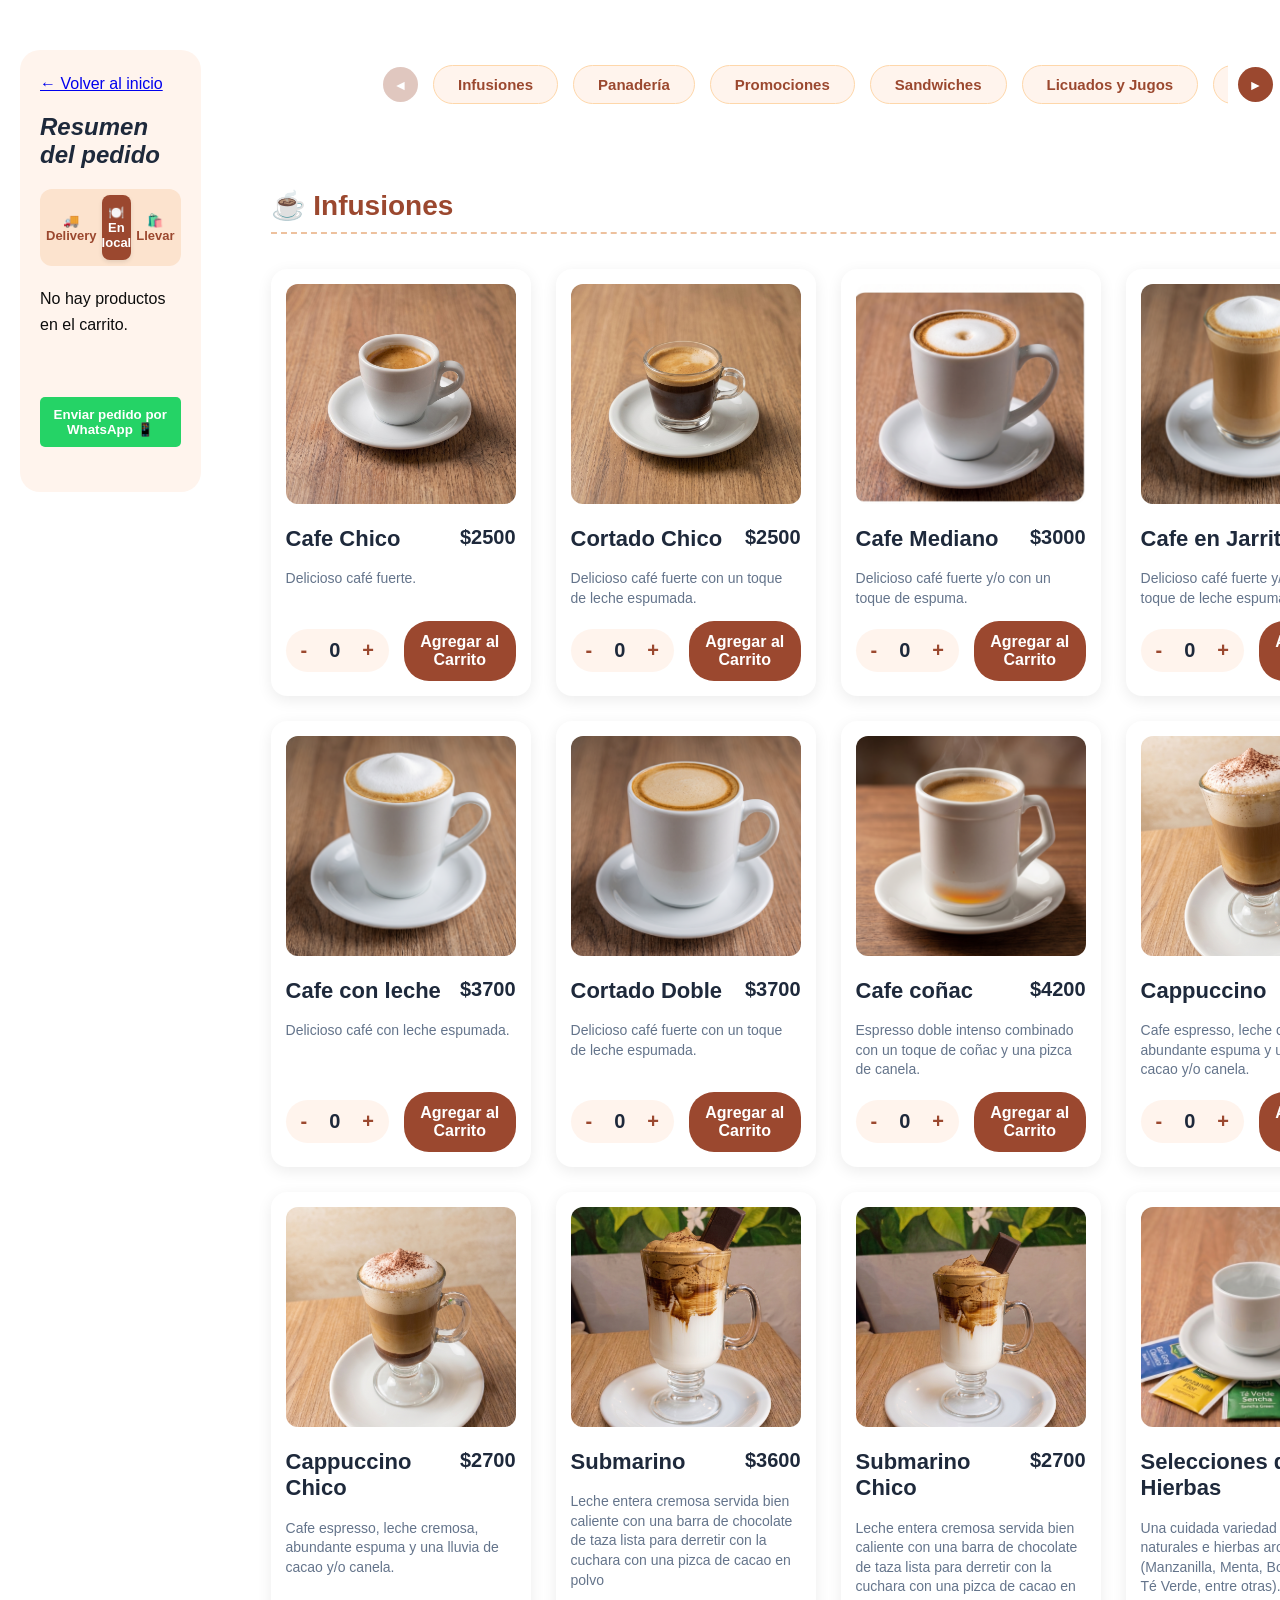
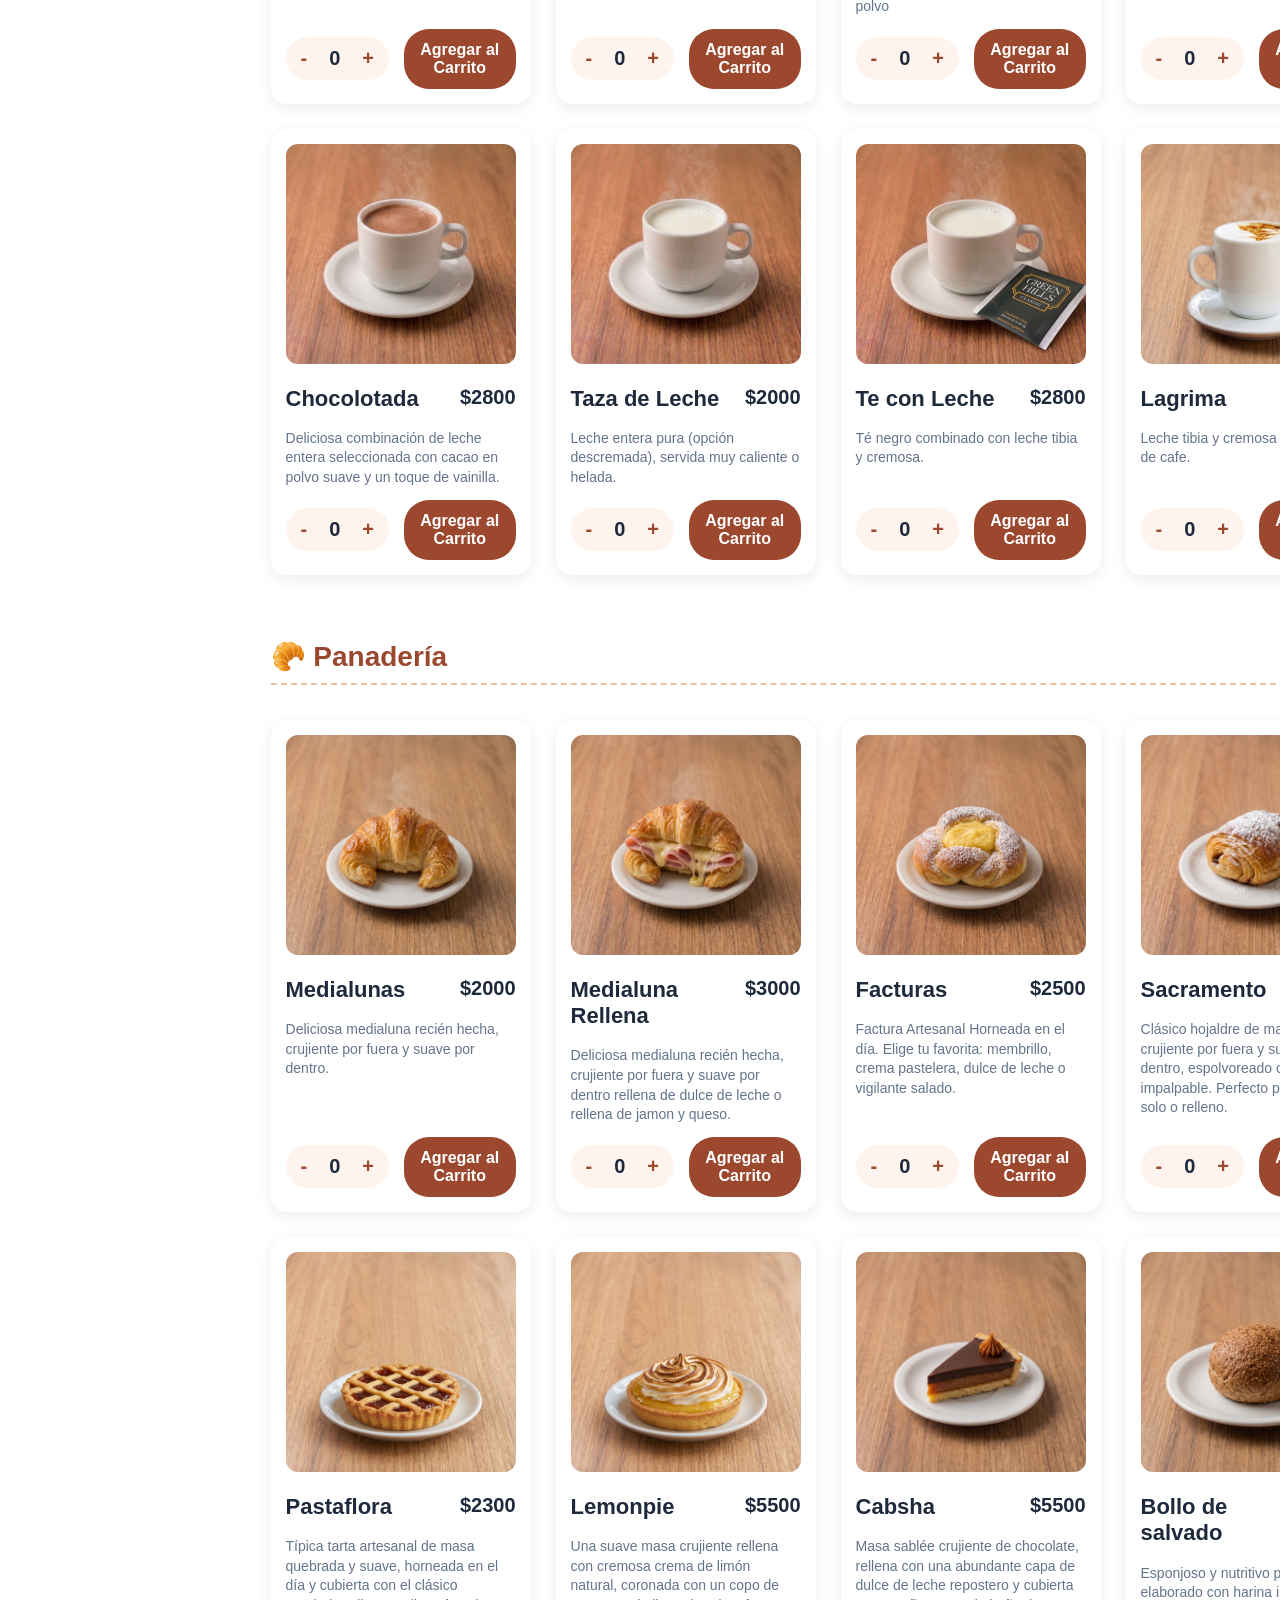
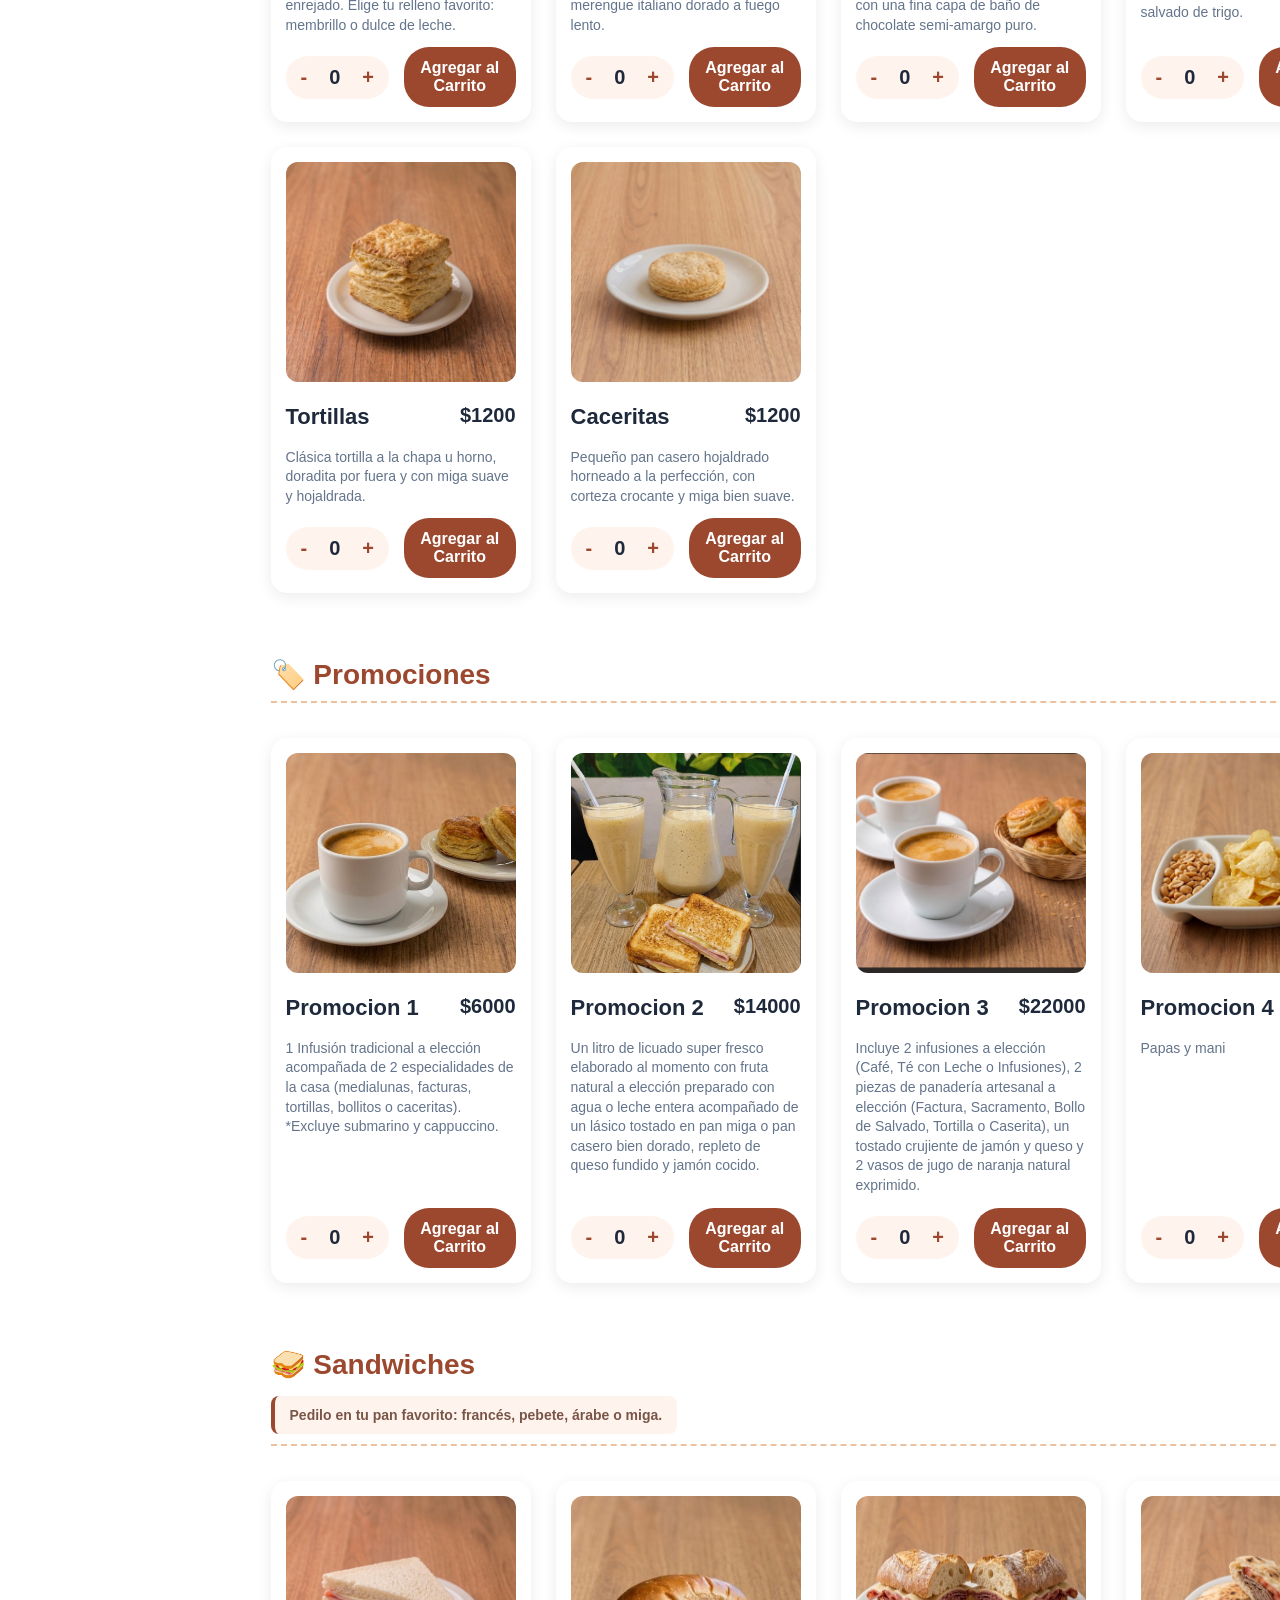
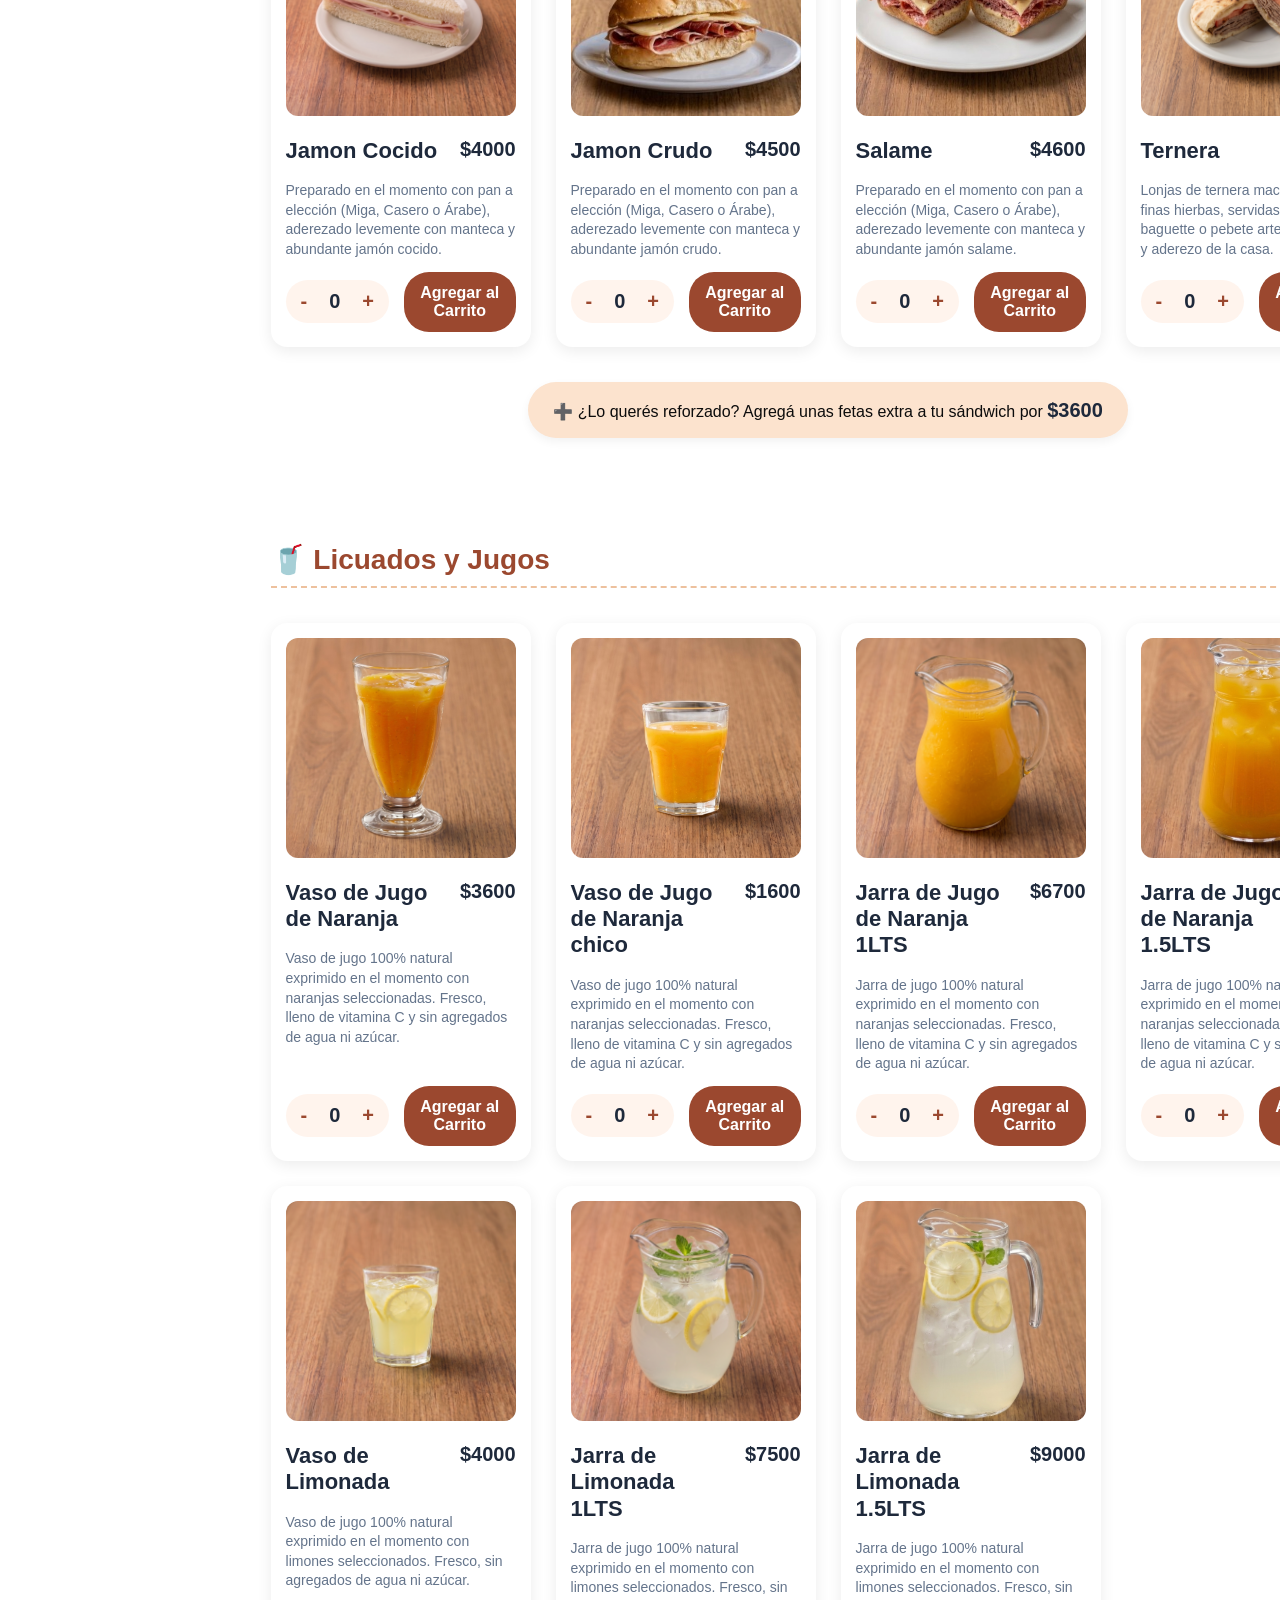
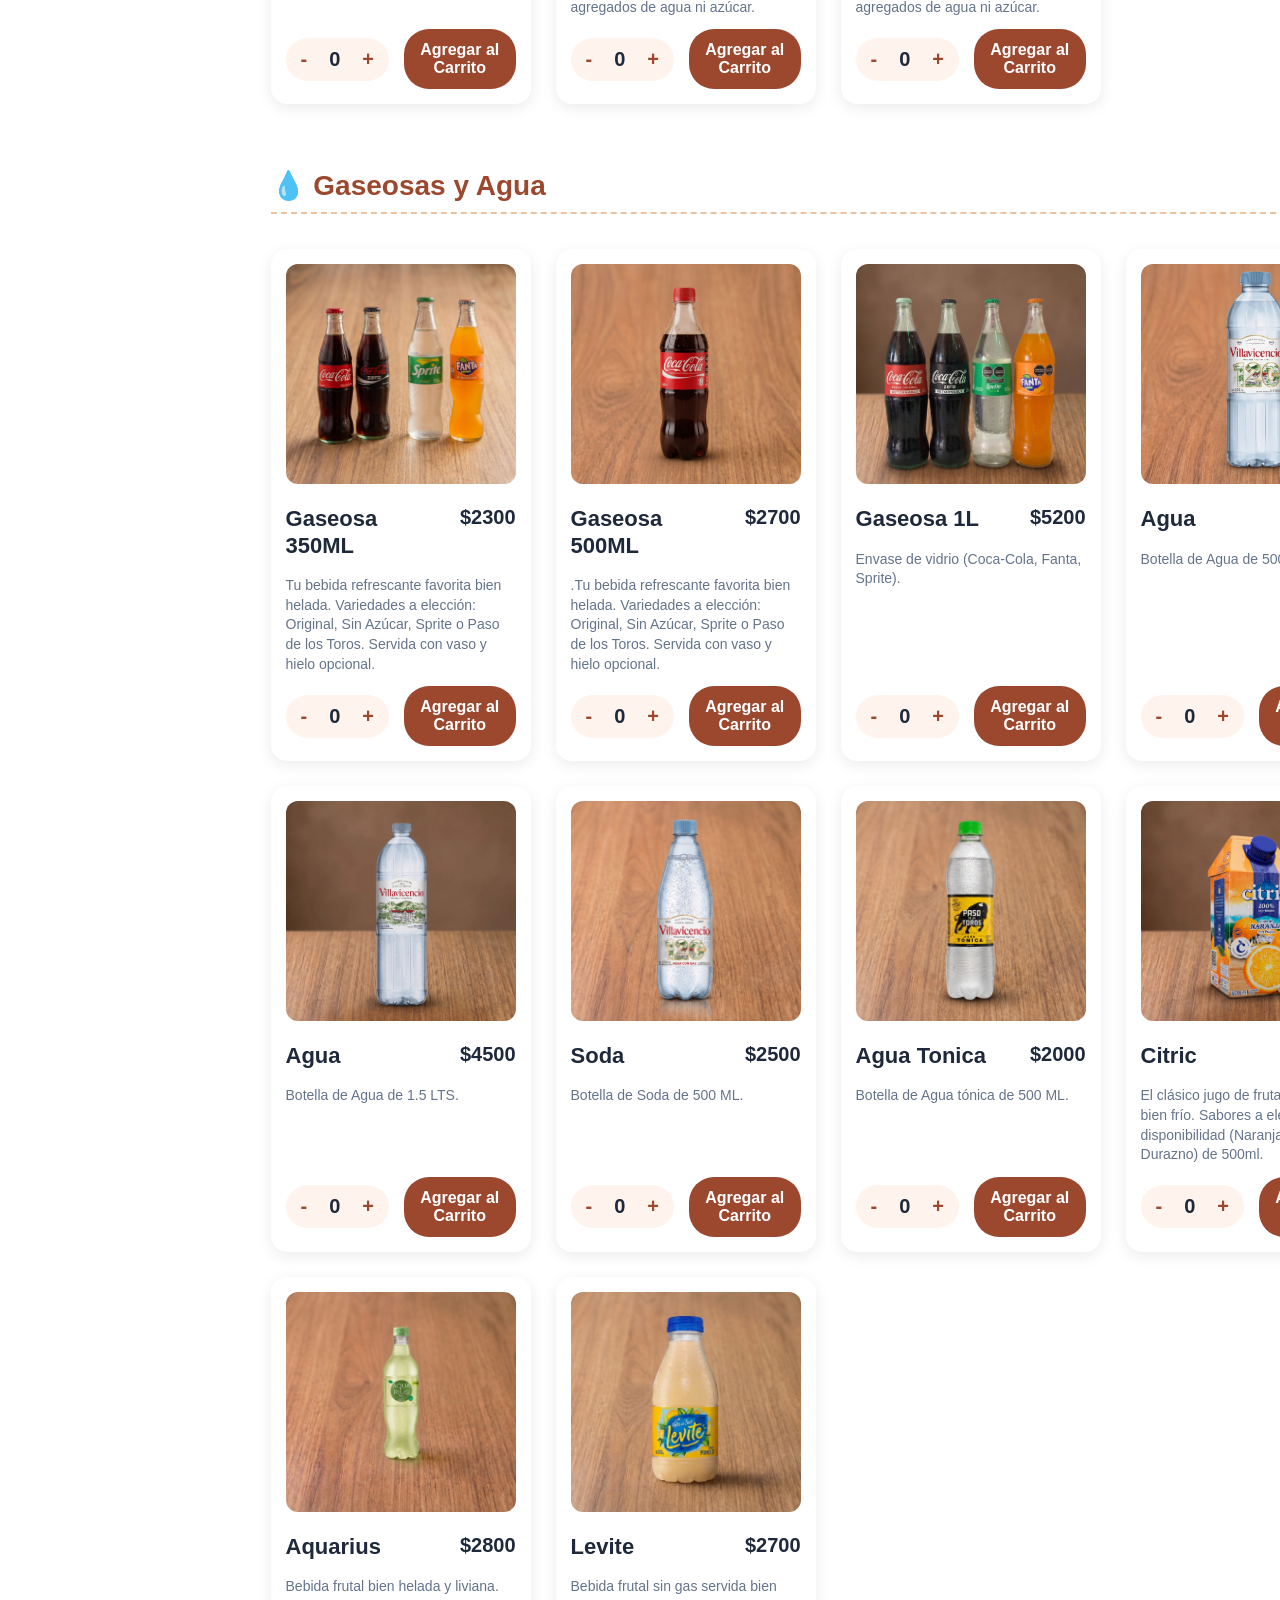
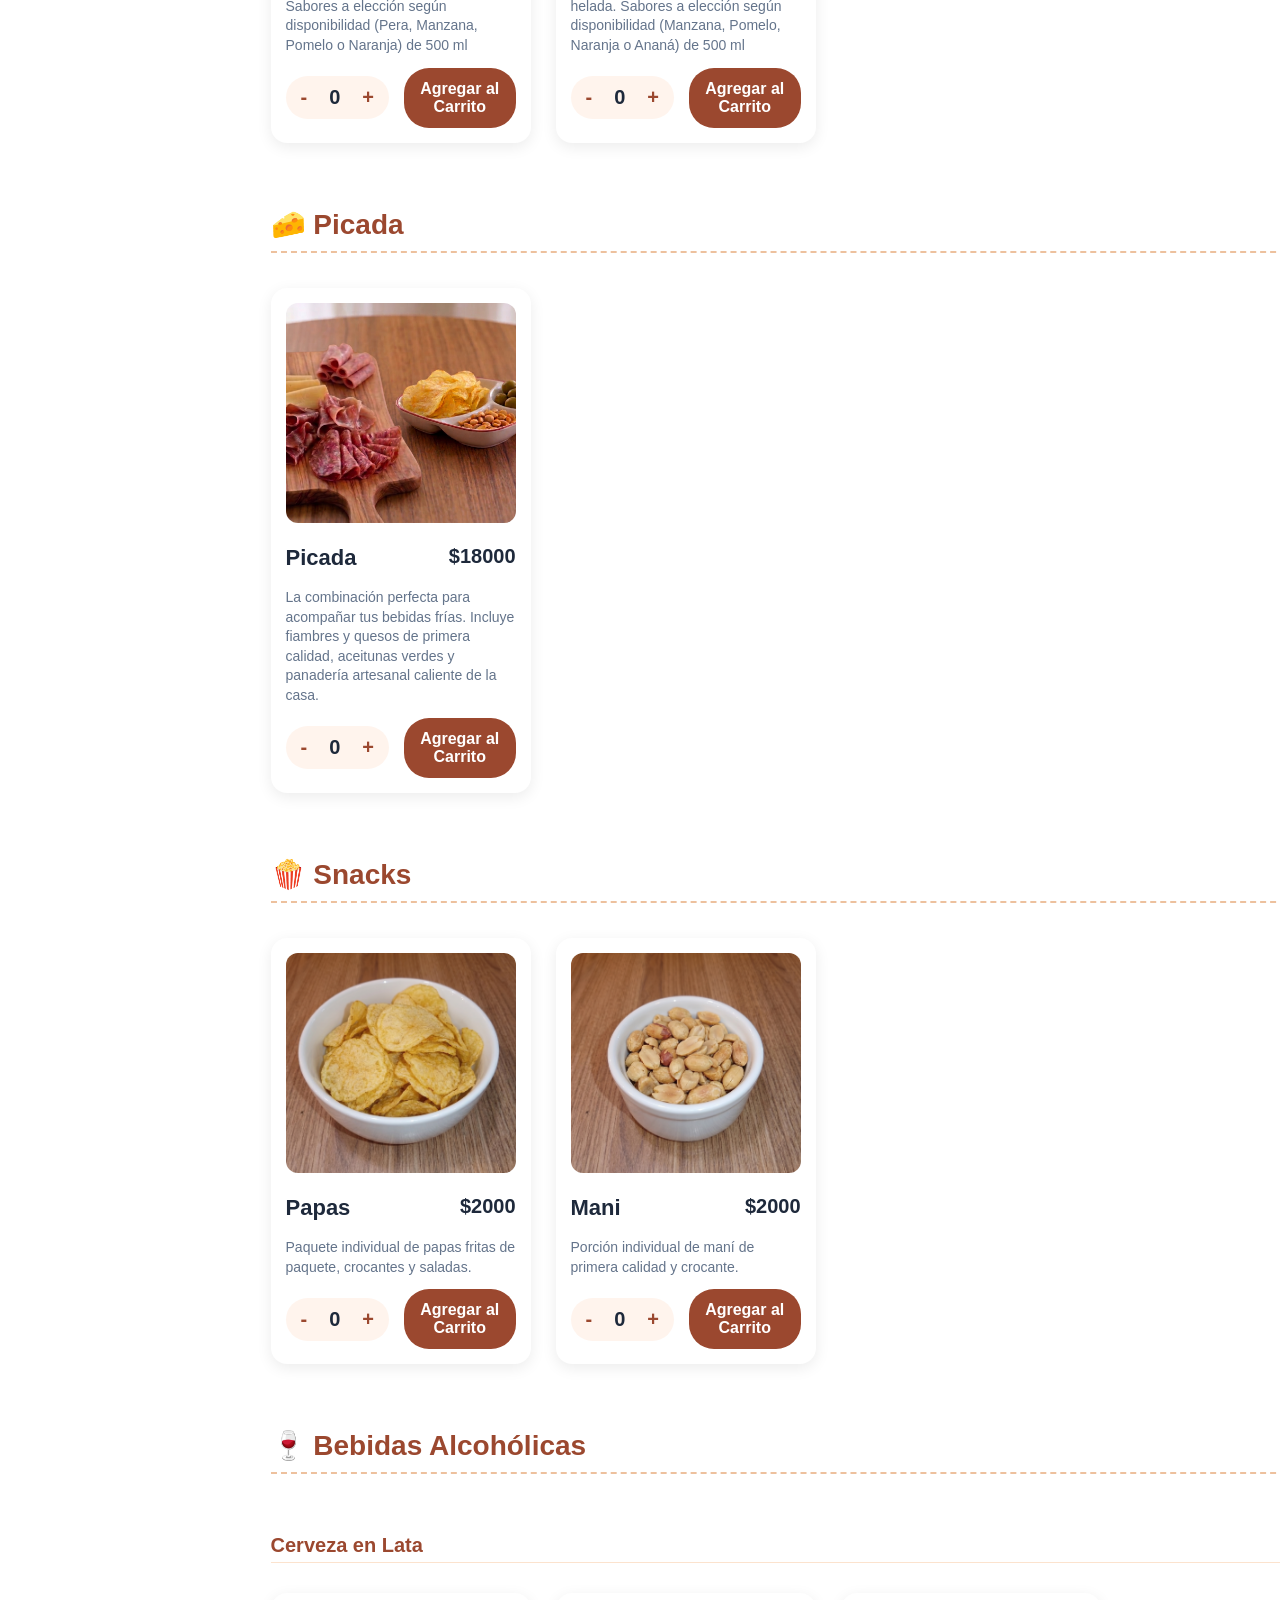
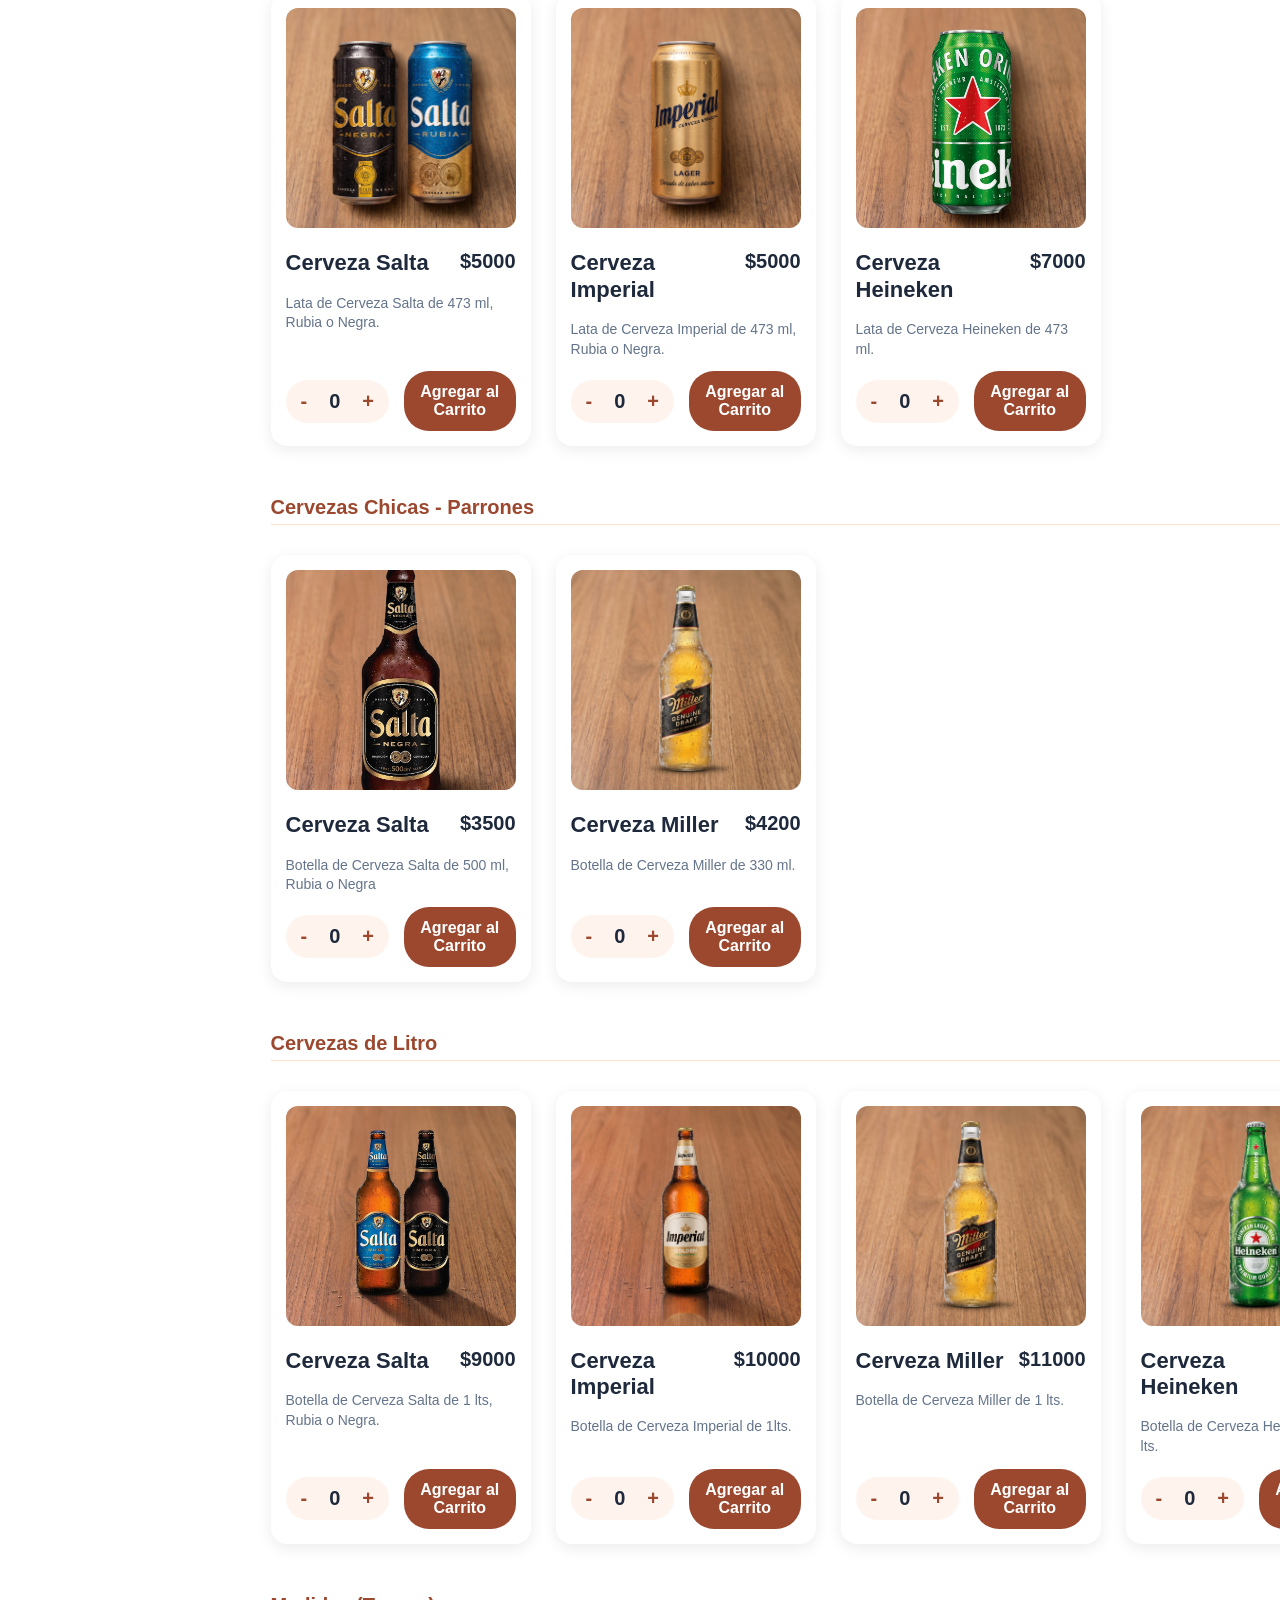
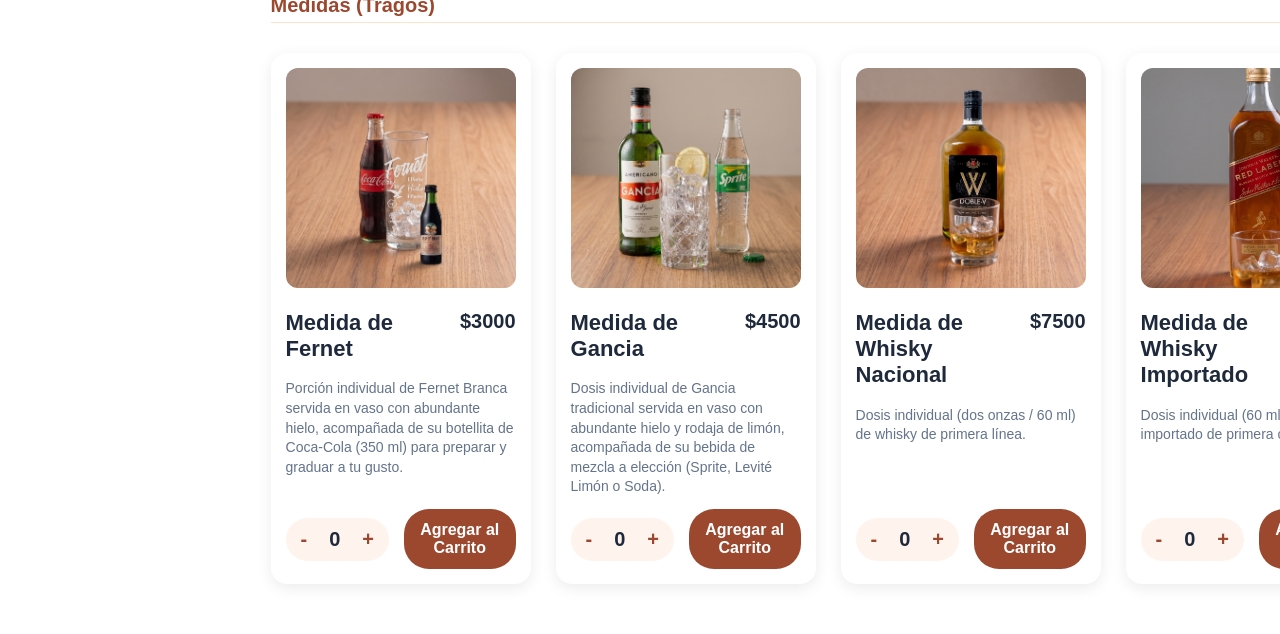
==== commit 5c362525: "act" ====
--- a/carrito.html
+++ b/carrito.html
@@ -87,7 +87,7 @@
 
                 <!-- Cortadito -->
                 <div class="tarjeta">
-                    <img src="Cosas/cortadito.webp"
+                    <img src="Cosas/Cortadito.webp"
                         alt="Cortadito Chico" class="img-producto">
                     <div class="titulo-precio">
                         <h3>Cortado Chico </h3>
@@ -1372,7 +1372,7 @@
 
                 <!-- Medida de Fernet -->
                 <div class="tarjeta">
-                    <img src="Cosas/medida-Fernet.webp"
+                    <img src="Cosas/medida-fernet.webp"
                         alt="Medida de Fernet" class="img-producto">
                     <div class="titulo-precio">
                         <h3>Medida de Fernet</h3>
@@ -1413,7 +1413,7 @@
 
                 <!-- Medida de Whisky Nacional -->
                 <div class="tarjeta">
-                    <img src="Cosas/Whisky-Nacional.webp"
+                    <img src="Cosas/whisky-nacional.webp"
                         alt="Medida de Whisky Nacional" class="img-producto">
                     <div class="titulo-precio">
                         <h3>Medida de Whisky Nacional</h3>
@@ -1432,7 +1432,7 @@
 
                 <!-- Medida de Whisky Importado -->
                 <div class="tarjeta">
-                    <img src="Cosas/Whisky-Importado.webp"
+                    <img src="Cosas/whisky-importado.webp"
                         alt="Medida de Whisky Importado" class="img-producto">
                     <div class="titulo-precio">
                         <h3>Medida de Whisky Importado</h3>
